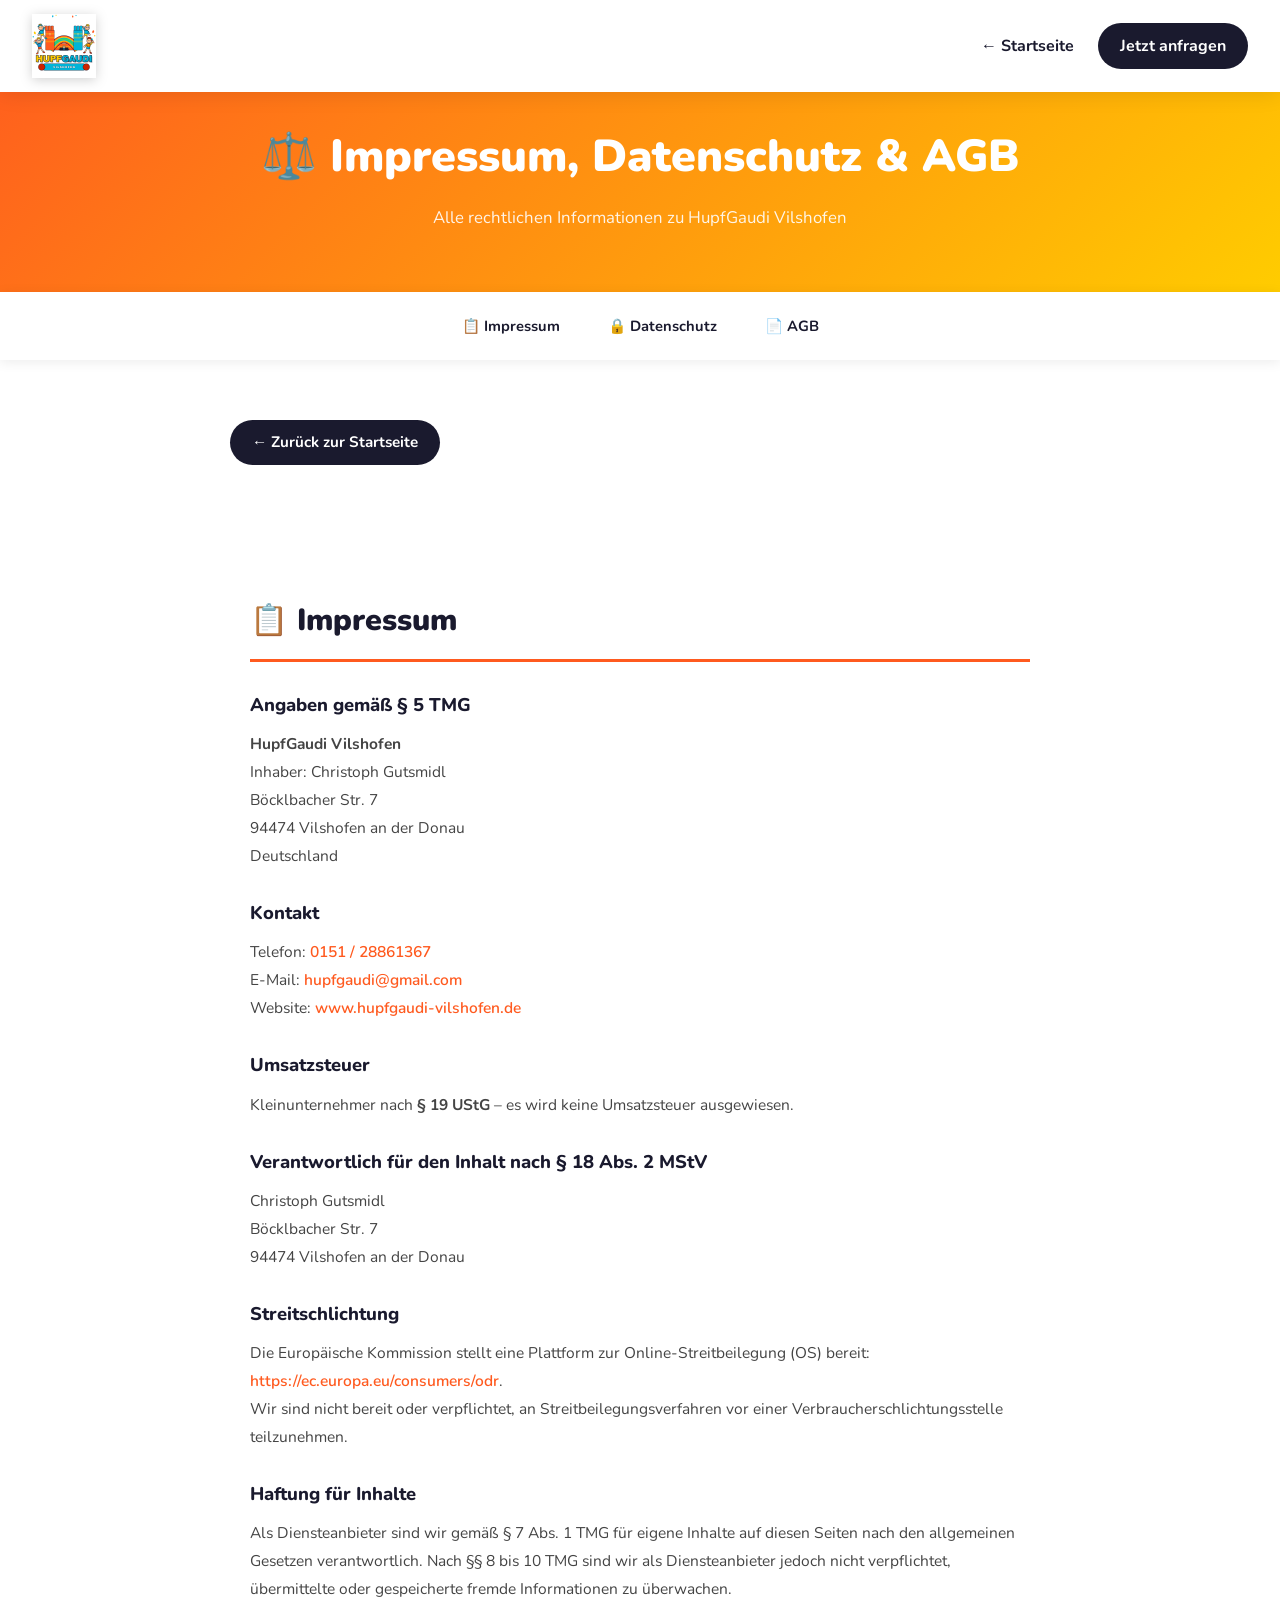
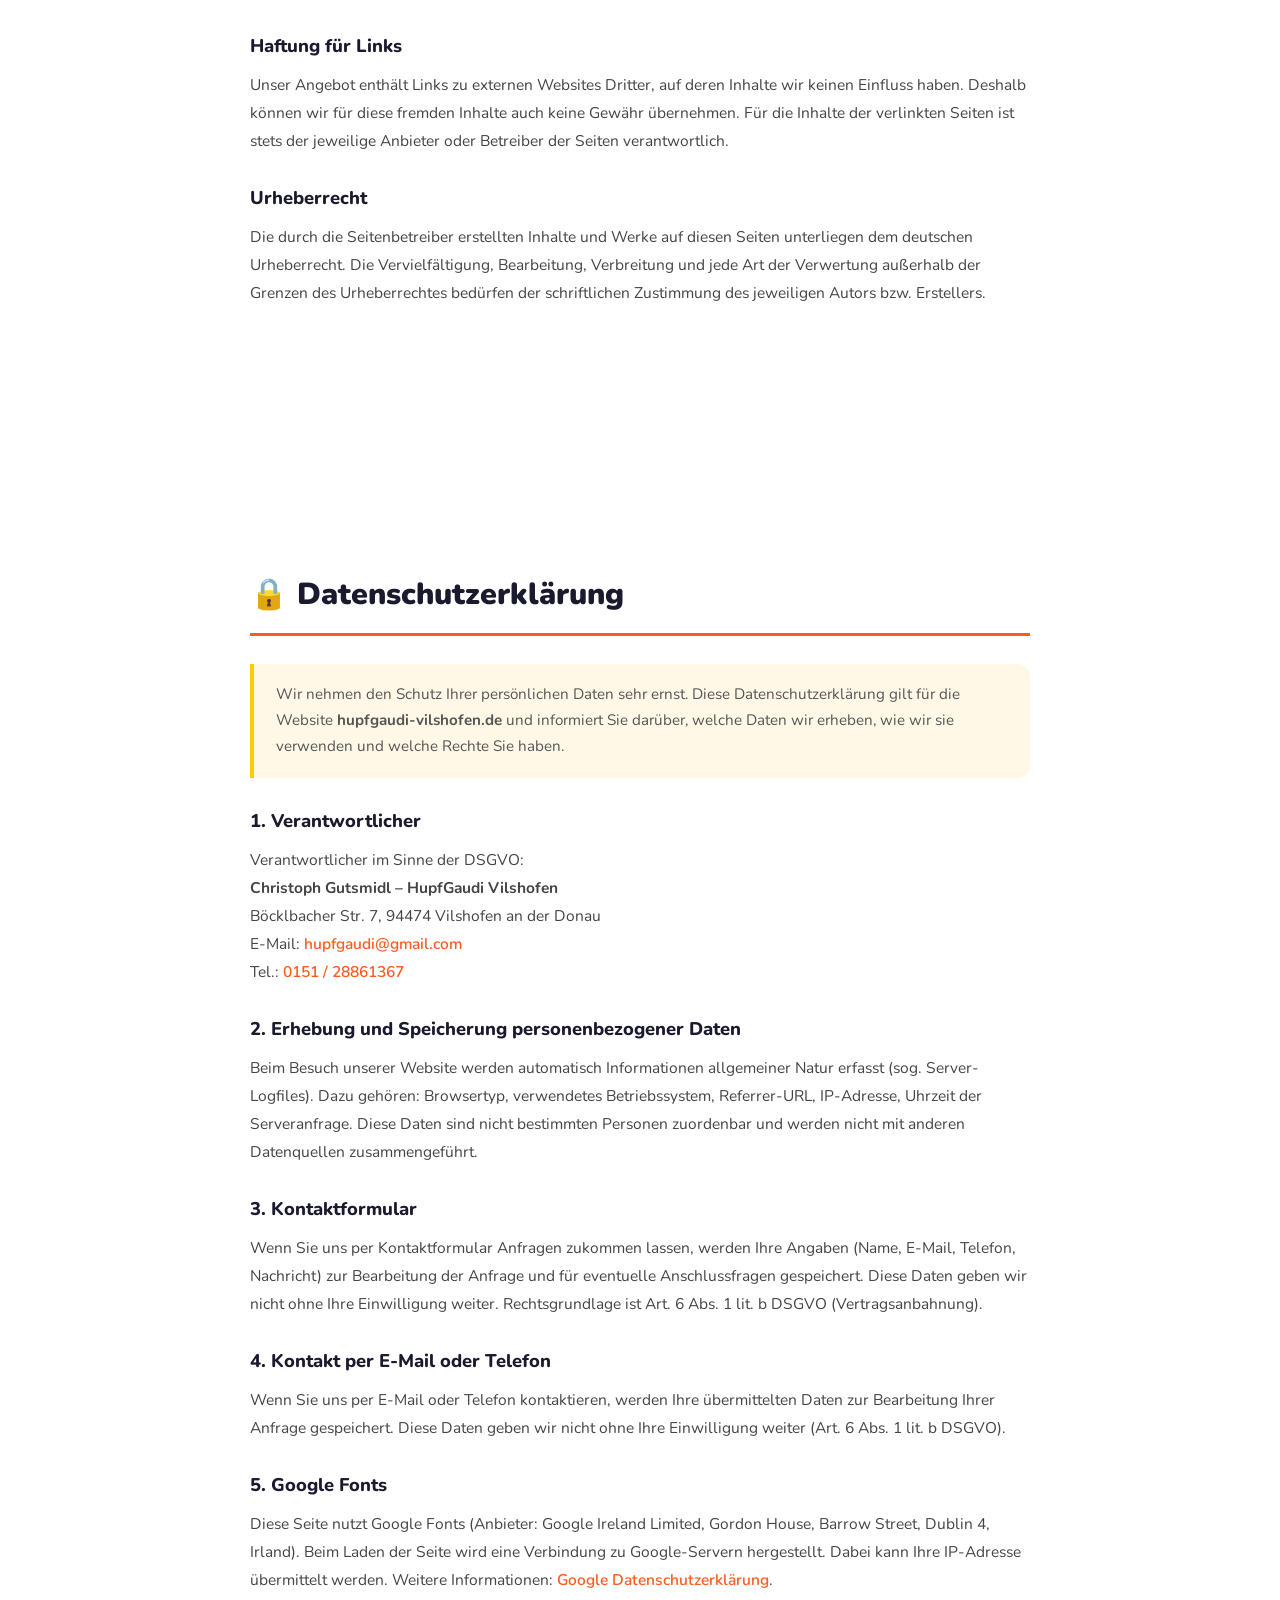
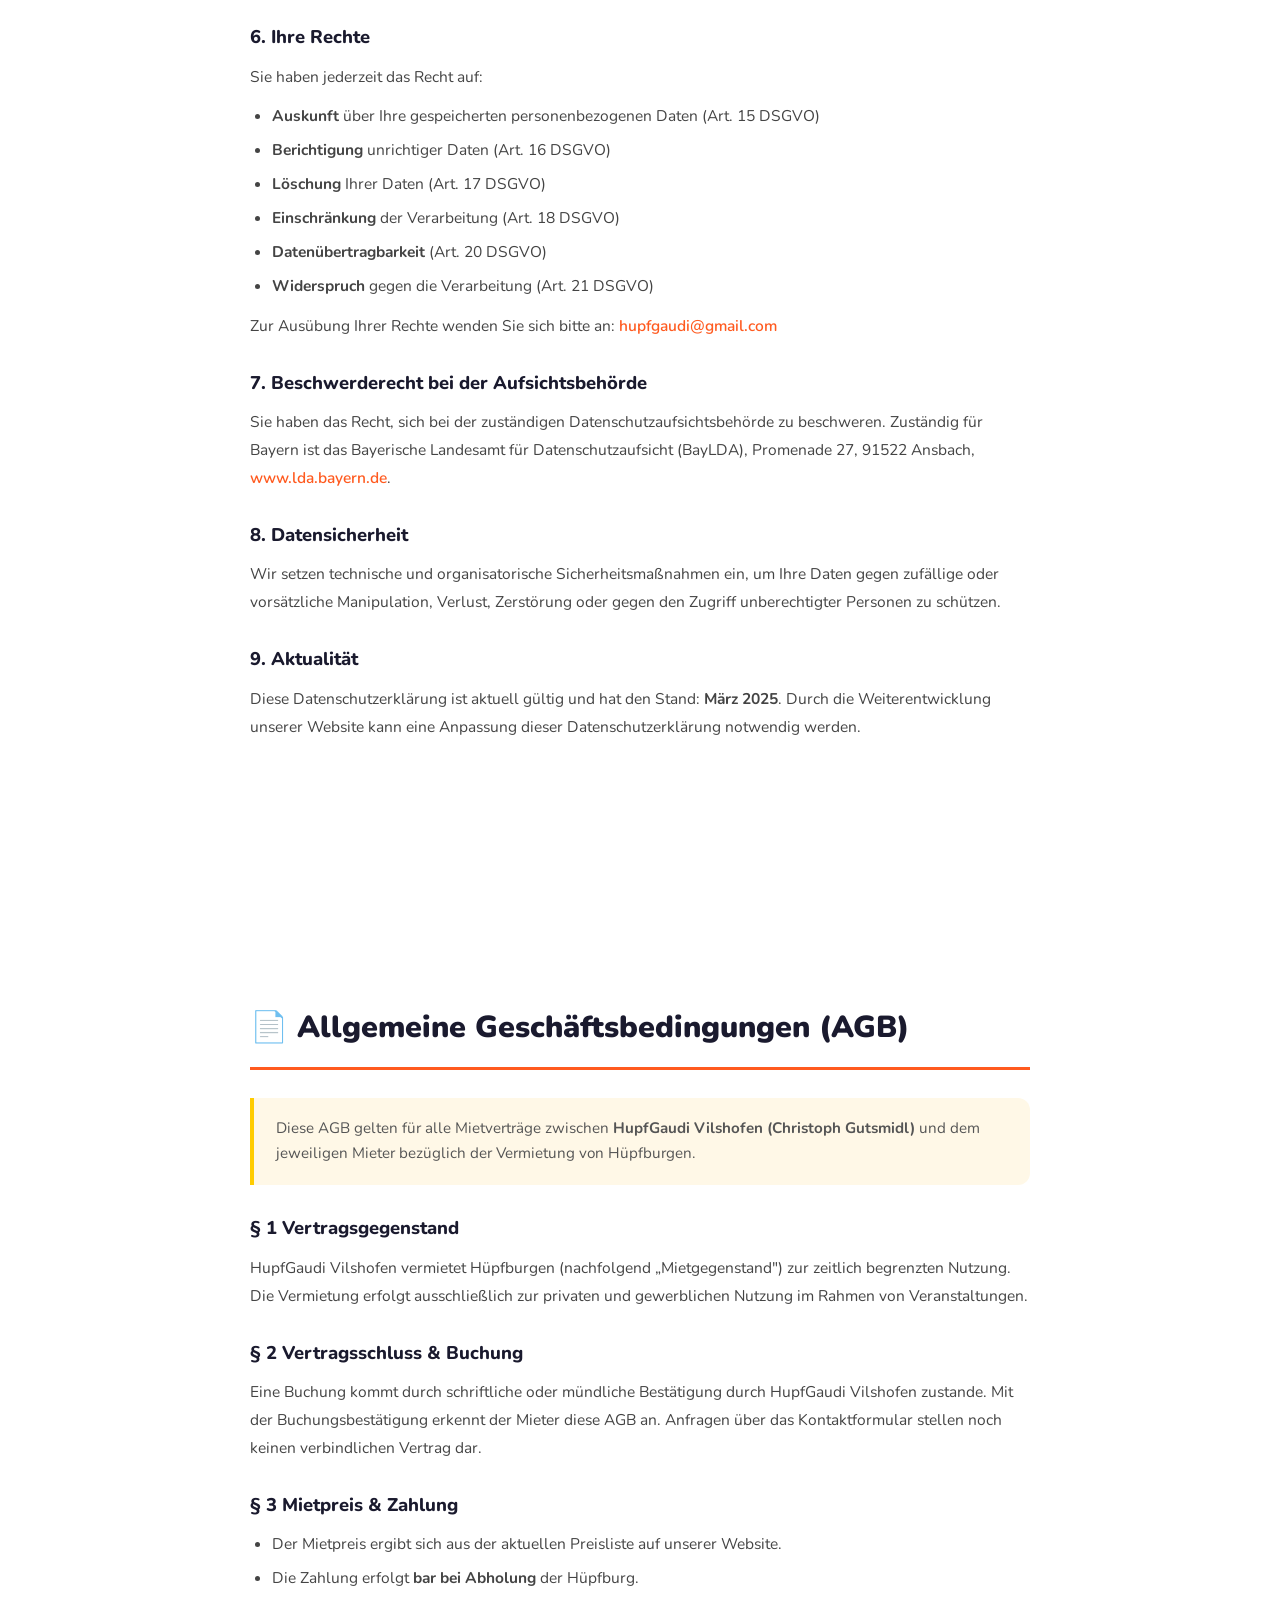
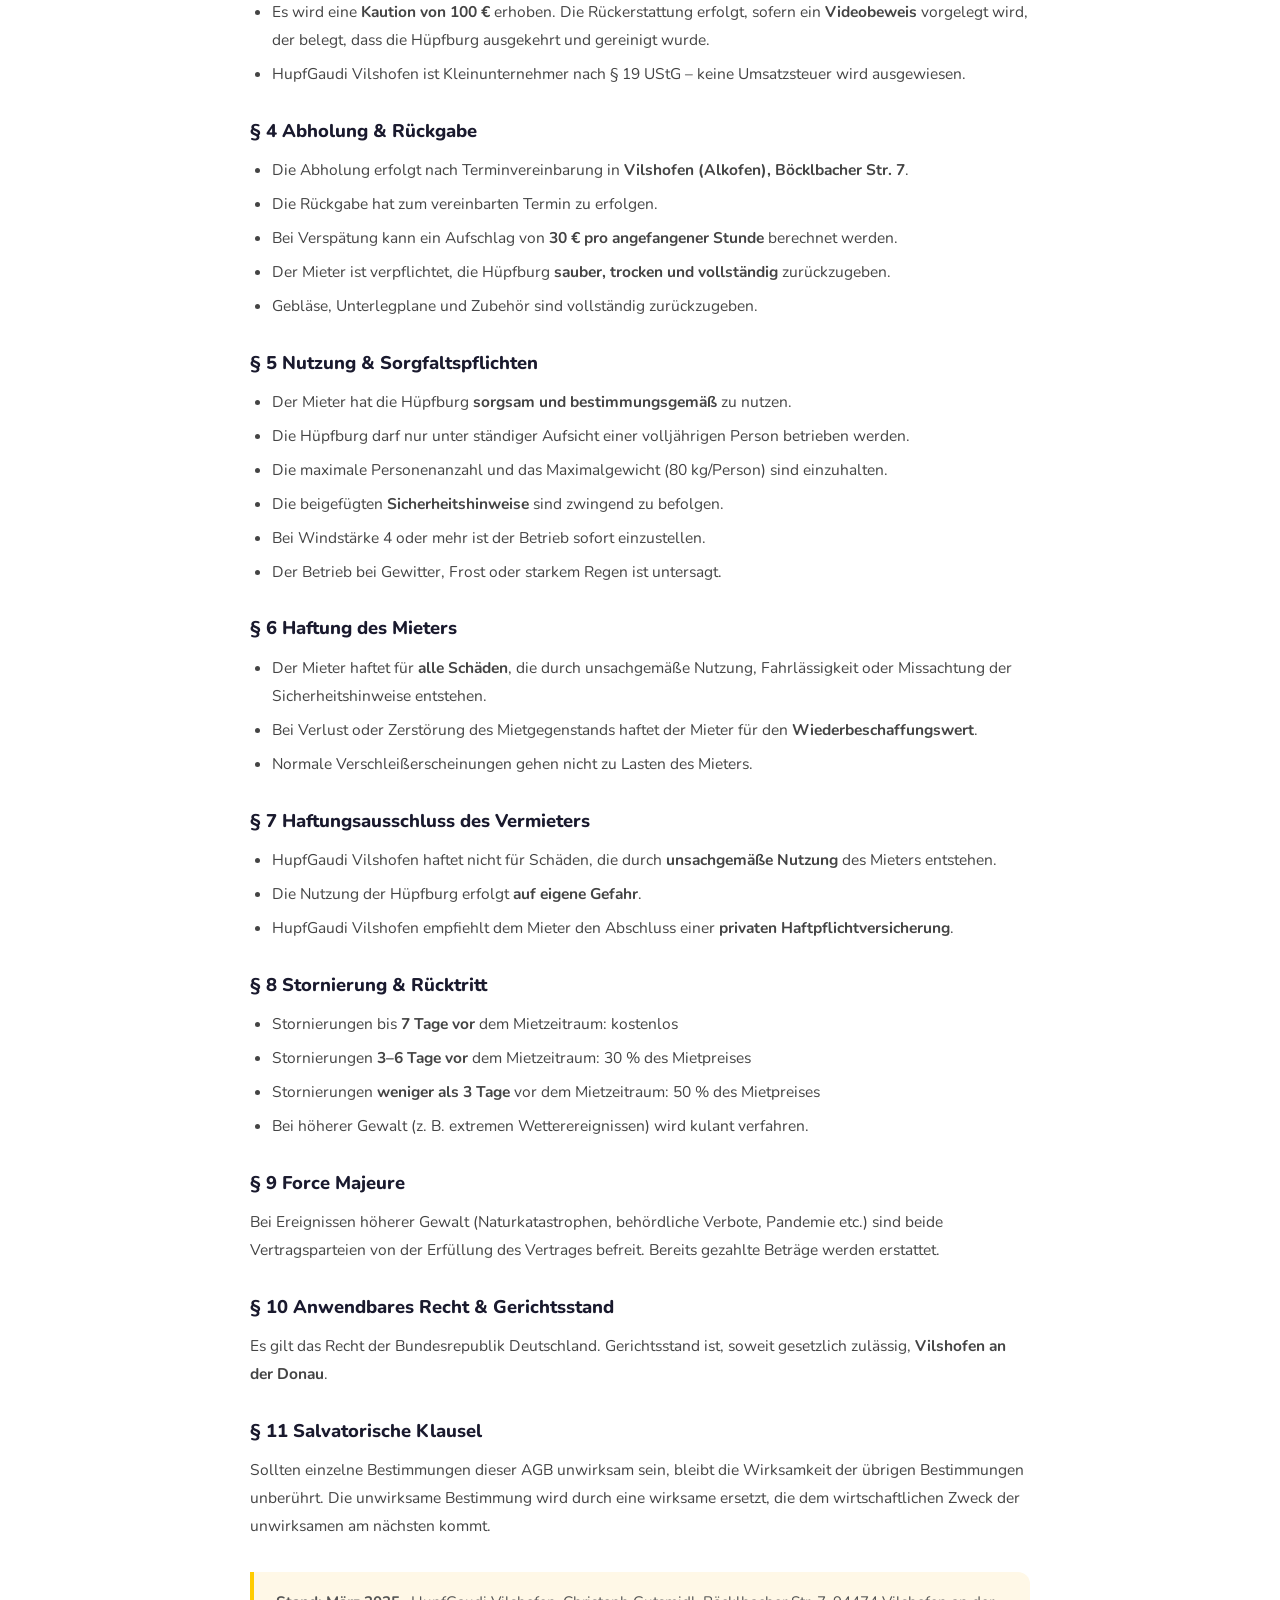
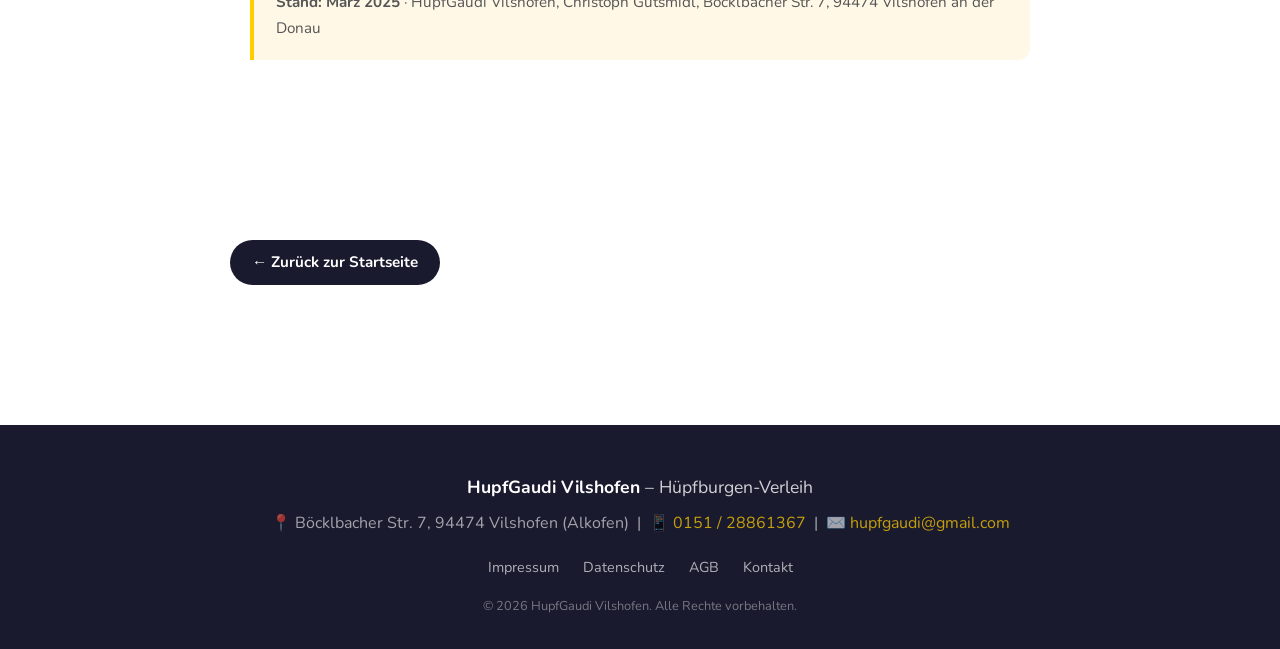
==== impressum.html @ c047b120 "HupfGaudi Vilshofen Homepage - komplette Website - Startseite mit Hero, 8 Hüpfburgen, Preiskarten, A" ====
<!DOCTYPE html>
<html lang="de">
<head>
  <meta charset="UTF-8" />
  <meta name="viewport" content="width=device-width, initial-scale=1.0" />
  <title>Impressum, Datenschutz & AGB | HupfGaudi Vilshofen</title>
  <meta name="robots" content="noindex, nofollow" />
  <link rel="preconnect" href="https://fonts.googleapis.com" />
  <link rel="preconnect" href="https://fonts.gstatic.com" crossorigin />
  <link rel="stylesheet" href="https://fonts.googleapis.com/css2?family=Nunito:wght@400;600;700;800;900&display=swap" />
  <link rel="stylesheet" href="style.css" />
  <style>
    .legal-hero {
      background: linear-gradient(135deg, #ff5a1f, #ffcc00);
      padding: 120px 20px 60px;
      text-align: center;
      color: white;
    }
    .legal-hero h1 { font-size: clamp(1.8rem, 4vw, 2.8rem); font-weight: 900; margin-bottom: 10px; }
    .legal-hero p  { opacity: .9; font-size: 1.05rem; }

    .legal-nav {
      background: var(--weiss);
      box-shadow: 0 2px 12px rgba(0,0,0,.08);
      position: sticky; top: 0; z-index: 50;
      display: flex; justify-content: center; gap: 8px;
      flex-wrap: wrap; padding: 14px 20px;
    }
    .legal-nav a {
      padding: 8px 20px; border-radius: 50px;
      font-weight: 700; font-size: .92rem;
      color: var(--dark); transition: background .2s, color .2s;
    }
    .legal-nav a:hover, .legal-nav a.active {
      background: var(--primary); color: var(--weiss);
    }

    .legal-wrap { max-width: 860px; margin: 0 auto; padding: 60px 20px 100px; }

    .legal-section {
      margin-bottom: 70px;
      scroll-margin-top: 80px;
    }
    .legal-section h2 {
      font-size: 1.9rem; font-weight: 900; color: var(--dark);
      margin-bottom: 28px; padding-bottom: 14px;
      border-bottom: 3px solid var(--primary);
      display: flex; align-items: center; gap: 12px;
    }
    .legal-section h3 {
      font-size: 1.15rem; font-weight: 800; color: var(--dark);
      margin: 28px 0 10px;
    }
    .legal-section p {
      color: #444; line-height: 1.8; margin-bottom: 12px; font-size: .97rem;
    }
    .legal-section ul, .legal-section ol {
      padding-left: 22px; color: #444; line-height: 1.8;
      margin-bottom: 12px; font-size: .97rem;
    }
    .legal-section li { margin-bottom: 6px; }
    .legal-section a { color: var(--primary); font-weight: 600; }
    .legal-section a:hover { text-decoration: underline; }

    .legal-box {
      background: var(--hell); border-left: 4px solid var(--secondary);
      border-radius: 0 12px 12px 0; padding: 18px 22px;
      margin: 20px 0; color: #555; font-size: .95rem; line-height: 1.7;
    }

    .back-btn {
      display: inline-flex; align-items: center; gap: 8px;
      margin-bottom: 40px; padding: 10px 22px;
      background: var(--dark); color: var(--weiss);
      border-radius: 50px; font-weight: 700; font-size: .95rem;
      transition: background .2s;
    }
    .back-btn:hover { background: #2d2d4e; color: var(--weiss); }
  </style>
</head>
<body>

  <!-- Header -->
  <header id="header" role="banner" class="scrolled">
    <a href="index.html" class="logo-wrap" aria-label="HupfGaudi Vilshofen – Startseite">
      <img src="img/logo.png" alt="HupfGaudi Logo" class="header-logo" />
    </a>
    <nav role="navigation" aria-label="Hauptnavigation" style="display:flex;gap:8px;align-items:center">
      <a href="index.html" style="padding:8px 16px;border-radius:50px;font-weight:700;color:var(--dark)">← Startseite</a>
      <a href="index.html#kontakt" class="btn btn-primary" style="padding:10px 22px">Jetzt anfragen</a>
    </nav>
  </header>

  <!-- Hero -->
  <div class="legal-hero">
    <h1>⚖️ Impressum, Datenschutz & AGB</h1>
    <p>Alle rechtlichen Informationen zu HupfGaudi Vilshofen</p>
  </div>

  <!-- Sticky Tab-Navigation -->
  <nav class="legal-nav" aria-label="Seitennavigation">
    <a href="#impressum">📋 Impressum</a>
    <a href="#datenschutz">🔒 Datenschutz</a>
    <a href="#agb">📄 AGB</a>
  </nav>

  <div class="legal-wrap">
    <a href="index.html" class="back-btn">← Zurück zur Startseite</a>

    <!-- ══════════ IMPRESSUM ══════════ -->
    <section class="legal-section" id="impressum">
      <h2>📋 Impressum</h2>

      <h3>Angaben gemäß § 5 TMG</h3>
      <p>
        <strong>HupfGaudi Vilshofen</strong><br />
        Inhaber: Christoph Gutsmidl<br />
        Böcklbacher Str. 7<br />
        94474 Vilshofen an der Donau<br />
        Deutschland
      </p>

      <h3>Kontakt</h3>
      <p>
        Telefon: <a href="tel:+4915128861367">0151 / 28861367</a><br />
        E-Mail: <a href="mailto:hupfgaudi@gmail.com">hupfgaudi@gmail.com</a><br />
        Website: <a href="https://www.hupfgaudi-vilshofen.de" target="_blank" rel="noopener">www.hupfgaudi-vilshofen.de</a>
      </p>

      <h3>Umsatzsteuer</h3>
      <p>
        Kleinunternehmer nach <strong>§ 19 UStG</strong> – es wird keine Umsatzsteuer ausgewiesen.
      </p>

      <h3>Verantwortlich für den Inhalt nach § 18 Abs. 2 MStV</h3>
      <p>
        Christoph Gutsmidl<br />
        Böcklbacher Str. 7<br />
        94474 Vilshofen an der Donau
      </p>

      <h3>Streitschlichtung</h3>
      <p>
        Die Europäische Kommission stellt eine Plattform zur Online-Streitbeilegung (OS) bereit:
        <a href="https://ec.europa.eu/consumers/odr" target="_blank" rel="noopener noreferrer">https://ec.europa.eu/consumers/odr</a>.<br />
        Wir sind nicht bereit oder verpflichtet, an Streitbeilegungsverfahren vor einer Verbraucherschlichtungsstelle teilzunehmen.
      </p>

      <h3>Haftung für Inhalte</h3>
      <p>
        Als Diensteanbieter sind wir gemäß § 7 Abs. 1 TMG für eigene Inhalte auf diesen Seiten nach den allgemeinen Gesetzen verantwortlich. Nach §§ 8 bis 10 TMG sind wir als Diensteanbieter jedoch nicht verpflichtet, übermittelte oder gespeicherte fremde Informationen zu überwachen.
      </p>

      <h3>Haftung für Links</h3>
      <p>
        Unser Angebot enthält Links zu externen Websites Dritter, auf deren Inhalte wir keinen Einfluss haben. Deshalb können wir für diese fremden Inhalte auch keine Gewähr übernehmen. Für die Inhalte der verlinkten Seiten ist stets der jeweilige Anbieter oder Betreiber der Seiten verantwortlich.
      </p>

      <h3>Urheberrecht</h3>
      <p>
        Die durch die Seitenbetreiber erstellten Inhalte und Werke auf diesen Seiten unterliegen dem deutschen Urheberrecht. Die Vervielfältigung, Bearbeitung, Verbreitung und jede Art der Verwertung außerhalb der Grenzen des Urheberrechtes bedürfen der schriftlichen Zustimmung des jeweiligen Autors bzw. Erstellers.
      </p>
    </section>

    <!-- ══════════ DATENSCHUTZ ══════════ -->
    <section class="legal-section" id="datenschutz">
      <h2>🔒 Datenschutzerklärung</h2>

      <div class="legal-box">
        Wir nehmen den Schutz Ihrer persönlichen Daten sehr ernst. Diese Datenschutzerklärung gilt für die Website <strong>hupfgaudi-vilshofen.de</strong> und informiert Sie darüber, welche Daten wir erheben, wie wir sie verwenden und welche Rechte Sie haben.
      </div>

      <h3>1. Verantwortlicher</h3>
      <p>
        Verantwortlicher im Sinne der DSGVO:<br />
        <strong>Christoph Gutsmidl – HupfGaudi Vilshofen</strong><br />
        Böcklbacher Str. 7, 94474 Vilshofen an der Donau<br />
        E-Mail: <a href="mailto:hupfgaudi@gmail.com">hupfgaudi@gmail.com</a><br />
        Tel.: <a href="tel:+4915128861367">0151 / 28861367</a>
      </p>

      <h3>2. Erhebung und Speicherung personenbezogener Daten</h3>
      <p>
        Beim Besuch unserer Website werden automatisch Informationen allgemeiner Natur erfasst (sog. Server-Logfiles). Dazu gehören: Browsertyp, verwendetes Betriebssystem, Referrer-URL, IP-Adresse, Uhrzeit der Serveranfrage. Diese Daten sind nicht bestimmten Personen zuordenbar und werden nicht mit anderen Datenquellen zusammengeführt.
      </p>

      <h3>3. Kontaktformular</h3>
      <p>
        Wenn Sie uns per Kontaktformular Anfragen zukommen lassen, werden Ihre Angaben (Name, E-Mail, Telefon, Nachricht) zur Bearbeitung der Anfrage und für eventuelle Anschlussfragen gespeichert. Diese Daten geben wir nicht ohne Ihre Einwilligung weiter. Rechtsgrundlage ist Art. 6 Abs. 1 lit. b DSGVO (Vertragsanbahnung).
      </p>

      <h3>4. Kontakt per E-Mail oder Telefon</h3>
      <p>
        Wenn Sie uns per E-Mail oder Telefon kontaktieren, werden Ihre übermittelten Daten zur Bearbeitung Ihrer Anfrage gespeichert. Diese Daten geben wir nicht ohne Ihre Einwilligung weiter (Art. 6 Abs. 1 lit. b DSGVO).
      </p>

      <h3>5. Google Fonts</h3>
      <p>
        Diese Seite nutzt Google Fonts (Anbieter: Google Ireland Limited, Gordon House, Barrow Street, Dublin 4, Irland). Beim Laden der Seite wird eine Verbindung zu Google-Servern hergestellt. Dabei kann Ihre IP-Adresse übermittelt werden. Weitere Informationen: <a href="https://policies.google.com/privacy" target="_blank" rel="noopener">Google Datenschutzerklärung</a>.
      </p>

      <h3>6. Ihre Rechte</h3>
      <p>Sie haben jederzeit das Recht auf:</p>
      <ul>
        <li><strong>Auskunft</strong> über Ihre gespeicherten personenbezogenen Daten (Art. 15 DSGVO)</li>
        <li><strong>Berichtigung</strong> unrichtiger Daten (Art. 16 DSGVO)</li>
        <li><strong>Löschung</strong> Ihrer Daten (Art. 17 DSGVO)</li>
        <li><strong>Einschränkung</strong> der Verarbeitung (Art. 18 DSGVO)</li>
        <li><strong>Datenübertragbarkeit</strong> (Art. 20 DSGVO)</li>
        <li><strong>Widerspruch</strong> gegen die Verarbeitung (Art. 21 DSGVO)</li>
      </ul>
      <p>
        Zur Ausübung Ihrer Rechte wenden Sie sich bitte an: <a href="mailto:hupfgaudi@gmail.com">hupfgaudi@gmail.com</a>
      </p>

      <h3>7. Beschwerderecht bei der Aufsichtsbehörde</h3>
      <p>
        Sie haben das Recht, sich bei der zuständigen Datenschutzaufsichtsbehörde zu beschweren. Zuständig für Bayern ist das Bayerische Landesamt für Datenschutzaufsicht (BayLDA), Promenade 27, 91522 Ansbach, <a href="https://www.lda.bayern.de" target="_blank" rel="noopener">www.lda.bayern.de</a>.
      </p>

      <h3>8. Datensicherheit</h3>
      <p>
        Wir setzen technische und organisatorische Sicherheitsmaßnahmen ein, um Ihre Daten gegen zufällige oder vorsätzliche Manipulation, Verlust, Zerstörung oder gegen den Zugriff unberechtigter Personen zu schützen.
      </p>

      <h3>9. Aktualität</h3>
      <p>
        Diese Datenschutzerklärung ist aktuell gültig und hat den Stand: <strong>März 2025</strong>. Durch die Weiterentwicklung unserer Website kann eine Anpassung dieser Datenschutzerklärung notwendig werden.
      </p>
    </section>

    <!-- ══════════ AGB ══════════ -->
    <section class="legal-section" id="agb">
      <h2>📄 Allgemeine Geschäftsbedingungen (AGB)</h2>

      <div class="legal-box">
        Diese AGB gelten für alle Mietverträge zwischen <strong>HupfGaudi Vilshofen (Christoph Gutsmidl)</strong> und dem jeweiligen Mieter bezüglich der Vermietung von Hüpfburgen.
      </div>

      <h3>§ 1 Vertragsgegenstand</h3>
      <p>
        HupfGaudi Vilshofen vermietet Hüpfburgen (nachfolgend „Mietgegenstand") zur zeitlich begrenzten Nutzung. Die Vermietung erfolgt ausschließlich zur privaten und gewerblichen Nutzung im Rahmen von Veranstaltungen.
      </p>

      <h3>§ 2 Vertragsschluss & Buchung</h3>
      <p>
        Eine Buchung kommt durch schriftliche oder mündliche Bestätigung durch HupfGaudi Vilshofen zustande. Mit der Buchungsbestätigung erkennt der Mieter diese AGB an. Anfragen über das Kontaktformular stellen noch keinen verbindlichen Vertrag dar.
      </p>

      <h3>§ 3 Mietpreis & Zahlung</h3>
      <ul>
        <li>Der Mietpreis ergibt sich aus der aktuellen Preisliste auf unserer Website.</li>
        <li>Die Zahlung erfolgt <strong>bar bei Abholung</strong> der Hüpfburg.</li>
        <li>Es wird eine <strong>Kaution von 100 €</strong> erhoben. Die Rückerstattung erfolgt, sofern ein <strong>Videobeweis</strong> vorgelegt wird, der belegt, dass die Hüpfburg ausgekehrt und gereinigt wurde.</li>
        <li>HupfGaudi Vilshofen ist Kleinunternehmer nach § 19 UStG – keine Umsatzsteuer wird ausgewiesen.</li>
      </ul>

      <h3>§ 4 Abholung & Rückgabe</h3>
      <ul>
        <li>Die Abholung erfolgt nach Terminvereinbarung in <strong>Vilshofen (Alkofen), Böcklbacher Str. 7</strong>.</li>
        <li>Die Rückgabe hat zum vereinbarten Termin zu erfolgen.</li>
        <li>Bei Verspätung kann ein Aufschlag von <strong>30 € pro angefangener Stunde</strong> berechnet werden.</li>
        <li>Der Mieter ist verpflichtet, die Hüpfburg <strong>sauber, trocken und vollständig</strong> zurückzugeben.</li>
        <li>Gebläse, Unterlegplane und Zubehör sind vollständig zurückzugeben.</li>
      </ul>

      <h3>§ 5 Nutzung & Sorgfaltspflichten</h3>
      <ul>
        <li>Der Mieter hat die Hüpfburg <strong>sorgsam und bestimmungsgemäß</strong> zu nutzen.</li>
        <li>Die Hüpfburg darf nur unter ständiger Aufsicht einer volljährigen Person betrieben werden.</li>
        <li>Die maximale Personenanzahl und das Maximalgewicht (80 kg/Person) sind einzuhalten.</li>
        <li>Die beigefügten <strong>Sicherheitshinweise</strong> sind zwingend zu befolgen.</li>
        <li>Bei Windstärke 4 oder mehr ist der Betrieb sofort einzustellen.</li>
        <li>Der Betrieb bei Gewitter, Frost oder starkem Regen ist untersagt.</li>
      </ul>

      <h3>§ 6 Haftung des Mieters</h3>
      <ul>
        <li>Der Mieter haftet für <strong>alle Schäden</strong>, die durch unsachgemäße Nutzung, Fahrlässigkeit oder Missachtung der Sicherheitshinweise entstehen.</li>
        <li>Bei Verlust oder Zerstörung des Mietgegenstands haftet der Mieter für den <strong>Wiederbeschaffungswert</strong>.</li>
        <li>Normale Verschleißerscheinungen gehen nicht zu Lasten des Mieters.</li>
      </ul>

      <h3>§ 7 Haftungsausschluss des Vermieters</h3>
      <ul>
        <li>HupfGaudi Vilshofen haftet nicht für Schäden, die durch <strong>unsachgemäße Nutzung</strong> des Mieters entstehen.</li>
        <li>Die Nutzung der Hüpfburg erfolgt <strong>auf eigene Gefahr</strong>.</li>
        <li>HupfGaudi Vilshofen empfiehlt dem Mieter den Abschluss einer <strong>privaten Haftpflichtversicherung</strong>.</li>
      </ul>

      <h3>§ 8 Stornierung & Rücktritt</h3>
      <ul>
        <li>Stornierungen bis <strong>7 Tage vor</strong> dem Mietzeitraum: kostenlos</li>
        <li>Stornierungen <strong>3–6 Tage vor</strong> dem Mietzeitraum: 30 % des Mietpreises</li>
        <li>Stornierungen <strong>weniger als 3 Tage</strong> vor dem Mietzeitraum: 50 % des Mietpreises</li>
        <li>Bei höherer Gewalt (z. B. extremen Wetterereignissen) wird kulant verfahren.</li>
      </ul>

      <h3>§ 9 Force Majeure</h3>
      <p>
        Bei Ereignissen höherer Gewalt (Naturkatastrophen, behördliche Verbote, Pandemie etc.) sind beide Vertragsparteien von der Erfüllung des Vertrages befreit. Bereits gezahlte Beträge werden erstattet.
      </p>

      <h3>§ 10 Anwendbares Recht & Gerichtsstand</h3>
      <p>
        Es gilt das Recht der Bundesrepublik Deutschland. Gerichtsstand ist, soweit gesetzlich zulässig, <strong>Vilshofen an der Donau</strong>.
      </p>

      <h3>§ 11 Salvatorische Klausel</h3>
      <p>
        Sollten einzelne Bestimmungen dieser AGB unwirksam sein, bleibt die Wirksamkeit der übrigen Bestimmungen unberührt. Die unwirksame Bestimmung wird durch eine wirksame ersetzt, die dem wirtschaftlichen Zweck der unwirksamen am nächsten kommt.
      </p>

      <div class="legal-box" style="margin-top:32px">
        <strong>Stand: März 2025</strong> · HupfGaudi Vilshofen, Christoph Gutsmidl, Böcklbacher Str. 7, 94474 Vilshofen an der Donau
      </div>
    </section>

    <a href="index.html" class="back-btn">← Zurück zur Startseite</a>
  </div>

  <!-- Footer -->
  <footer role="contentinfo">
    <p style="font-size:1.1rem"><strong>HupfGaudi Vilshofen</strong> – Hüpfburgen-Verleih</p>
    <p style="margin-top:8px;opacity:.75">
      📍 Böcklbacher Str. 7, 94474 Vilshofen (Alkofen) &nbsp;|&nbsp;
      📱 <a href="tel:+4915128861367" style="color:var(--secondary)">0151 / 28861367</a> &nbsp;|&nbsp;
      ✉️ <a href="mailto:hupfgaudi@gmail.com" style="color:var(--secondary)">hupfgaudi@gmail.com</a>
    </p>
    <div class="footer-links">
      <a href="#impressum">Impressum</a>
      <a href="#datenschutz">Datenschutz</a>
      <a href="#agb">AGB</a>
      <a href="index.html#kontakt">Kontakt</a>
    </div>
    <p style="margin-top:16px;font-size:0.8rem;opacity:.5">© <span id="year"></span> HupfGaudi Vilshofen. Alle Rechte vorbehalten.</p>
  </footer>

  <script>
    document.getElementById('year').textContent = new Date().getFullYear();

    // Aktiven Tab in der Nav highlighten beim Scrollen
    const sections = ['impressum', 'datenschutz', 'agb'];
    const navLinks = document.querySelectorAll('.legal-nav a');
    window.addEventListener('scroll', () => {
      let current = '';
      sections.forEach(id => {
        const el = document.getElementById(id);
        if (el && window.scrollY >= el.offsetTop - 120) current = id;
      });
      navLinks.forEach(a => {
        a.classList.toggle('active', a.getAttribute('href') === '#' + current);
      });
    }, { passive: true });
  </script>
</body>
</html>
---- style.css ----
/* ═══════════════════════════════════════════
   HUPFGAUDI VILSHOFEN – Stylesheet (optimiert)
   ═══════════════════════════════════════════ */

:root {
  --primary:   #ff5a1f;
  --secondary: #ffcc00;
  --accent:    #00b4d8;
  --dark:      #1a1a2e;
  --hell:      #fff8e7;
  --weiss:     #ffffff;
  --grau:      #f4f4f4;
  --text:      #333333;
  --radius:    16px;
  --shadow:    0 8px 32px rgba(0,0,0,.10);
}

*, *::before, *::after { box-sizing: border-box; margin: 0; padding: 0; }

html { scroll-behavior: smooth; }

body {
  font-family: 'Nunito', 'Segoe UI', Arial, sans-serif;
  color: var(--text);
  background: var(--weiss);
  line-height: 1.65;
  overflow-x: hidden;
}

a { color: inherit; text-decoration: none; }

/* ── Accessibility: Skip Link ── */
.skip-link {
  position: absolute; top: -100%; left: 16px;
  background: var(--primary); color: var(--weiss);
  padding: 8px 16px; border-radius: 0 0 8px 8px;
  font-weight: 700; z-index: 9999;
  transition: top .2s;
}
.skip-link:focus { top: 0; }

/* ── Fokus-Stile für Tastatur-Navigation ── */
:focus-visible {
  outline: 3px solid var(--primary);
  outline-offset: 3px;
}

/* ════════════ HEADER ════════════ */
#header {
  position: fixed; top: 0; left: 0; right: 0; z-index: 100;
  display: flex; align-items: center; justify-content: space-between;
  padding: 14px 32px;
  background: transparent;
  transition: background .3s, box-shadow .3s;
}
#header.scrolled {
  background: var(--weiss);
  box-shadow: 0 2px 20px rgba(0,0,0,.10);
}

.logo-wrap { display: flex; align-items: center; }
.header-logo {
  height: 64px;
  width: auto;
  filter: drop-shadow(0 2px 6px rgba(0,0,0,.18));
  transition: transform .2s;
}
.header-logo:hover { transform: scale(1.05); }

#nav { display: flex; align-items: center; gap: 8px; }
#nav a {
  padding: 8px 16px; border-radius: 50px;
  font-weight: 700; font-size: .95rem;
  color: var(--dark); transition: background .2s, color .2s;
}
#nav a:hover { background: var(--hell); color: var(--primary); }
#nav .nav-cta { background: var(--primary); color: var(--weiss); padding: 10px 22px; }
#nav .nav-cta:hover { background: #e04a0f; color: var(--weiss); }

.nav-divider {
  display: inline-block; width: 1px; height: 22px;
  background: rgba(0,0,0,.15); margin: 0 4px;
  vertical-align: middle;
}
#header.scrolled .nav-divider { background: rgba(0,0,0,.2); }

.nav-legal {
  font-size: .85rem !important;
  color: #666 !important;
  padding: 6px 12px !important;
  border: 1.5px solid #ddd;
  border-radius: 50px !important;
}
.nav-legal:hover {
  background: var(--grau) !important;
  color: var(--dark) !important;
  border-color: #bbb;
}

/* Burger */
.burger {
  display: none; flex-direction: column; gap: 5px;
  background: none; border: none; cursor: pointer;
  padding: 6px; min-width: 44px; min-height: 44px;
  justify-content: center; align-items: center;
}
.burger span {
  display: block; width: 26px; height: 3px;
  background: var(--dark); border-radius: 3px; transition: .3s;
}

/* ════════════ HERO ════════════ */
.hero {
  min-height: 100vh;
  background: linear-gradient(135deg, #ff5a1f 0%, #ffcc00 50%, #00b4d8 100%);
  display: flex; align-items: center; justify-content: center;
  text-align: center; position: relative; overflow: hidden;
  padding: 120px 20px 60px;
}

.hero-bubbles { position: absolute; inset: 0; pointer-events: none; }
.bubble {
  position: absolute; border-radius: 50%;
  background: rgba(255,255,255,.15);
  animation: float 6s ease-in-out infinite;
}
.bubble:nth-child(1) { width:180px;height:180px; top:10%; left:5%;  animation-delay:0s; }
.bubble:nth-child(2) { width:120px;height:120px; top:60%; left:80%; animation-delay:1.5s; }
.bubble:nth-child(3) { width:220px;height:220px; top:30%; left:60%; animation-delay:3s; }
.bubble:nth-child(4) { width: 80px;height: 80px; top:75%; left:20%; animation-delay:2s; }
.bubble:nth-child(5) { width:150px;height:150px; top:5%;  left:45%; animation-delay:4s; }

@keyframes float {
  0%,100% { transform: translateY(0) scale(1); }
  50%      { transform: translateY(-20px) scale(1.04); }
}

.hero-content { position: relative; z-index: 1; max-width: 780px; }

.hero-logo {
  width: clamp(200px, 40vw, 360px);
  height: auto;
  margin-bottom: 24px;
  filter: drop-shadow(0 8px 24px rgba(0,0,0,.3));
  animation: logoBounce 3s ease-in-out infinite;
}

@keyframes logoBounce {
  0%,100% { transform: translateY(0); }
  50%      { transform: translateY(-10px); }
}

.hero h1 {
  font-size: clamp(2.2rem, 5vw, 3.8rem);
  font-weight: 900; color: var(--weiss);
  line-height: 1.15; margin-bottom: 20px;
  text-shadow: 0 3px 12px rgba(0,0,0,.2);
}
.hero-highlight { color: var(--dark); text-decoration: underline wavy var(--secondary); }

.hero p {
  font-size: 1.2rem; color: rgba(255,255,255,.95);
  margin-bottom: 36px; max-width: 580px; margin-left: auto; margin-right: auto;
}

.hero-btns { display: flex; gap: 16px; justify-content: center; flex-wrap: wrap; }

.hero-badges {
  display: flex; gap: 10px; justify-content: center; flex-wrap: wrap;
  margin-top: 28px;
}
.badge {
  background: rgba(255,255,255,.22); color: var(--weiss);
  font-weight: 700; font-size: .88rem;
  padding: 6px 16px; border-radius: 50px;
  border: 1.5px solid rgba(255,255,255,.4);
  backdrop-filter: blur(6px);
}

/* ════════════ BUTTONS ════════════ */
.btn {
  display: inline-block; padding: 14px 32px;
  border-radius: 50px; font-weight: 700; font-size: 1rem;
  cursor: pointer; border: none; transition: transform .2s, box-shadow .2s, background .2s;
  font-family: inherit;
}
.btn:hover { transform: translateY(-2px); box-shadow: 0 8px 24px rgba(0,0,0,.2); }

.btn-primary  { background: var(--dark); color: var(--weiss); }
.btn-primary:hover { background: #2d2d4e; }

.btn-secondary {
  background: rgba(255,255,255,.25); color: var(--weiss);
  border: 2px solid rgba(255,255,255,.7);
  backdrop-filter: blur(6px);
}
.btn-secondary:hover { background: rgba(255,255,255,.4); }

/* ════════════ WELLEN-TRENNER ════════════ */
.wave-divider { line-height: 0; overflow: hidden; }
.wave-divider svg { display: block; }

/* ════════════ SECTIONS ════════════ */
section { padding: 90px 20px; }
.container { max-width: 1100px; margin: 0 auto; }

.section-title {
  font-size: clamp(1.8rem, 3.5vw, 2.6rem);
  font-weight: 900; text-align: center; margin-bottom: 12px; color: var(--dark);
}
.section-subtitle {
  text-align: center; color: #666; font-size: 1.1rem; margin-bottom: 56px;
}

/* ════════════ HÜPFBURGEN-CARDS ════════════ */
.cards-grid {
  display: grid;
  grid-template-columns: repeat(auto-fit, minmax(250px, 1fr));
  gap: 28px;
}

.card {
  background: var(--grau); border-radius: var(--radius);
  padding: 36px 28px; text-align: center;
  box-shadow: var(--shadow); position: relative; overflow: hidden;
  transition: transform .3s, box-shadow .3s;
}
.card::before {
  content: ''; position: absolute; top: 0; left: 0; right: 0; height: 5px;
  background: linear-gradient(90deg, var(--primary), var(--secondary));
}
.card:hover { transform: translateY(-6px); box-shadow: 0 16px 48px rgba(0,0,0,.15); }

.card-img {
  width: 100%; height: 200px;
  object-fit: contain;
  border-radius: 10px;
  margin-bottom: 16px;
  background: #f9f9f9;
  cursor: zoom-in;
  transition: transform .3s, box-shadow .3s;
}
.card-img:hover {
  transform: scale(1.04);
  box-shadow: 0 8px 24px rgba(0,0,0,.15);
}

/* ════════════ LIGHTBOX ════════════ */
.lightbox {
  display: none;
  position: fixed; inset: 0; z-index: 2000;
  background: rgba(0,0,0,.92);
  align-items: center; justify-content: center; flex-direction: column;
  padding: 20px;
  animation: fadeIn .2s ease;
}
.lightbox.active { display: flex; }

@keyframes fadeIn {
  from { opacity: 0; }
  to   { opacity: 1; }
}

.lightbox img {
  max-width: 90vw; max-height: 80vh;
  object-fit: contain;
  border-radius: 12px;
  box-shadow: 0 16px 64px rgba(0,0,0,.6);
  animation: zoomIn .25s ease;
}

@keyframes zoomIn {
  from { transform: scale(.85); opacity: 0; }
  to   { transform: scale(1);   opacity: 1; }
}

.lightbox-close {
  position: absolute; top: 20px; right: 24px;
  background: rgba(255,255,255,.15); border: none;
  color: #fff; font-size: 1.5rem; width: 44px; height: 44px;
  border-radius: 50%; cursor: pointer;
  display: flex; align-items: center; justify-content: center;
  transition: background .2s;
}
.lightbox-close:hover { background: rgba(255,255,255,.3); }

.lightbox-cap {
  color: rgba(255,255,255,.8); margin-top: 16px;
  font-size: 1rem; font-weight: 600; text-align: center;
}
.card h3 { font-size: 1.25rem; font-weight: 800; margin-bottom: 12px; color: var(--dark); }
.card p  { font-size: .95rem; color: #555; margin-bottom: 16px; }

.card-meta {
  list-style: none; margin-bottom: 20px;
  text-align: left; display: inline-block;
}
.card-meta li {
  font-size: .85rem; color: #666; padding: 3px 0;
  font-weight: 600;
}

.card-badge {
  display: inline-block;
  background: linear-gradient(135deg, var(--primary), #ff8c42);
  color: var(--weiss); font-weight: 800; font-size: .9rem;
  padding: 6px 18px; border-radius: 50px;
}

/* ════════════ PREISKARTEN ════════════ */
.price-includes {
  display: flex; flex-wrap: wrap; justify-content: center; gap: 12px;
  margin-bottom: 48px;
}
.price-includes span {
  background: var(--weiss); border: 2px solid #e8e0d0;
  border-radius: 50px; padding: 7px 18px;
  font-size: .88rem; font-weight: 700; color: var(--dark);
}

.price-cards-grid {
  display: grid;
  grid-template-columns: repeat(auto-fit, minmax(260px, 1fr));
  gap: 24px;
}

.price-card {
  background: var(--weiss); border-radius: var(--radius);
  box-shadow: var(--shadow); overflow: hidden;
  display: flex; flex-direction: column;
  transition: transform .3s, box-shadow .3s;
  position: relative;
}
.price-card:hover {
  transform: translateY(-5px);
  box-shadow: 0 16px 48px rgba(0,0,0,.14);
}

.price-card--featured {
  border: 2px solid var(--primary);
}
.price-card-badge-top {
  background: linear-gradient(90deg, var(--primary), #ff8c42);
  color: var(--weiss); text-align: center;
  font-size: .82rem; font-weight: 800; padding: 6px;
  letter-spacing: .5px;
}

.price-card-header {
  padding: 24px 22px 16px;
  border-bottom: 1.5px solid #f0f0f0;
  text-align: center;
}
.price-card-icon { font-size: 2.4rem; display: block; margin-bottom: 8px; }
.price-card-header h3 {
  font-size: 1.05rem; font-weight: 800; color: var(--dark); margin-bottom: 4px;
}
.price-card-meta { font-size: .82rem; color: #888; font-weight: 600; }

.price-card-body { padding: 20px 22px; flex: 1; }

.price-option {
  display: grid;
  grid-template-columns: 1fr auto;
  grid-template-rows: auto auto;
  align-items: center; gap: 2px 12px;
  padding: 12px 0;
}
.price-option--weekend {
  background: linear-gradient(135deg, #fff8e7, #fff3d0);
  border-radius: 10px; padding: 12px 14px; margin: 0 -14px;
}

.price-label {
  font-size: .88rem; font-weight: 700; color: #555;
  grid-column: 1; grid-row: 1;
}
.price-label small { font-size: .78rem; color: #888; font-weight: 600; }

.price-amount {
  font-size: 1.9rem; font-weight: 900; color: var(--primary);
  grid-column: 2; grid-row: 1 / 3;
  line-height: 1;
}
.price-option--weekend .price-amount { color: #d44000; }

.price-sub {
  font-size: .75rem; color: #999; grid-column: 1; grid-row: 2;
}

.price-save {
  display: inline-block; grid-column: 1 / 3; grid-row: 3;
  margin-top: 6px;
  background: #e6f9e6; color: #1a7a44;
  border-radius: 50px; padding: 3px 12px;
  font-size: .78rem; font-weight: 800;
}

.price-divider {
  border: none; border-top: 1.5px dashed #e0d8cc;
  margin: 4px 0;
}

.price-cta {
  display: block; margin: 0 22px 22px;
  background: linear-gradient(135deg, var(--primary), #ff8c42);
  color: var(--weiss); text-align: center;
  border-radius: 50px; padding: 11px;
  font-weight: 800; font-size: .95rem;
  transition: transform .2s, box-shadow .2s;
}
.price-cta:hover {
  transform: translateY(-2px);
  box-shadow: 0 6px 20px rgba(255,90,31,.35);
  color: var(--weiss);
}

/* ════════════ PREISTABELLE (alt, noch für price-hint) ════════════ */
.price-table-wrap { overflow-x: auto; }
.price-table {
  width: 100%; border-collapse: collapse; background: var(--weiss);
  border-radius: var(--radius); overflow: hidden; box-shadow: var(--shadow);
}
.price-table th {
  background: var(--dark); color: var(--weiss);
  padding: 16px 20px; text-align: left; font-size: .95rem; font-weight: 800;
}
.price-table td { padding: 14px 20px; border-bottom: 1px solid #f0f0f0; }
.price-table tr:last-child td { border-bottom: none; }
.price-table tr:nth-child(even) { background: #fafafa; }
.price-table .price { font-weight: 900; color: var(--primary); font-size: 1.1rem; }
.price-secondary { font-weight: 700; color: #00a060; font-size: 1rem; }
.price-hint { text-align: center; color: #888; font-size: .9rem; margin-top: 16px; }

/* ════════════ ABLAUF ════════════ */
.steps { display: flex; flex-wrap: wrap; justify-content: center; }

.step {
  flex: 1 1 220px; max-width: 260px;
  text-align: center; padding: 32px 20px; position: relative;
}
.step:not(:last-child)::after {
  content: '→'; position: absolute; right: -10px; top: 50%;
  transform: translateY(-50%); font-size: 1.8rem; color: var(--secondary);
}

.step-num {
  width: 60px; height: 60px; border-radius: 50%;
  background: linear-gradient(135deg, var(--primary), var(--secondary));
  color: var(--weiss); font-size: 1.5rem; font-weight: 900;
  display: flex; align-items: center; justify-content: center;
  margin: 0 auto 16px; box-shadow: 0 4px 16px rgba(255,90,31,.35);
}
.step h3 { font-size: 1.05rem; font-weight: 800; margin-bottom: 8px; color: var(--dark); }
.step p  { font-size: .9rem; color: #666; }

/* ════════════ WARUM HUPFGAUDI ════════════ */
.usp-grid {
  display: grid;
  grid-template-columns: repeat(auto-fit, minmax(230px, 1fr));
  gap: 32px;
}

.usp-item {
  text-align: center; padding: 36px 24px;
  background: var(--weiss); border-radius: var(--radius);
  box-shadow: var(--shadow); transition: transform .3s;
}
.usp-item:hover { transform: translateY(-4px); }

.usp-icon { font-size: 2.8rem; display: block; margin-bottom: 16px; }
.usp-item h3 { font-size: 1.15rem; font-weight: 800; margin-bottom: 10px; color: var(--dark); }
.usp-item p  { font-size: .92rem; color: #555; }

/* ════════════ BEWERTUNGEN ════════════ */
.reviews-grid {
  display: grid;
  grid-template-columns: repeat(auto-fit, minmax(280px, 1fr));
  gap: 28px;
}

.review-card {
  background: var(--weiss); border-radius: var(--radius);
  padding: 32px; box-shadow: var(--shadow);
  border-left: 5px solid var(--secondary);
  transition: transform .3s;
}
.review-card:hover { transform: translateY(-4px); }

.review-stars { color: #f59e0b; font-size: 1.3rem; margin-bottom: 14px; }
.review-card blockquote {
  color: #444; font-style: italic; margin-bottom: 18px;
  line-height: 1.7; font-size: .97rem;
}
.review-card footer strong { color: var(--dark); font-weight: 800; }
.review-card footer span  { color: #888; font-size: .9rem; }

/* ════════════ FAQ ════════════ */
.faq-container { max-width: 780px; }
.faq-list { border-top: 1.5px solid #e8e0d0; }
.faq-item { border-bottom: 1.5px solid #e8e0d0; }

.faq-item summary {
  font-weight: 800; font-size: 1.05rem; color: var(--dark);
  cursor: pointer; padding: 18px 0;
  list-style: none; display: flex; justify-content: space-between; align-items: center;
  gap: 16px; transition: color .2s;
}
.faq-item summary:hover { color: var(--primary); }
.faq-item summary::after {
  content: '+'; font-size: 1.4rem; color: var(--primary);
  flex-shrink: 0; font-weight: 400; line-height: 1;
}
.faq-item[open] summary::after { content: '−'; }
.faq-item summary::-webkit-details-marker { display: none; }
.faq-item p { padding: 0 32px 18px 0; color: #555; line-height: 1.75; }

/* ════════════ SICHERHEITSHINWEISE ════════════ */
.sicher-grid {
  display: grid;
  grid-template-columns: repeat(auto-fit, minmax(280px, 1fr));
  gap: 28px;
}

.sicher-card {
  background: var(--weiss); border-radius: var(--radius);
  padding: 28px 24px; box-shadow: var(--shadow);
  border-top: 4px solid var(--primary);
  transition: transform .3s;
}
.sicher-card:hover { transform: translateY(-4px); }
.sicher-card--highlight {
  border-top-color: var(--accent);
  background: linear-gradient(135deg, #f0fbff, #e8f7ff);
}

.sicher-icon {
  font-size: 2.2rem; margin-bottom: 12px; display: block;
}

.sicher-card h3 {
  font-size: 1.1rem; font-weight: 800;
  color: var(--dark); margin-bottom: 14px;
}

.sicher-card ul {
  list-style: none; display: flex; flex-direction: column; gap: 8px;
}

.sicher-card ul li {
  font-size: .92rem; color: #444; line-height: 1.55;
  padding-left: 18px; position: relative;
}
.sicher-card ul li::before {
  content: '›'; position: absolute; left: 0;
  color: var(--primary); font-weight: 900;
}
.sicher-card--highlight ul li::before { color: var(--accent); }
.sicher-card ul li a { color: var(--primary); font-weight: 700; }
.sicher-card ul li a:hover { text-decoration: underline; }

.sicher-hinweis {
  display: flex; align-items: flex-start; gap: 14px;
  margin-top: 40px; padding: 20px 24px;
  background: #fff8e7; border-radius: var(--radius);
  border-left: 4px solid var(--secondary);
}
.sicher-hinweis span { font-size: 1.5rem; flex-shrink: 0; }
.sicher-hinweis p { color: #555; font-size: .97rem; line-height: 1.6; }

/* ════════════ KONTAKT ════════════ */
.kontakt-wrap {
  display: grid;
  grid-template-columns: 1fr 1.4fr;
  gap: 48px; align-items: start;
}

.kontakt-info h3 {
  font-size: 1.5rem; font-weight: 800; margin-bottom: 16px; color: var(--dark);
}
.kontakt-info > p { color: #555; margin-bottom: 28px; }

.kontakt-detail {
  display: flex; align-items: center; gap: 14px;
  margin-bottom: 16px; font-size: 1rem;
}
.kontakt-detail .icon { font-size: 1.4rem; flex-shrink: 0; }
.kontakt-detail a { color: var(--primary); font-weight: 700; }
.kontakt-detail a:hover { text-decoration: underline; }

.whatsapp-inline {
  display: inline-flex; align-items: center; gap: 10px;
  margin: 20px 0 0; padding: 12px 22px;
  background: #25d366; color: var(--weiss);
  border-radius: 50px; font-weight: 700; font-size: .97rem;
  transition: transform .2s, box-shadow .2s;
}
.whatsapp-inline:hover {
  transform: translateY(-2px);
  box-shadow: 0 6px 20px rgba(37,211,102,.4);
  color: var(--weiss);
}

.kontakt-box-highlight {
  margin-top: 28px; padding: 20px;
  background: linear-gradient(135deg, var(--primary), var(--secondary));
  border-radius: var(--radius); color: white; text-align: center;
}
.kontakt-box-highlight strong { font-size: 1.1rem; font-weight: 800; display: block; }
.kontakt-box-highlight p { margin-top: 6px; font-size: .9rem; opacity: .95; }

/* Formular */
form {
  background: var(--weiss); padding: 36px;
  border-radius: var(--radius); box-shadow: var(--shadow);
}

.form-row {
  display: grid; grid-template-columns: 1fr 1fr;
  gap: 20px; margin-bottom: 20px;
}

.form-group { display: flex; flex-direction: column; gap: 6px; }
.form-group:not(.form-row .form-group) { margin-bottom: 20px; }

label { font-size: .9rem; font-weight: 700; color: var(--dark); }

input, select, textarea {
  padding: 12px 16px; border: 2px solid #e0e0e0; border-radius: 10px;
  font-size: 1rem; font-family: inherit;
  transition: border-color .2s, box-shadow .2s; width: 100%;
}
input:focus, select:focus, textarea:focus {
  outline: none; border-color: var(--primary);
  box-shadow: 0 0 0 3px rgba(255,90,31,.12);
}
textarea { resize: vertical; min-height: 120px; }

.form-success {
  display: none; margin-top: 16px; padding: 14px 20px;
  background: #e6f9f0; border: 1.5px solid #2dc87a;
  border-radius: 10px; color: #1a7a44; font-weight: 700; text-align: center;
}

/* ════════════ FOOTER ════════════ */
footer {
  background: var(--dark); color: rgba(255,255,255,.8);
  text-align: center; padding: 48px 20px 32px;
}
footer strong { color: var(--weiss); }
.footer-links {
  margin-top: 20px; display: flex; gap: 24px;
  justify-content: center; flex-wrap: wrap;
}
.footer-links a {
  color: rgba(255,255,255,.65); font-size: .9rem; transition: color .2s;
}
.footer-links a:hover { color: var(--secondary); }

/* ════════════ WHATSAPP FAB ════════════ */
.whatsapp-fab {
  position: fixed; bottom: 88px; right: 24px; z-index: 999;
  width: 60px; height: 60px; border-radius: 50%;
  background: #25d366; color: var(--weiss);
  display: flex; align-items: center; justify-content: center;
  box-shadow: 0 4px 20px rgba(37,211,102,.45);
  transition: transform .2s, box-shadow .2s;
}
.whatsapp-fab:hover {
  transform: scale(1.1);
  box-shadow: 0 8px 28px rgba(37,211,102,.55);
  color: var(--weiss);
}

/* ════════════ BACK TO TOP ════════════ */
.back-to-top {
  position: fixed; bottom: 24px; right: 24px; z-index: 998;
  width: 52px; height: 52px; border-radius: 50%;
  background: var(--dark); color: var(--weiss);
  border: none; font-size: 1.3rem; font-weight: 700;
  cursor: pointer; font-family: inherit;
  box-shadow: var(--shadow); opacity: 0; pointer-events: none;
  transition: opacity .3s, transform .2s;
}
.back-to-top.visible { opacity: 1; pointer-events: auto; }
.back-to-top:hover { transform: translateY(-3px); }

/* ════════════ RESPONSIVE ════════════ */
@media (max-width: 768px) {
  #header { padding: 12px 20px; }

  #nav {
    display: none; flex-direction: column;
    position: absolute; top: 72px; left: 0; right: 0;
    background: var(--weiss); padding: 16px;
    box-shadow: 0 8px 24px rgba(0,0,0,.1); gap: 4px;
  }
  #nav.open { display: flex; }
  #nav a { border-radius: 10px; }
  .burger { display: flex; }
  .burger span { background: var(--weiss); }
  #header.scrolled .burger span { background: var(--dark); }

  .kontakt-wrap { grid-template-columns: 1fr; }
  .form-row { grid-template-columns: 1fr; }
  .step::after { display: none; }
  form { padding: 24px 20px; }
  .price-table th, .price-table td { padding: 8px 10px; font-size: .82rem; }
  .whatsapp-fab { bottom: 84px; }
}

/* ════════════ REDUCED MOTION ════════════ */
@media (prefers-reduced-motion: reduce) {
  *, *::before, *::after {
    animation-duration: 0.01ms !important;
    animation-iteration-count: 1 !important;
    transition-duration: 0.01ms !important;
  }
  html { scroll-behavior: auto; }
}
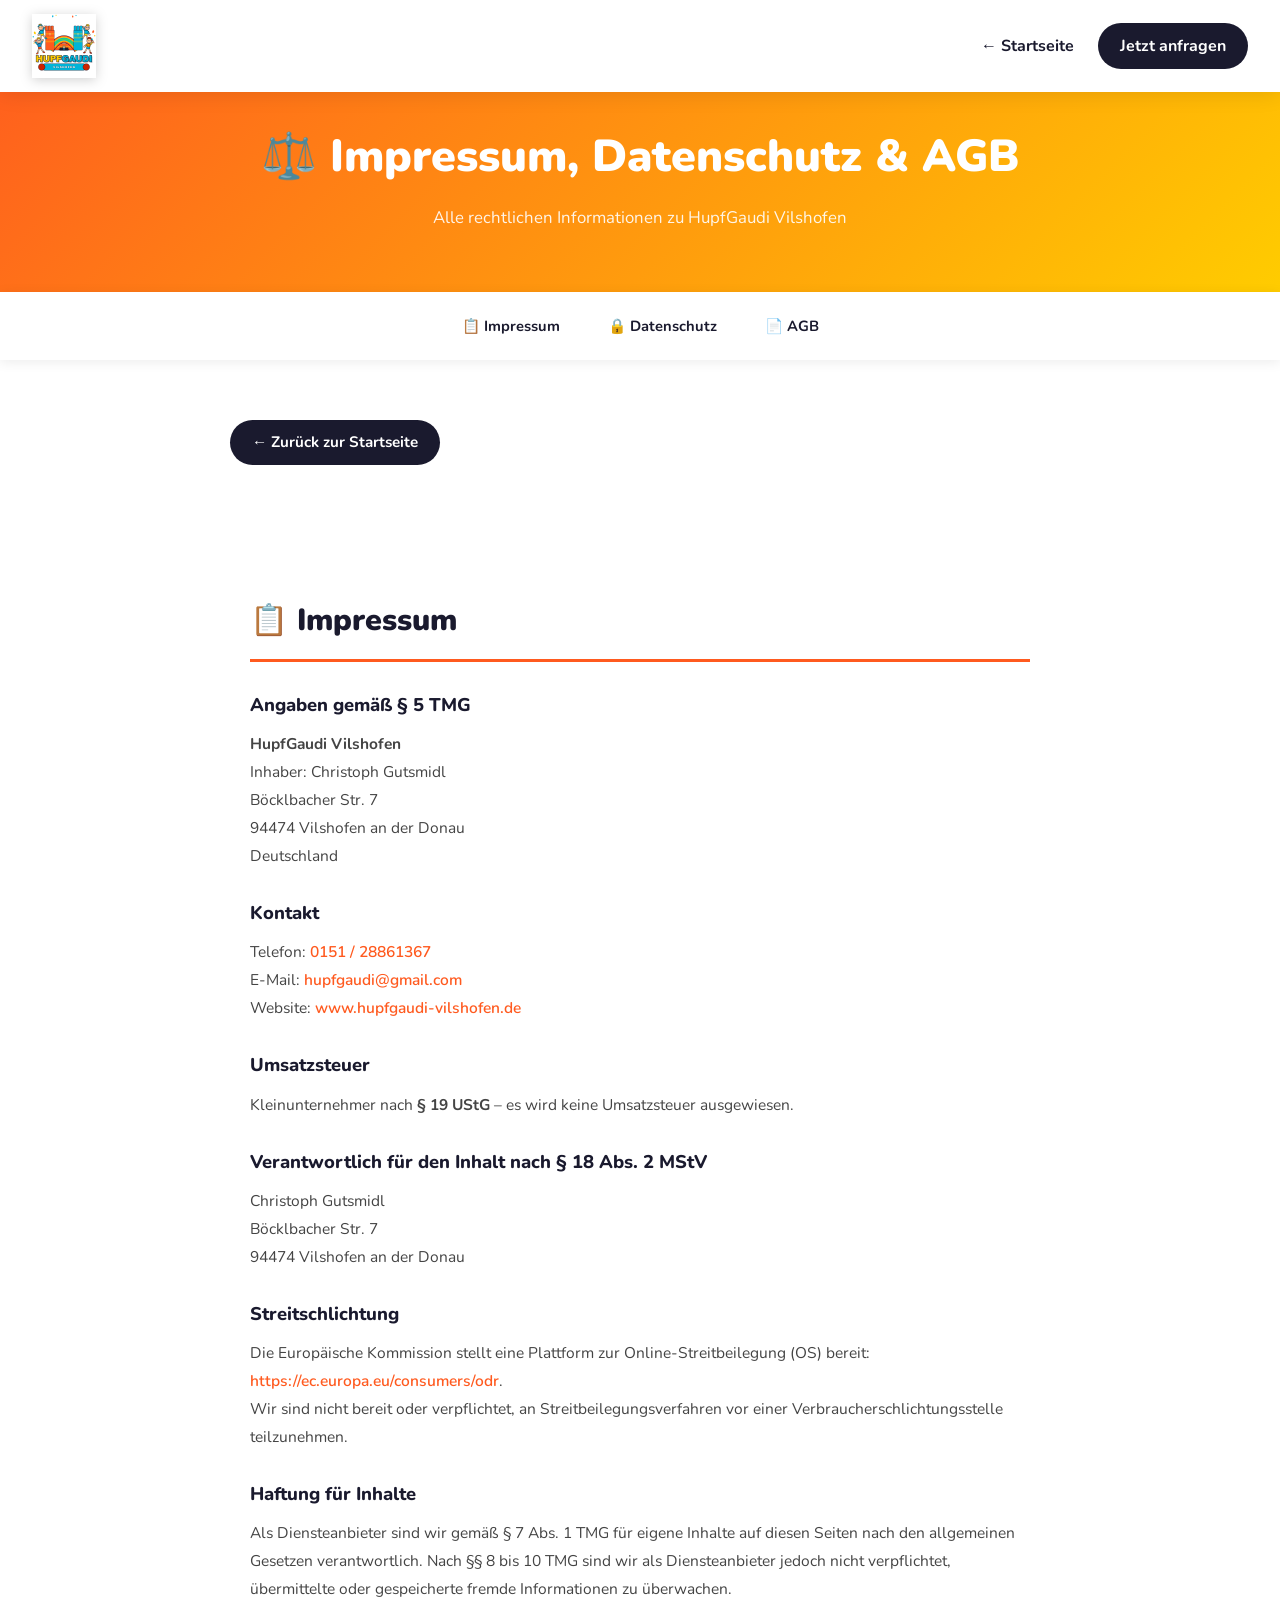
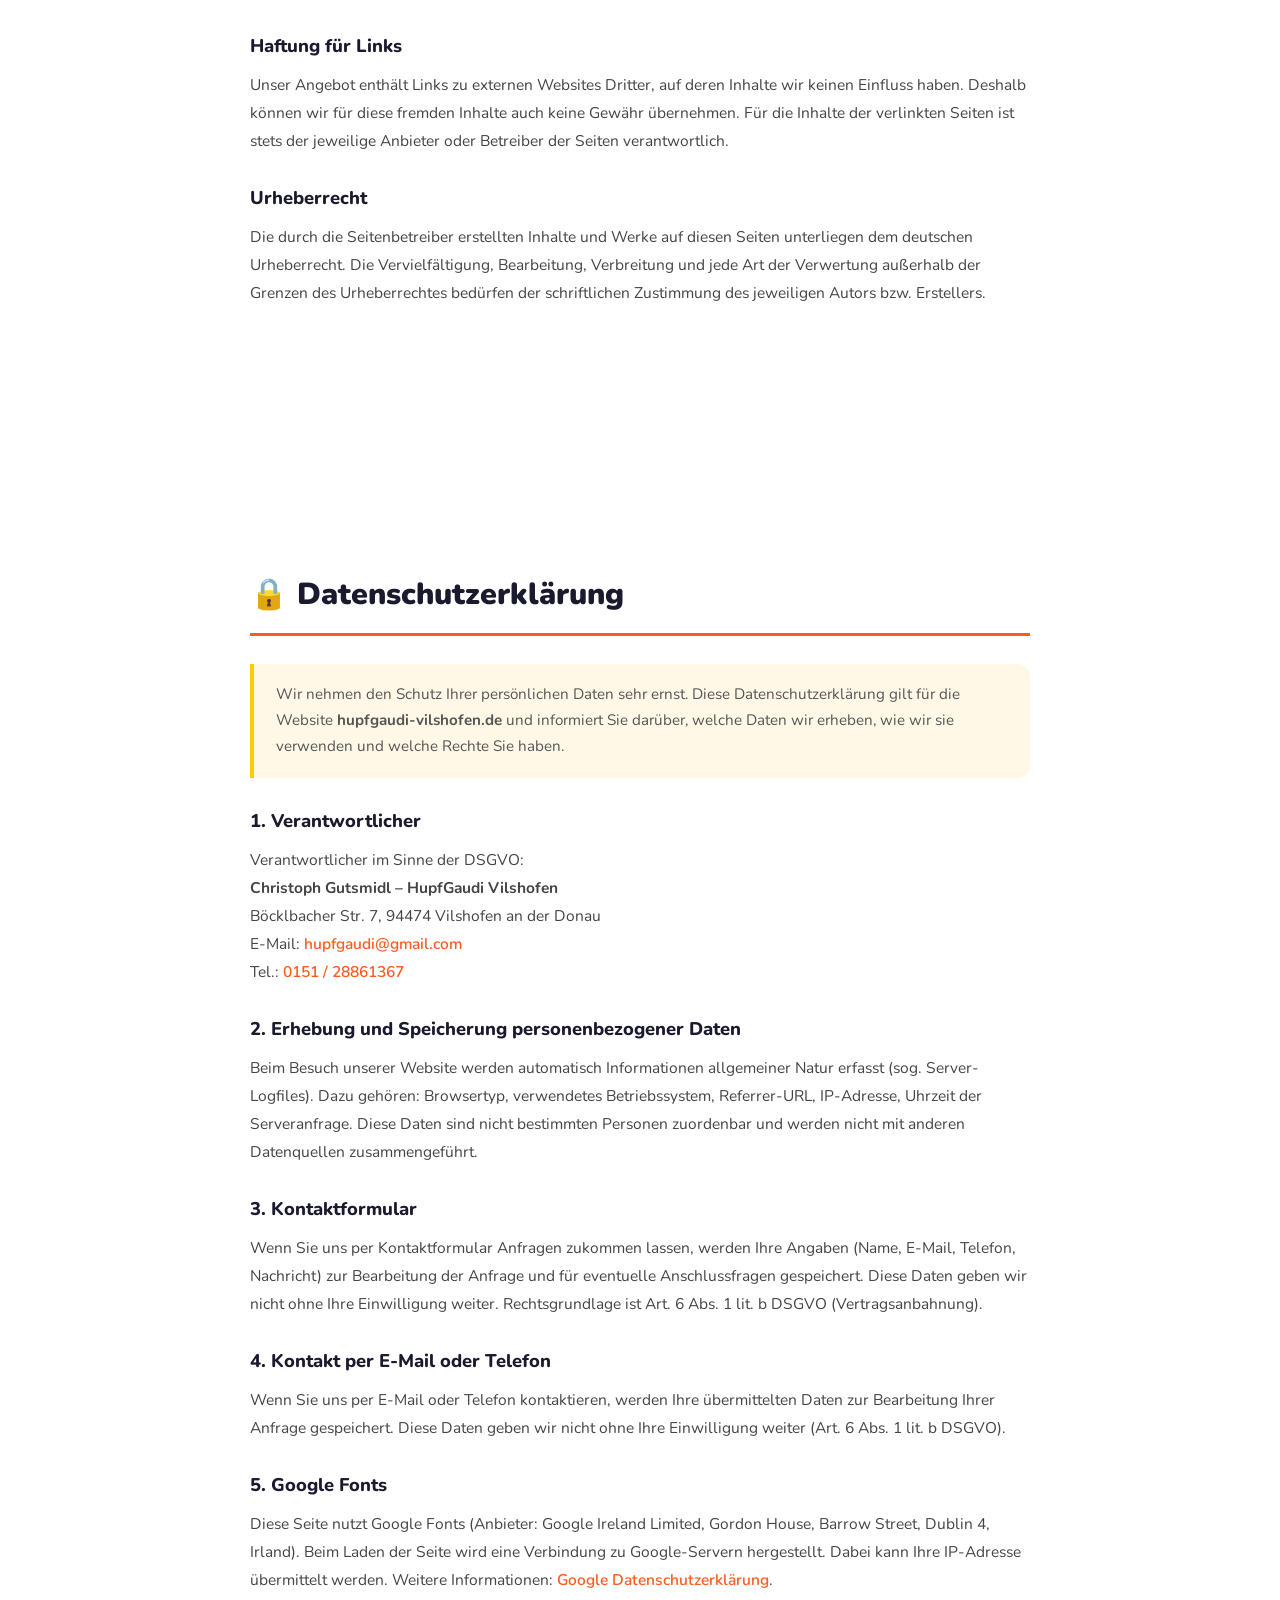
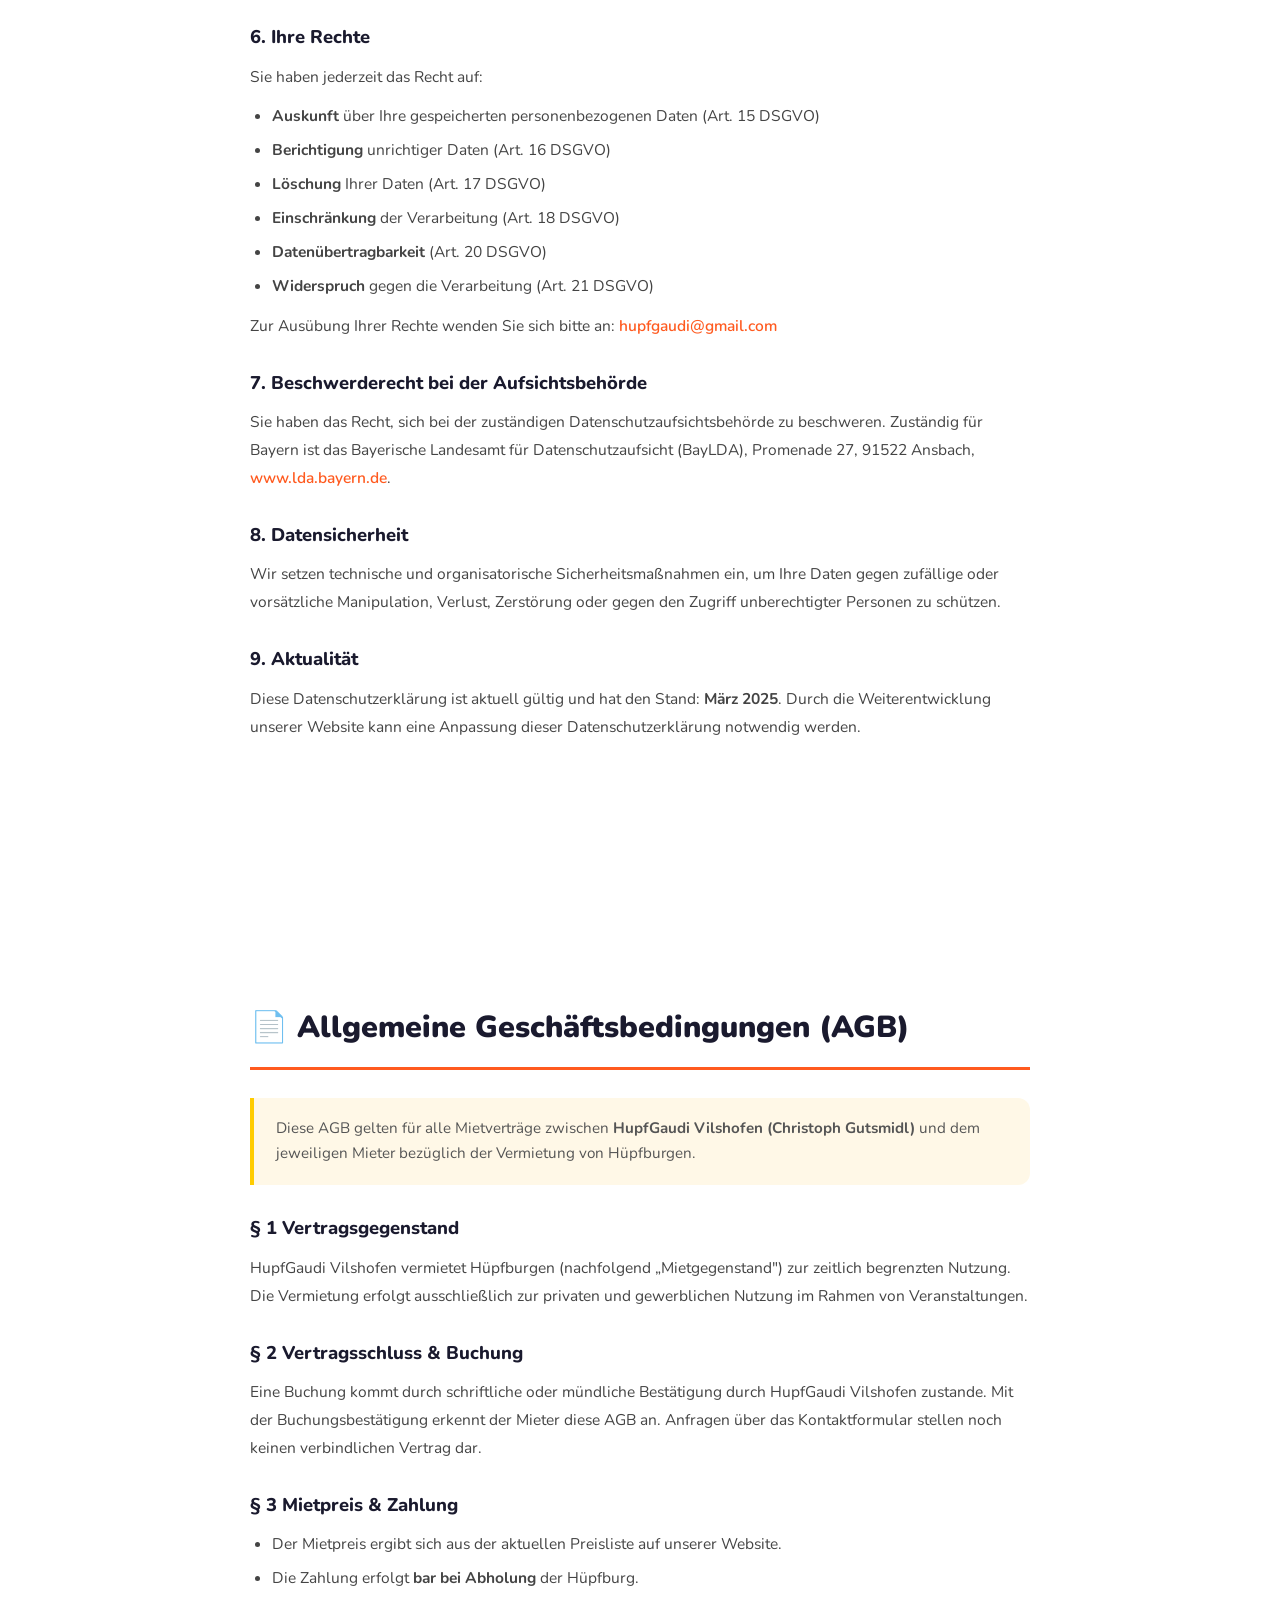
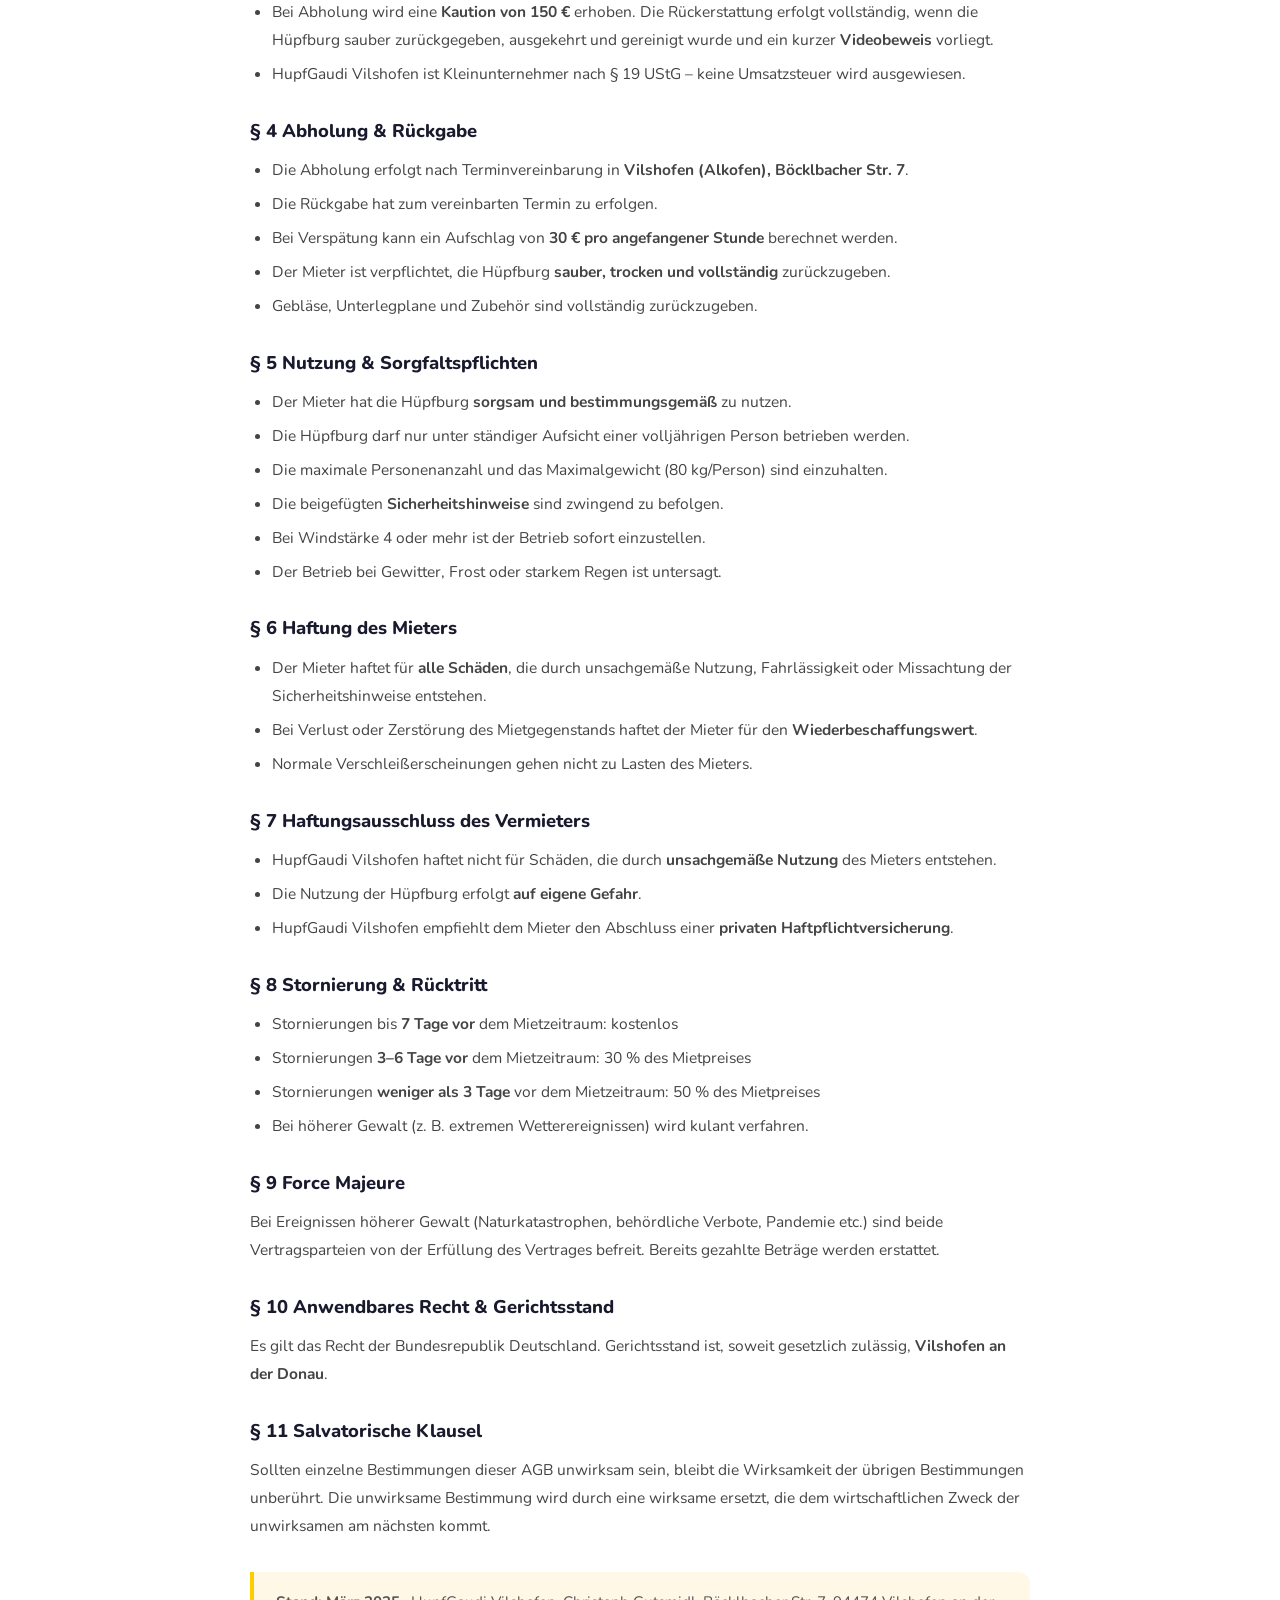
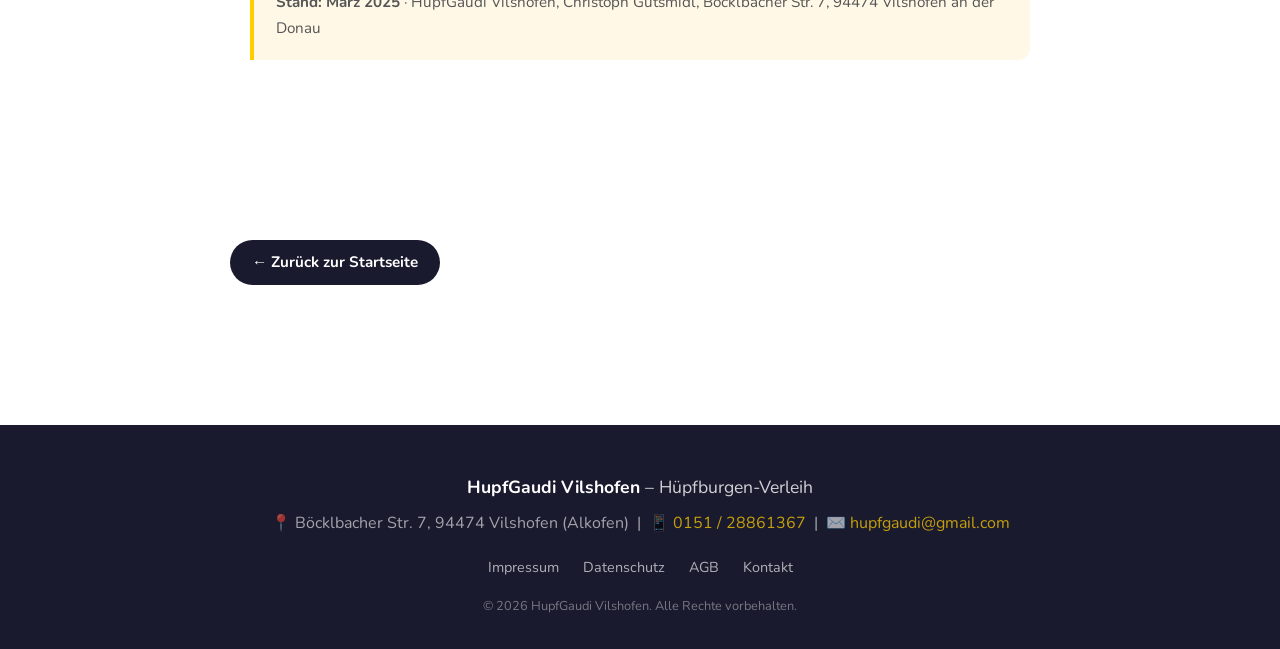
==== commit 16ebb149: "Alle Optimierungen: Preise +10€, Lieferservice, Kaution 150€, Konfetti, Lightbox - Tagespreise um 10" ====
--- a/impressum.html
+++ b/impressum.html
@@ -251,7 +251,7 @@
       <ul>
         <li>Der Mietpreis ergibt sich aus der aktuellen Preisliste auf unserer Website.</li>
         <li>Die Zahlung erfolgt <strong>bar bei Abholung</strong> der Hüpfburg.</li>
-        <li>Es wird eine <strong>Kaution von 100 €</strong> erhoben. Die Rückerstattung erfolgt, sofern ein <strong>Videobeweis</strong> vorgelegt wird, der belegt, dass die Hüpfburg ausgekehrt und gereinigt wurde.</li>
+        <li>Bei Abholung wird eine <strong>Kaution von 150 €</strong> erhoben. Die Rückerstattung erfolgt vollständig, wenn die Hüpfburg sauber zurückgegeben, ausgekehrt und gereinigt wurde und ein kurzer <strong>Videobeweis</strong> vorliegt.</li>
         <li>HupfGaudi Vilshofen ist Kleinunternehmer nach § 19 UStG – keine Umsatzsteuer wird ausgewiesen.</li>
       </ul>
 
--- a/style.css
+++ b/style.css
@@ -29,6 +29,13 @@
 
 a { color: inherit; text-decoration: none; }
 
+/* ── Konfetti-Canvas ── */
+#confetti {
+  position: fixed; inset: 0;
+  width: 100%; height: 100%;
+  z-index: 9000; pointer-events: none;
+}
+
 /* ── Accessibility: Skip Link ── */
 .skip-link {
   position: absolute; top: -100%; left: 16px;
@@ -156,7 +163,7 @@
   line-height: 1.15; margin-bottom: 20px;
   text-shadow: 0 3px 12px rgba(0,0,0,.2);
 }
-.hero-highlight { color: var(--dark); text-decoration: underline wavy var(--secondary); }
+.hero-highlight { color: var(--dark); }
 
 .hero p {
   font-size: 1.2rem; color: rgba(255,255,255,.95);
@@ -415,6 +422,61 @@
   color: var(--weiss);
 }
 
+/* ════════════ LIEFERUNG & KAUTION BOXEN ════════════ */
+.extra-info-grid {
+  display: grid;
+  grid-template-columns: repeat(auto-fit, minmax(300px, 1fr));
+  gap: 24px; margin-top: 40px;
+}
+
+.extra-info-box {
+  background: var(--weiss); border-radius: var(--radius);
+  padding: 28px; box-shadow: var(--shadow);
+  border-top: 4px solid var(--primary);
+}
+.extra-info-box--delivery { border-top-color: var(--accent); }
+.extra-info-box--kaution  { border-top-color: var(--secondary); }
+
+.extra-info-icon { font-size: 2.2rem; margin-bottom: 8px; }
+.extra-info-box h3 {
+  font-size: 1.15rem; font-weight: 900; color: var(--dark); margin-bottom: 16px;
+}
+
+.extra-info-row {
+  display: flex; justify-content: space-between; align-items: center;
+  padding: 10px 14px; border-radius: 8px; margin-bottom: 6px;
+  background: #f8f8f8; font-size: .95rem;
+}
+.extra-info-row strong { color: var(--primary); font-weight: 900; font-size: 1.05rem; }
+
+.extra-info-desc {
+  font-size: .88rem; color: #555; line-height: 1.6;
+  margin-top: 14px;
+}
+
+.extra-info-warning {
+  margin-top: 14px; padding: 12px 16px;
+  background: #fff3e0; border-left: 3px solid #ff9800;
+  border-radius: 0 8px 8px 0;
+  font-size: .88rem; color: #7a4a00; line-height: 1.5;
+}
+
+.extra-info-amount {
+  font-size: 2.4rem; font-weight: 900; color: var(--primary);
+  margin-bottom: 10px;
+}
+
+.extra-info-list {
+  list-style: none; margin-top: 8px;
+}
+.extra-info-list li {
+  font-size: .92rem; color: #444; padding: 5px 0 5px 22px;
+  position: relative; line-height: 1.5;
+}
+.extra-info-list li::before {
+  content: '✅'; position: absolute; left: 0; font-size: .8rem;
+}
+
 /* ════════════ PREISTABELLE (alt, noch für price-hint) ════════════ */
 .price-table-wrap { overflow-x: auto; }
 .price-table {
@@ -472,6 +534,45 @@
 .usp-item h3 { font-size: 1.15rem; font-weight: 800; margin-bottom: 10px; color: var(--dark); }
 .usp-item p  { font-size: .92rem; color: #555; }
 
+/* ════════════ FOTOGALERIE ════════════ */
+.photo-strip {
+  background: var(--dark);
+  padding: 60px 0 48px;
+  overflow: hidden;
+  text-align: center;
+}
+
+.photo-strip-inner {
+  display: flex;
+  gap: 16px;
+  padding: 0 20px;
+  overflow-x: auto;
+  scroll-snap-type: x mandatory;
+  -webkit-overflow-scrolling: touch;
+  scrollbar-width: none;
+}
+.photo-strip-inner::-webkit-scrollbar { display: none; }
+
+.photo-strip-inner img {
+  flex: 0 0 auto;
+  width: 280px; height: 200px;
+  object-fit: cover;
+  border-radius: 14px;
+  scroll-snap-align: center;
+  transition: transform .3s, box-shadow .3s;
+  box-shadow: 0 4px 20px rgba(0,0,0,.4);
+}
+.photo-strip-inner img:hover {
+  transform: scale(1.05);
+  box-shadow: 0 8px 32px rgba(0,0,0,.6);
+}
+
+.photo-strip-caption {
+  color: rgba(255,255,255,.7);
+  font-size: .95rem; font-weight: 600;
+  margin-top: 24px;
+}
+
 /* ════════════ BEWERTUNGEN ════════════ */
 .reviews-grid {
   display: grid;
@@ -492,8 +593,19 @@
   color: #444; font-style: italic; margin-bottom: 18px;
   line-height: 1.7; font-size: .97rem;
 }
-.review-card footer strong { color: var(--dark); font-weight: 800; }
-.review-card footer span  { color: #888; font-size: .9rem; }
+.review-card footer {
+  display: flex; align-items: center; gap: 4px;
+  background: transparent;
+  padding: 14px 0 0;
+  border-top: 1.5px solid #f0f0f0;
+  text-align: left;
+}
+.review-card footer strong {
+  color: var(--dark); font-weight: 900; font-size: 1.05rem;
+}
+.review-card footer span {
+  color: #666; font-size: .95rem; font-weight: 600;
+}
 
 /* ════════════ FAQ ════════════ */
 .faq-container { max-width: 780px; }
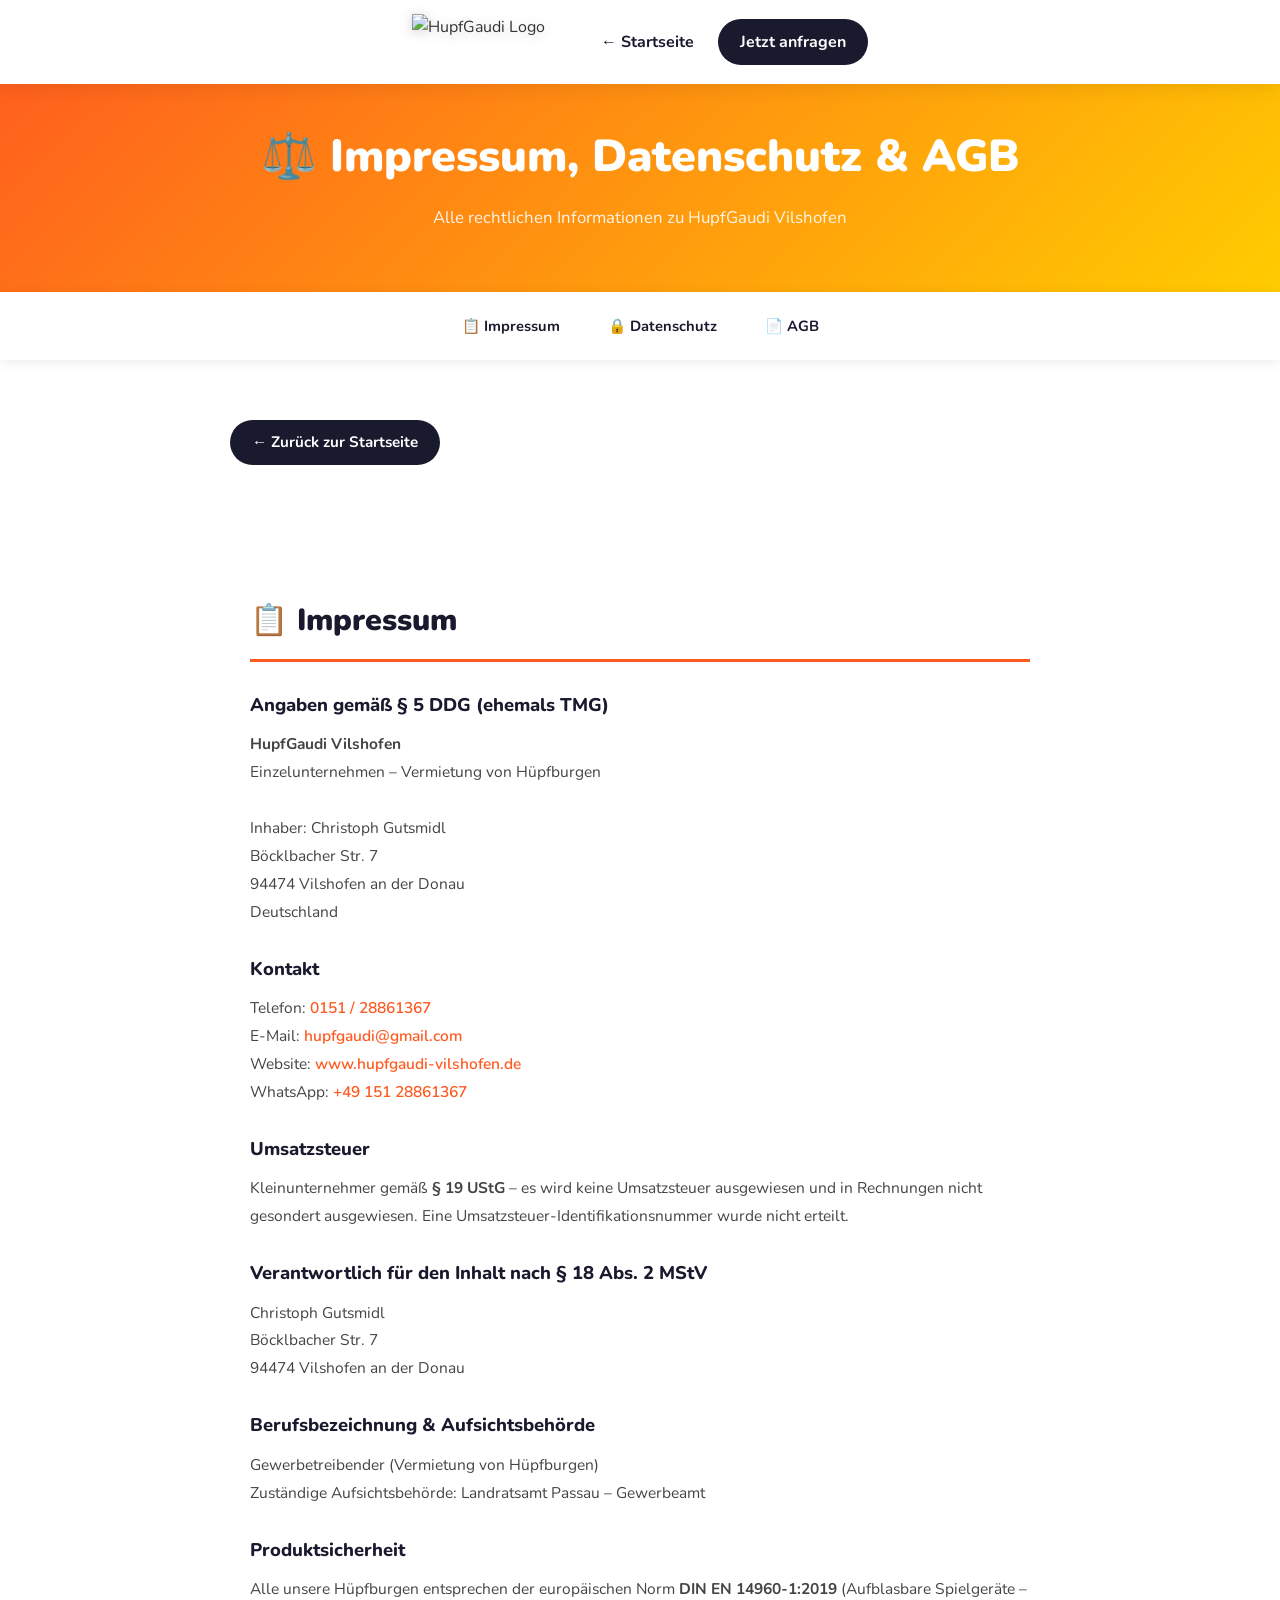
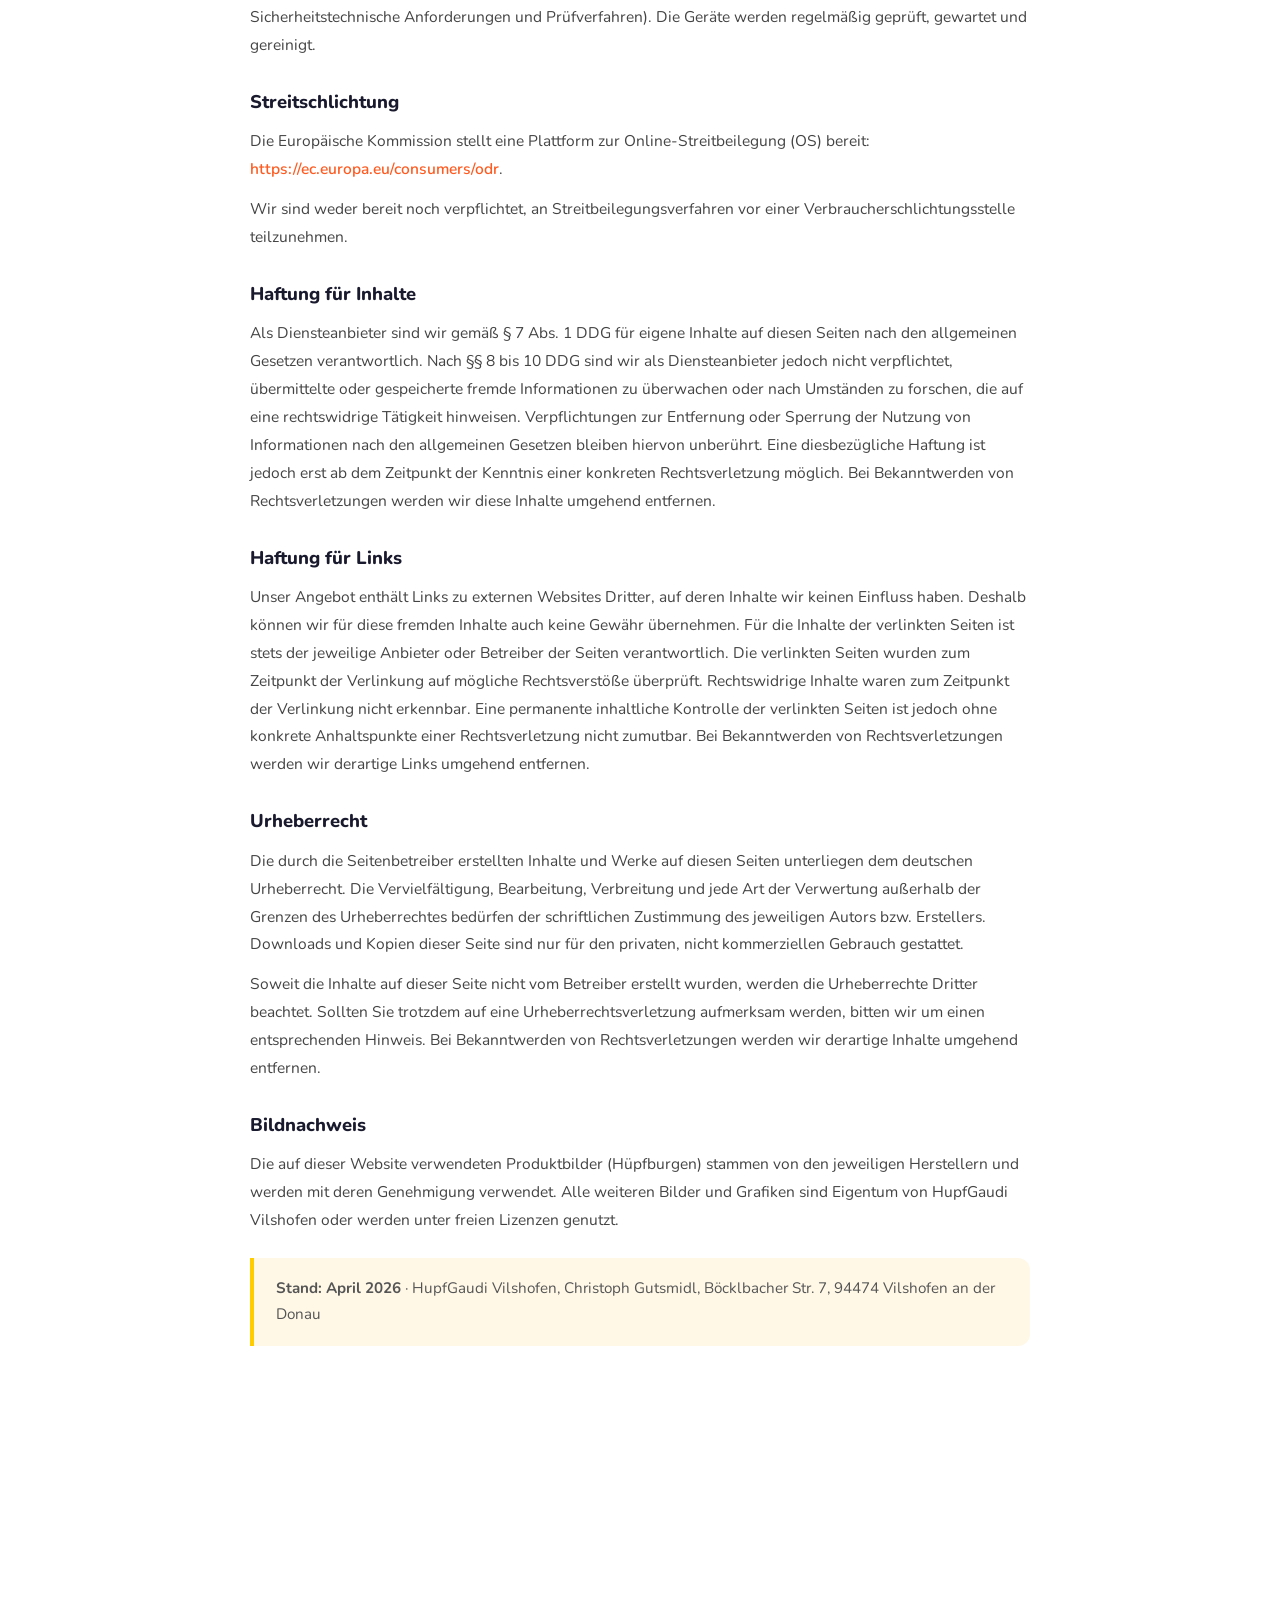
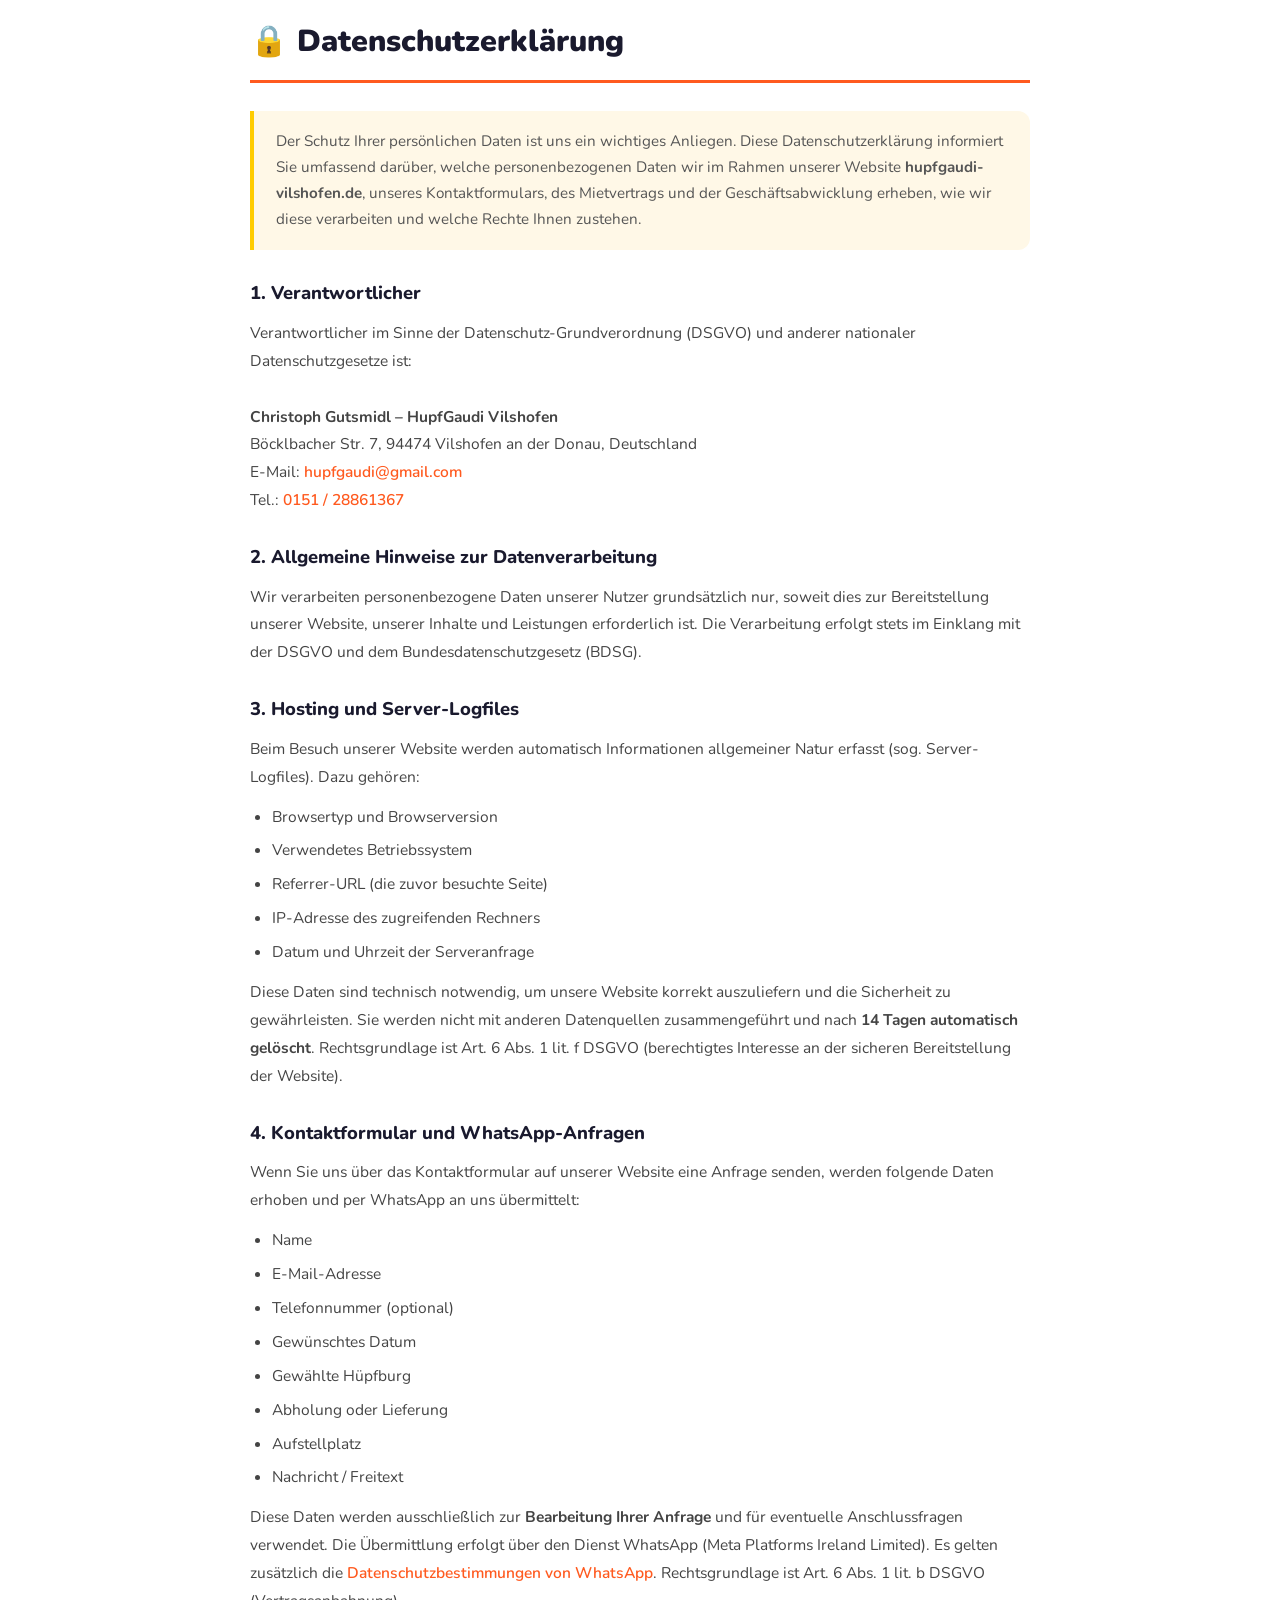
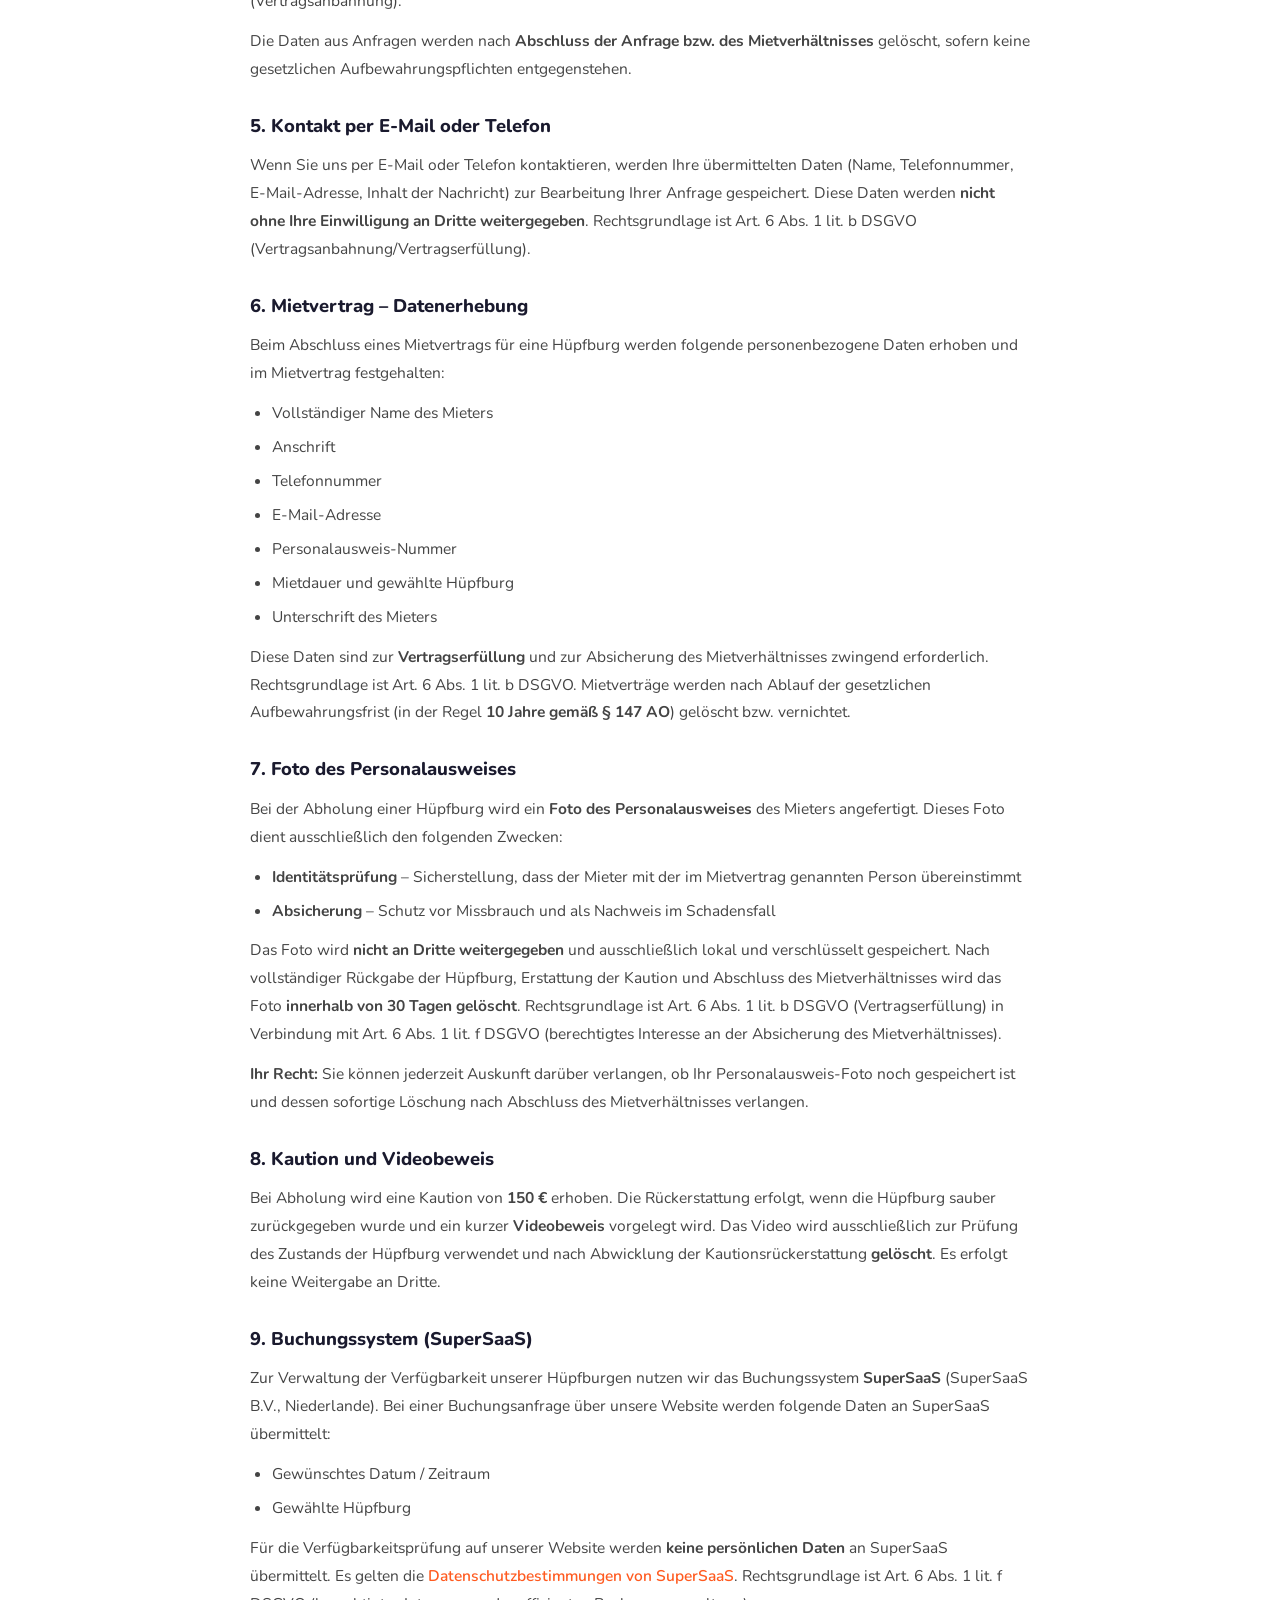
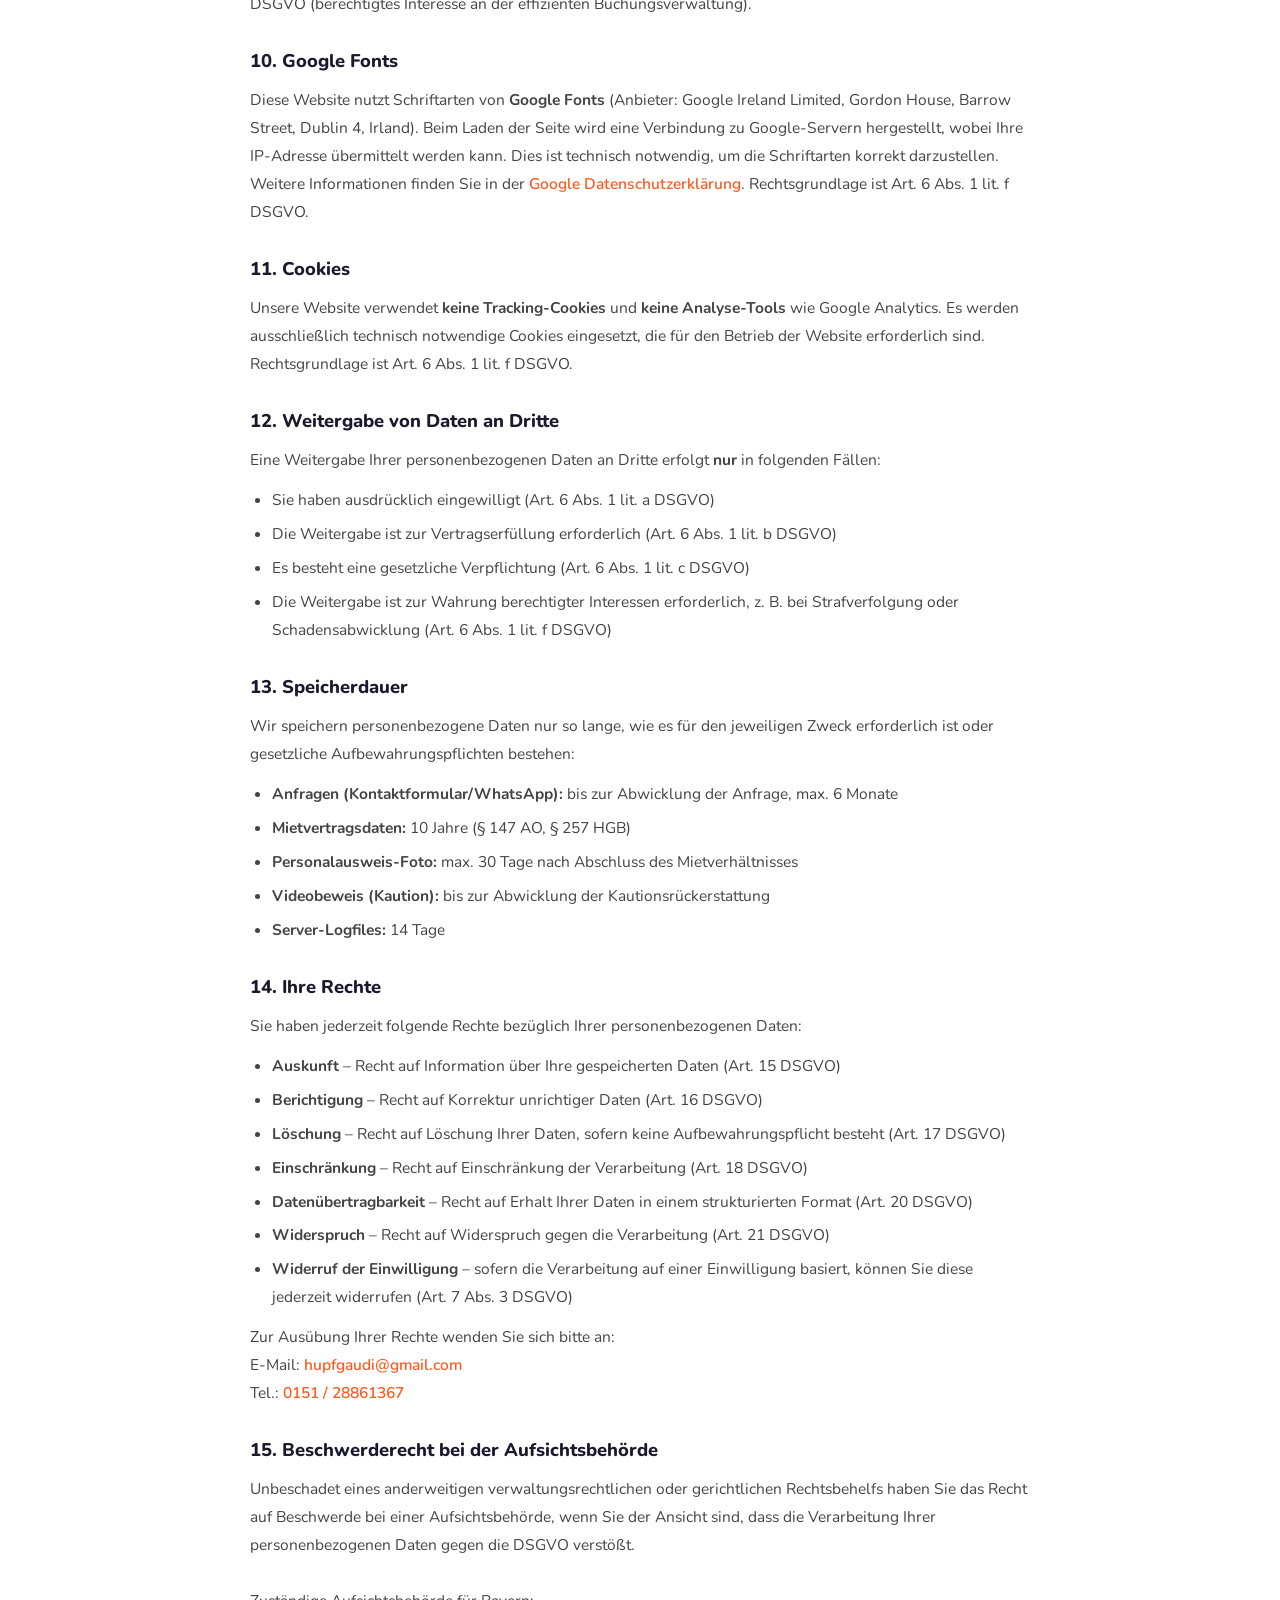
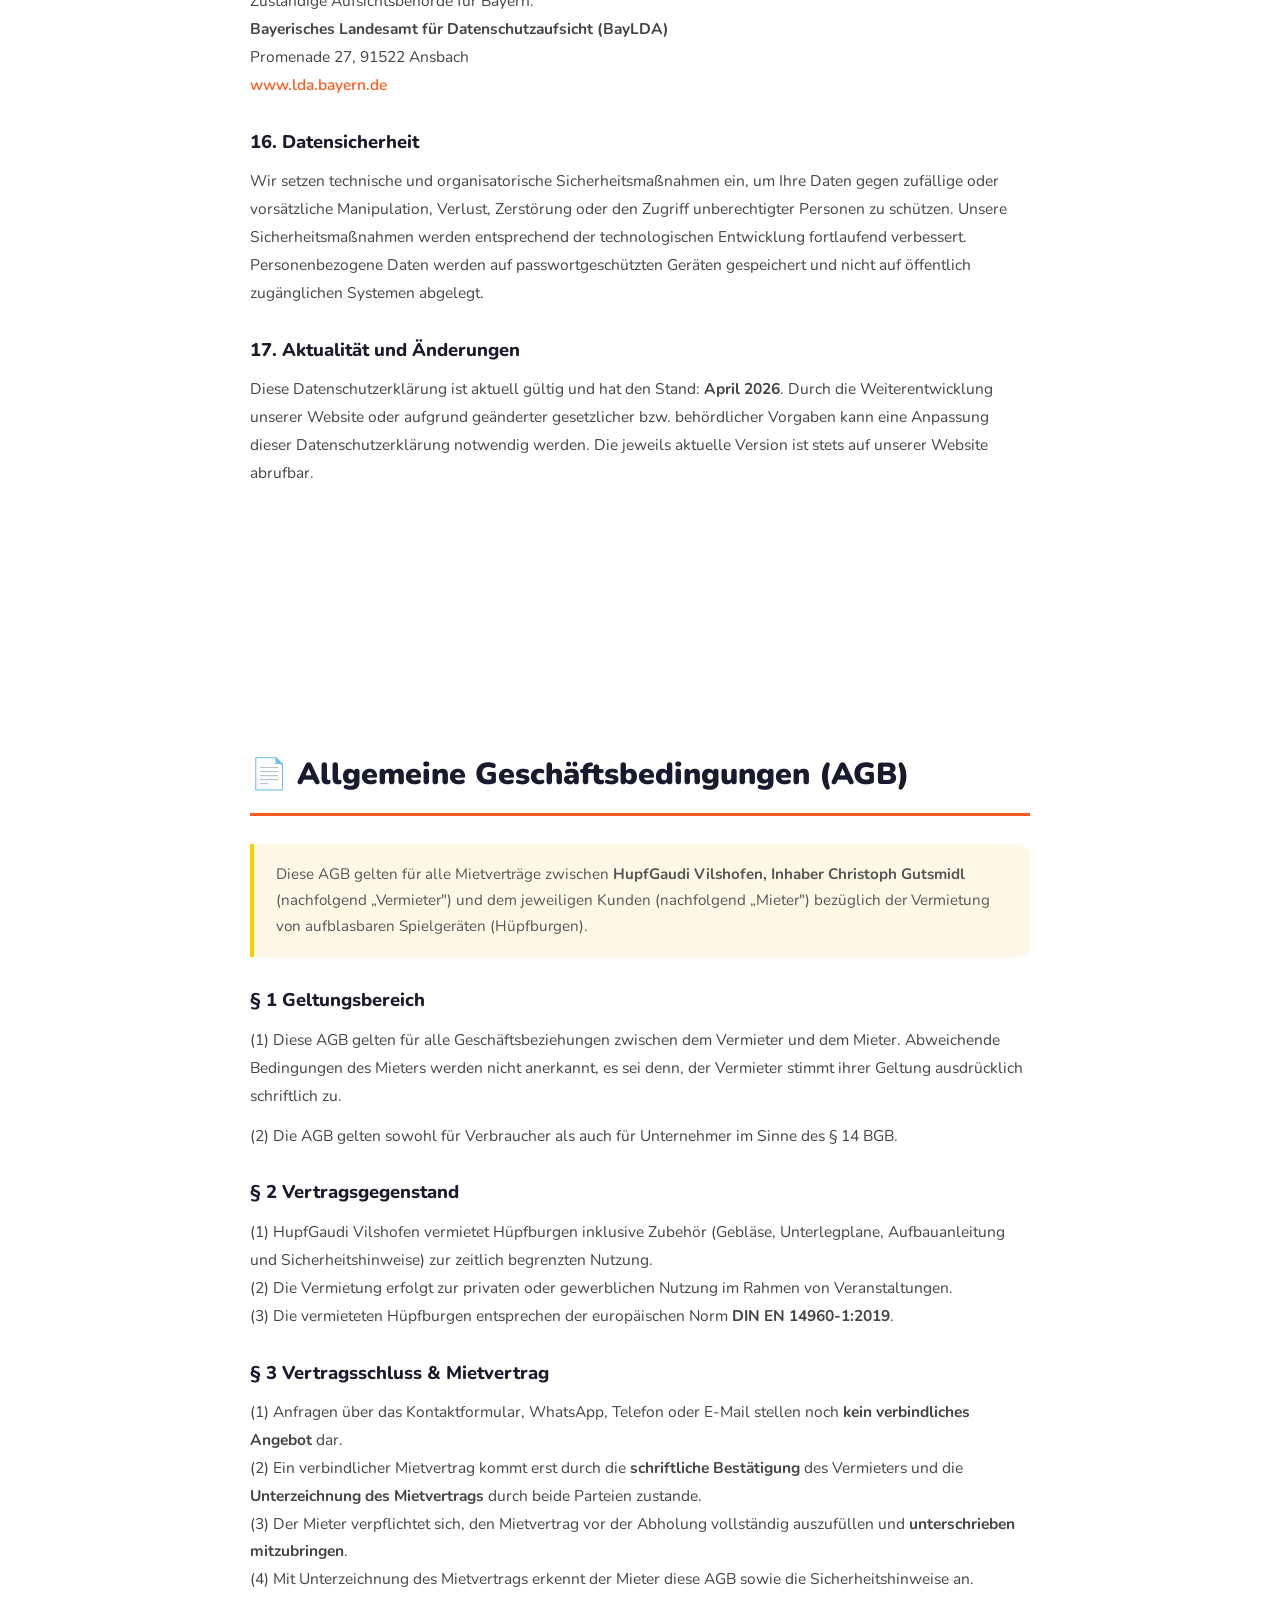
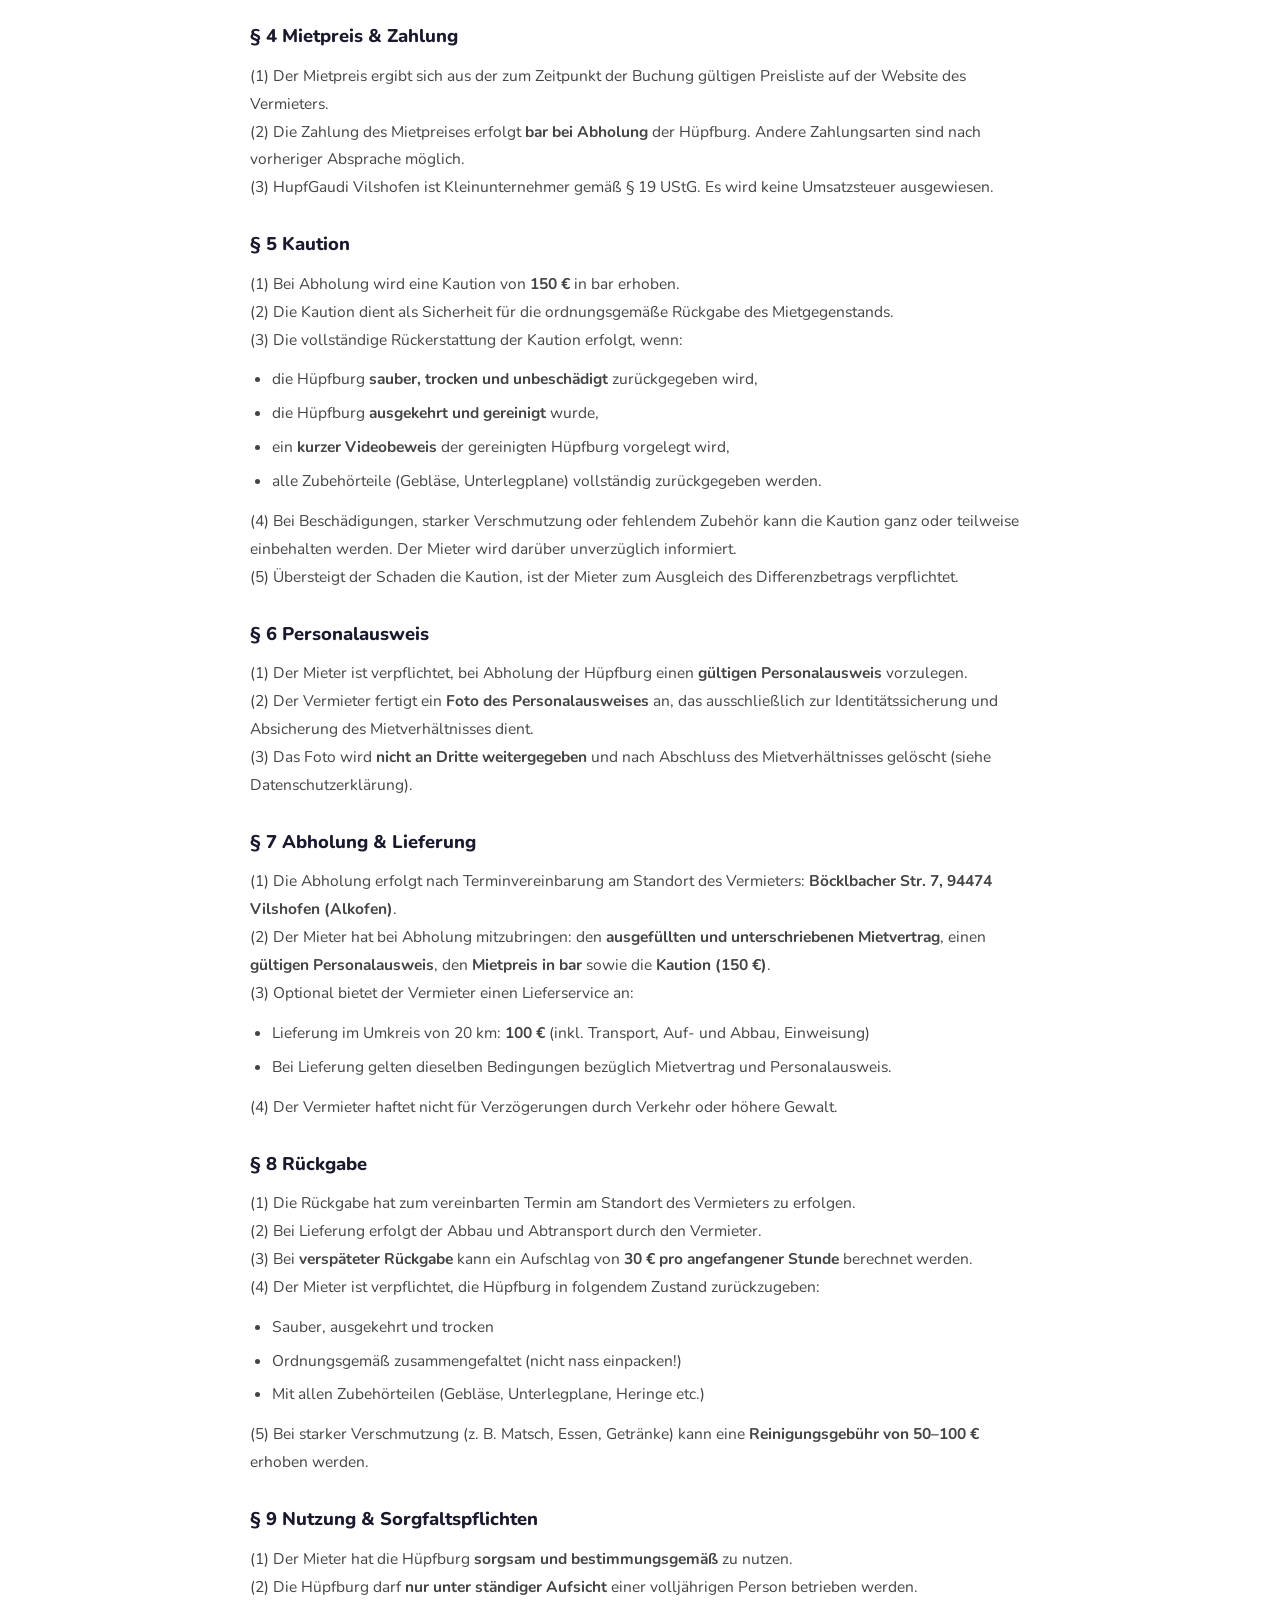
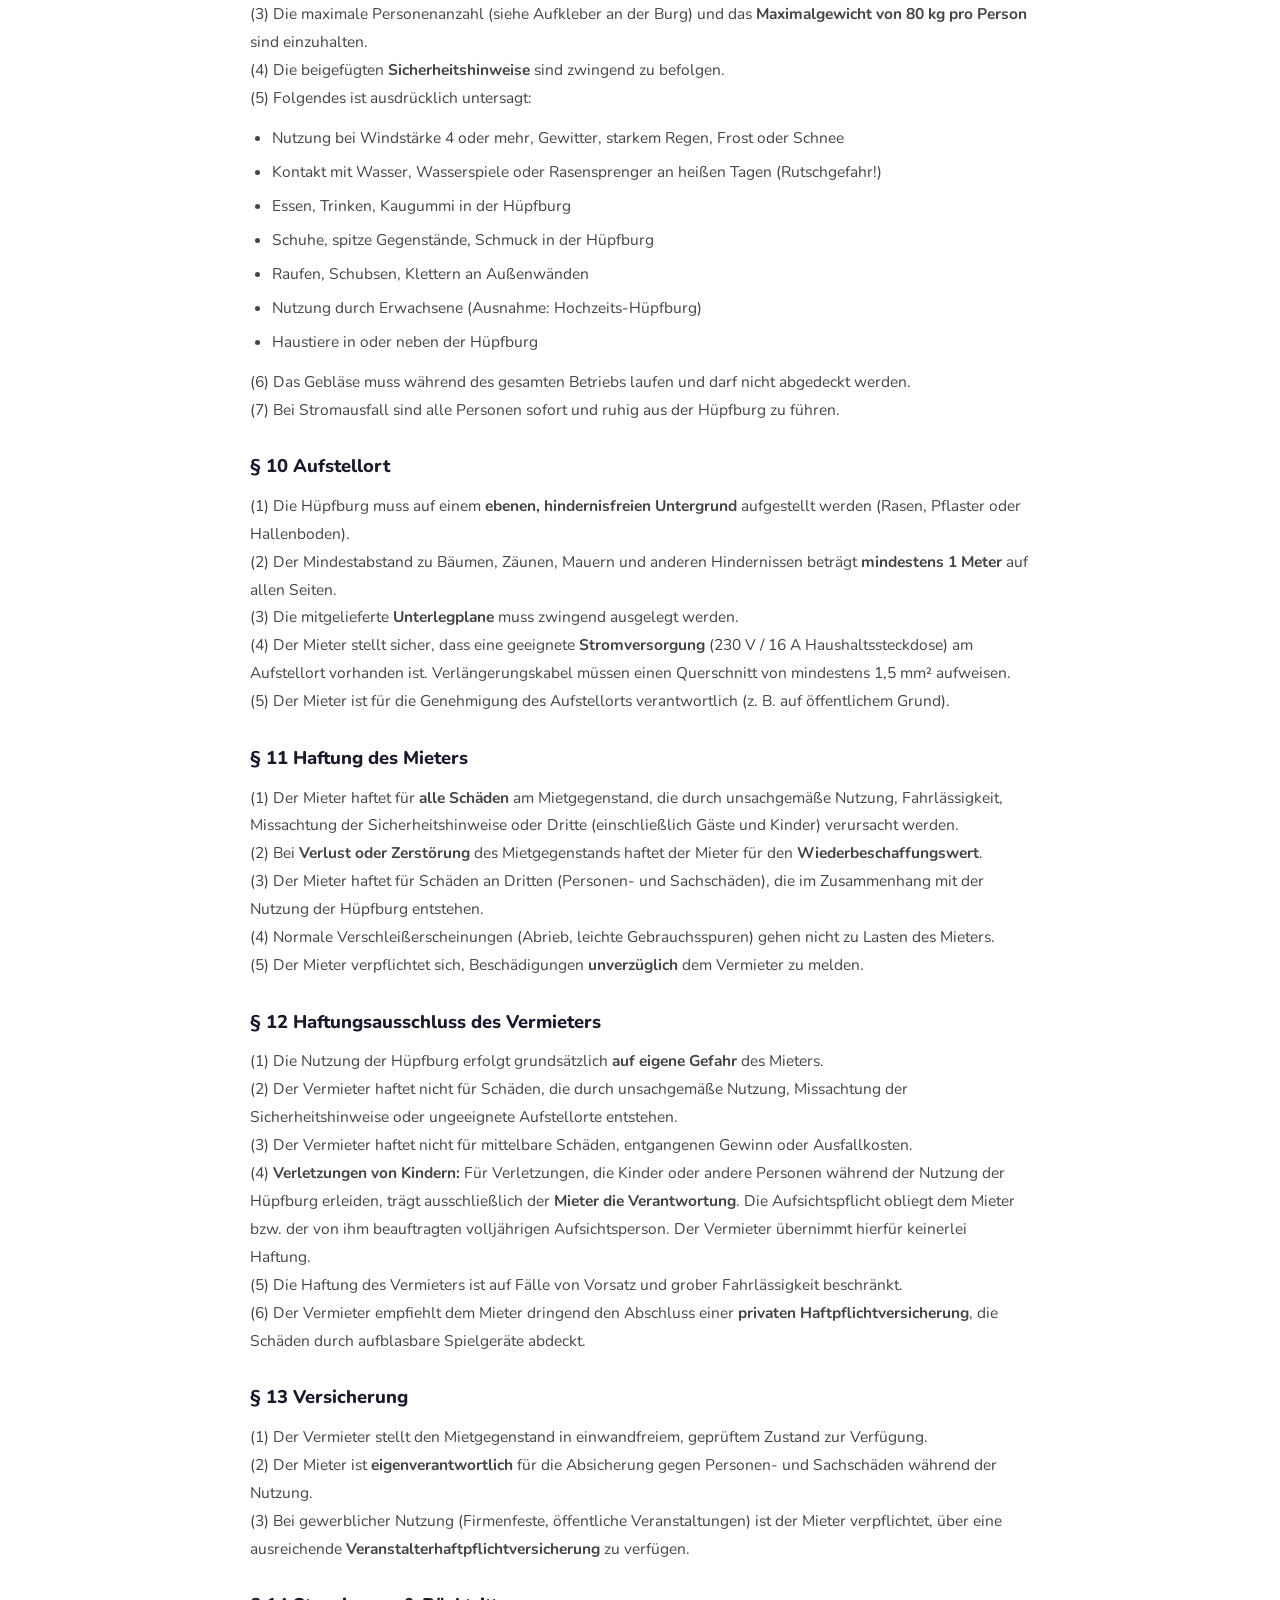
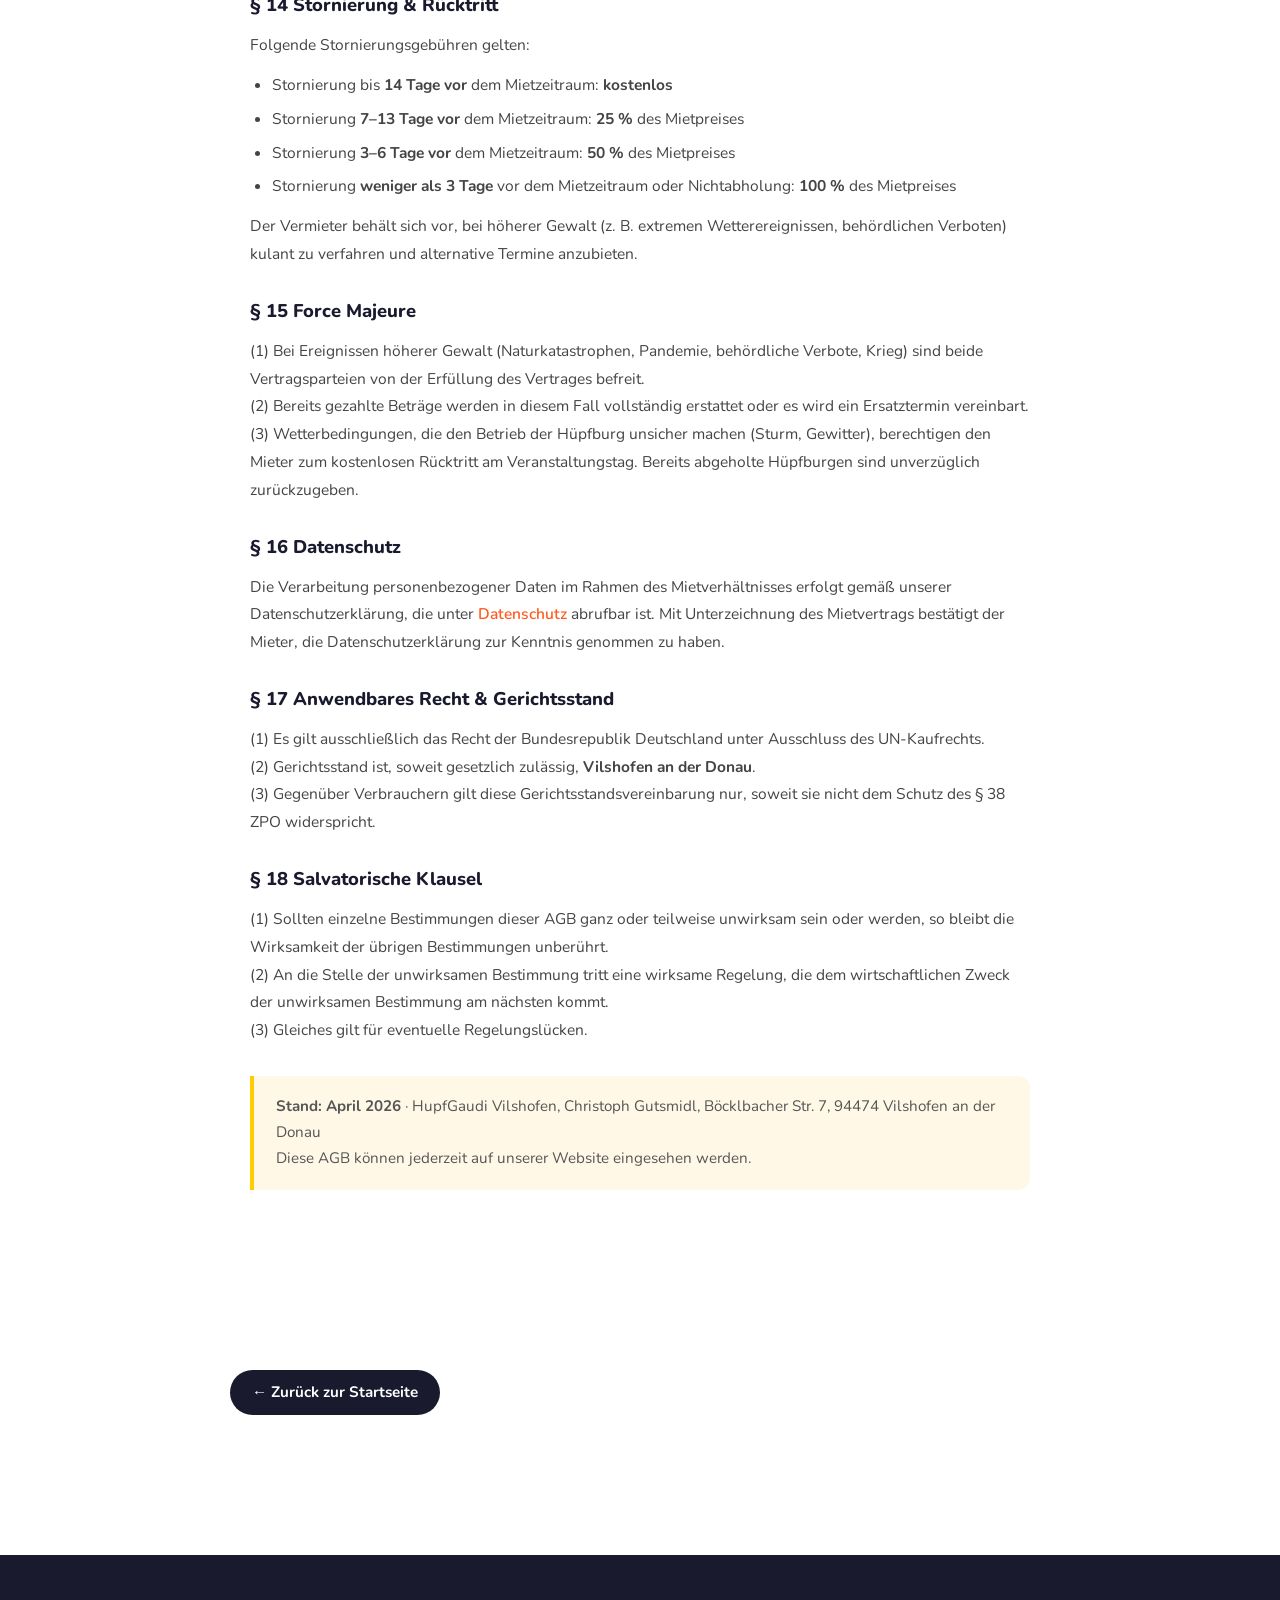
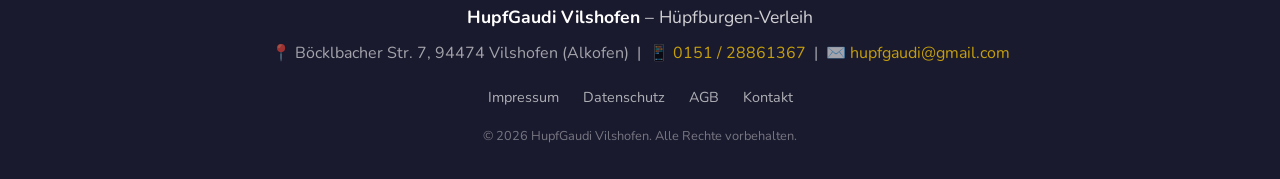
==== commit 74b5d715: "Komplett überarbeitetes Impressum, Datenschutz & AGB - Impressum: DDG statt TMG, Produktsicherheit D" ====
--- a/impressum.html
+++ b/impressum.html
@@ -111,9 +111,10 @@
     <section class="legal-section" id="impressum">
       <h2>📋 Impressum</h2>
 
-      <h3>Angaben gemäß § 5 TMG</h3>
+      <h3>Angaben gemäß § 5 DDG (ehemals TMG)</h3>
       <p>
         <strong>HupfGaudi Vilshofen</strong><br />
+        Einzelunternehmen – Vermietung von Hüpfburgen<br /><br />
         Inhaber: Christoph Gutsmidl<br />
         Böcklbacher Str. 7<br />
         94474 Vilshofen an der Donau<br />
@@ -124,12 +125,13 @@
       <p>
         Telefon: <a href="tel:+4915128861367">0151 / 28861367</a><br />
         E-Mail: <a href="mailto:hupfgaudi@gmail.com">hupfgaudi@gmail.com</a><br />
-        Website: <a href="https://www.hupfgaudi-vilshofen.de" target="_blank" rel="noopener">www.hupfgaudi-vilshofen.de</a>
+        Website: <a href="https://www.hupfgaudi-vilshofen.de" target="_blank" rel="noopener">www.hupfgaudi-vilshofen.de</a><br />
+        WhatsApp: <a href="https://wa.me/4915128861367" target="_blank" rel="noopener">+49 151 28861367</a>
       </p>
 
       <h3>Umsatzsteuer</h3>
       <p>
-        Kleinunternehmer nach <strong>§ 19 UStG</strong> – es wird keine Umsatzsteuer ausgewiesen.
+        Kleinunternehmer gemäß <strong>§ 19 UStG</strong> – es wird keine Umsatzsteuer ausgewiesen und in Rechnungen nicht gesondert ausgewiesen. Eine Umsatzsteuer-Identifikationsnummer wurde nicht erteilt.
       </p>
 
       <h3>Verantwortlich für den Inhalt nach § 18 Abs. 2 MStV</h3>
@@ -139,27 +141,52 @@
         94474 Vilshofen an der Donau
       </p>
 
+      <h3>Berufsbezeichnung & Aufsichtsbehörde</h3>
+      <p>
+        Gewerbetreibender (Vermietung von Hüpfburgen)<br />
+        Zuständige Aufsichtsbehörde: Landratsamt Passau – Gewerbeamt
+      </p>
+
+      <h3>Produktsicherheit</h3>
+      <p>
+        Alle unsere Hüpfburgen entsprechen der europäischen Norm <strong>DIN EN 14960-1:2019</strong> (Aufblasbare Spielgeräte – Sicherheitstechnische Anforderungen und Prüfverfahren). Die Geräte werden regelmäßig geprüft, gewartet und gereinigt.
+      </p>
+
       <h3>Streitschlichtung</h3>
       <p>
         Die Europäische Kommission stellt eine Plattform zur Online-Streitbeilegung (OS) bereit:
-        <a href="https://ec.europa.eu/consumers/odr" target="_blank" rel="noopener noreferrer">https://ec.europa.eu/consumers/odr</a>.<br />
-        Wir sind nicht bereit oder verpflichtet, an Streitbeilegungsverfahren vor einer Verbraucherschlichtungsstelle teilzunehmen.
+        <a href="https://ec.europa.eu/consumers/odr" target="_blank" rel="noopener noreferrer">https://ec.europa.eu/consumers/odr</a>.
+      </p>
+      <p>
+        Wir sind weder bereit noch verpflichtet, an Streitbeilegungsverfahren vor einer Verbraucherschlichtungsstelle teilzunehmen.
       </p>
 
       <h3>Haftung für Inhalte</h3>
       <p>
-        Als Diensteanbieter sind wir gemäß § 7 Abs. 1 TMG für eigene Inhalte auf diesen Seiten nach den allgemeinen Gesetzen verantwortlich. Nach §§ 8 bis 10 TMG sind wir als Diensteanbieter jedoch nicht verpflichtet, übermittelte oder gespeicherte fremde Informationen zu überwachen.
+        Als Diensteanbieter sind wir gemäß § 7 Abs. 1 DDG für eigene Inhalte auf diesen Seiten nach den allgemeinen Gesetzen verantwortlich. Nach §§ 8 bis 10 DDG sind wir als Diensteanbieter jedoch nicht verpflichtet, übermittelte oder gespeicherte fremde Informationen zu überwachen oder nach Umständen zu forschen, die auf eine rechtswidrige Tätigkeit hinweisen. Verpflichtungen zur Entfernung oder Sperrung der Nutzung von Informationen nach den allgemeinen Gesetzen bleiben hiervon unberührt. Eine diesbezügliche Haftung ist jedoch erst ab dem Zeitpunkt der Kenntnis einer konkreten Rechtsverletzung möglich. Bei Bekanntwerden von Rechtsverletzungen werden wir diese Inhalte umgehend entfernen.
       </p>
 
       <h3>Haftung für Links</h3>
       <p>
-        Unser Angebot enthält Links zu externen Websites Dritter, auf deren Inhalte wir keinen Einfluss haben. Deshalb können wir für diese fremden Inhalte auch keine Gewähr übernehmen. Für die Inhalte der verlinkten Seiten ist stets der jeweilige Anbieter oder Betreiber der Seiten verantwortlich.
+        Unser Angebot enthält Links zu externen Websites Dritter, auf deren Inhalte wir keinen Einfluss haben. Deshalb können wir für diese fremden Inhalte auch keine Gewähr übernehmen. Für die Inhalte der verlinkten Seiten ist stets der jeweilige Anbieter oder Betreiber der Seiten verantwortlich. Die verlinkten Seiten wurden zum Zeitpunkt der Verlinkung auf mögliche Rechtsverstöße überprüft. Rechtswidrige Inhalte waren zum Zeitpunkt der Verlinkung nicht erkennbar. Eine permanente inhaltliche Kontrolle der verlinkten Seiten ist jedoch ohne konkrete Anhaltspunkte einer Rechtsverletzung nicht zumutbar. Bei Bekanntwerden von Rechtsverletzungen werden wir derartige Links umgehend entfernen.
       </p>
 
       <h3>Urheberrecht</h3>
       <p>
-        Die durch die Seitenbetreiber erstellten Inhalte und Werke auf diesen Seiten unterliegen dem deutschen Urheberrecht. Die Vervielfältigung, Bearbeitung, Verbreitung und jede Art der Verwertung außerhalb der Grenzen des Urheberrechtes bedürfen der schriftlichen Zustimmung des jeweiligen Autors bzw. Erstellers.
-      </p>
+        Die durch die Seitenbetreiber erstellten Inhalte und Werke auf diesen Seiten unterliegen dem deutschen Urheberrecht. Die Vervielfältigung, Bearbeitung, Verbreitung und jede Art der Verwertung außerhalb der Grenzen des Urheberrechtes bedürfen der schriftlichen Zustimmung des jeweiligen Autors bzw. Erstellers. Downloads und Kopien dieser Seite sind nur für den privaten, nicht kommerziellen Gebrauch gestattet.
+      </p>
+      <p>
+        Soweit die Inhalte auf dieser Seite nicht vom Betreiber erstellt wurden, werden die Urheberrechte Dritter beachtet. Sollten Sie trotzdem auf eine Urheberrechtsverletzung aufmerksam werden, bitten wir um einen entsprechenden Hinweis. Bei Bekanntwerden von Rechtsverletzungen werden wir derartige Inhalte umgehend entfernen.
+      </p>
+
+      <h3>Bildnachweis</h3>
+      <p>
+        Die auf dieser Website verwendeten Produktbilder (Hüpfburgen) stammen von den jeweiligen Herstellern und werden mit deren Genehmigung verwendet. Alle weiteren Bilder und Grafiken sind Eigentum von HupfGaudi Vilshofen oder werden unter freien Lizenzen genutzt.
+      </p>
+
+      <div class="legal-box" style="margin-top:24px">
+        <strong>Stand: April 2026</strong> · HupfGaudi Vilshofen, Christoph Gutsmidl, Böcklbacher Str. 7, 94474 Vilshofen an der Donau
+      </div>
     </section>
 
     <!-- ══════════ DATENSCHUTZ ══════════ -->
@@ -167,65 +194,180 @@
       <h2>🔒 Datenschutzerklärung</h2>
 
       <div class="legal-box">
-        Wir nehmen den Schutz Ihrer persönlichen Daten sehr ernst. Diese Datenschutzerklärung gilt für die Website <strong>hupfgaudi-vilshofen.de</strong> und informiert Sie darüber, welche Daten wir erheben, wie wir sie verwenden und welche Rechte Sie haben.
+        Der Schutz Ihrer persönlichen Daten ist uns ein wichtiges Anliegen. Diese Datenschutzerklärung informiert Sie umfassend darüber, welche personenbezogenen Daten wir im Rahmen unserer Website <strong>hupfgaudi-vilshofen.de</strong>, unseres Kontaktformulars, des Mietvertrags und der Geschäftsabwicklung erheben, wie wir diese verarbeiten und welche Rechte Ihnen zustehen.
       </div>
 
       <h3>1. Verantwortlicher</h3>
       <p>
-        Verantwortlicher im Sinne der DSGVO:<br />
+        Verantwortlicher im Sinne der Datenschutz-Grundverordnung (DSGVO) und anderer nationaler Datenschutzgesetze ist:<br /><br />
         <strong>Christoph Gutsmidl – HupfGaudi Vilshofen</strong><br />
-        Böcklbacher Str. 7, 94474 Vilshofen an der Donau<br />
+        Böcklbacher Str. 7, 94474 Vilshofen an der Donau, Deutschland<br />
         E-Mail: <a href="mailto:hupfgaudi@gmail.com">hupfgaudi@gmail.com</a><br />
         Tel.: <a href="tel:+4915128861367">0151 / 28861367</a>
       </p>
 
-      <h3>2. Erhebung und Speicherung personenbezogener Daten</h3>
-      <p>
-        Beim Besuch unserer Website werden automatisch Informationen allgemeiner Natur erfasst (sog. Server-Logfiles). Dazu gehören: Browsertyp, verwendetes Betriebssystem, Referrer-URL, IP-Adresse, Uhrzeit der Serveranfrage. Diese Daten sind nicht bestimmten Personen zuordenbar und werden nicht mit anderen Datenquellen zusammengeführt.
-      </p>
-
-      <h3>3. Kontaktformular</h3>
-      <p>
-        Wenn Sie uns per Kontaktformular Anfragen zukommen lassen, werden Ihre Angaben (Name, E-Mail, Telefon, Nachricht) zur Bearbeitung der Anfrage und für eventuelle Anschlussfragen gespeichert. Diese Daten geben wir nicht ohne Ihre Einwilligung weiter. Rechtsgrundlage ist Art. 6 Abs. 1 lit. b DSGVO (Vertragsanbahnung).
-      </p>
-
-      <h3>4. Kontakt per E-Mail oder Telefon</h3>
-      <p>
-        Wenn Sie uns per E-Mail oder Telefon kontaktieren, werden Ihre übermittelten Daten zur Bearbeitung Ihrer Anfrage gespeichert. Diese Daten geben wir nicht ohne Ihre Einwilligung weiter (Art. 6 Abs. 1 lit. b DSGVO).
-      </p>
-
-      <h3>5. Google Fonts</h3>
-      <p>
-        Diese Seite nutzt Google Fonts (Anbieter: Google Ireland Limited, Gordon House, Barrow Street, Dublin 4, Irland). Beim Laden der Seite wird eine Verbindung zu Google-Servern hergestellt. Dabei kann Ihre IP-Adresse übermittelt werden. Weitere Informationen: <a href="https://policies.google.com/privacy" target="_blank" rel="noopener">Google Datenschutzerklärung</a>.
-      </p>
-
-      <h3>6. Ihre Rechte</h3>
-      <p>Sie haben jederzeit das Recht auf:</p>
-      <ul>
-        <li><strong>Auskunft</strong> über Ihre gespeicherten personenbezogenen Daten (Art. 15 DSGVO)</li>
-        <li><strong>Berichtigung</strong> unrichtiger Daten (Art. 16 DSGVO)</li>
-        <li><strong>Löschung</strong> Ihrer Daten (Art. 17 DSGVO)</li>
-        <li><strong>Einschränkung</strong> der Verarbeitung (Art. 18 DSGVO)</li>
-        <li><strong>Datenübertragbarkeit</strong> (Art. 20 DSGVO)</li>
-        <li><strong>Widerspruch</strong> gegen die Verarbeitung (Art. 21 DSGVO)</li>
-      </ul>
-      <p>
-        Zur Ausübung Ihrer Rechte wenden Sie sich bitte an: <a href="mailto:hupfgaudi@gmail.com">hupfgaudi@gmail.com</a>
-      </p>
-
-      <h3>7. Beschwerderecht bei der Aufsichtsbehörde</h3>
-      <p>
-        Sie haben das Recht, sich bei der zuständigen Datenschutzaufsichtsbehörde zu beschweren. Zuständig für Bayern ist das Bayerische Landesamt für Datenschutzaufsicht (BayLDA), Promenade 27, 91522 Ansbach, <a href="https://www.lda.bayern.de" target="_blank" rel="noopener">www.lda.bayern.de</a>.
-      </p>
-
-      <h3>8. Datensicherheit</h3>
-      <p>
-        Wir setzen technische und organisatorische Sicherheitsmaßnahmen ein, um Ihre Daten gegen zufällige oder vorsätzliche Manipulation, Verlust, Zerstörung oder gegen den Zugriff unberechtigter Personen zu schützen.
-      </p>
-
-      <h3>9. Aktualität</h3>
-      <p>
-        Diese Datenschutzerklärung ist aktuell gültig und hat den Stand: <strong>März 2025</strong>. Durch die Weiterentwicklung unserer Website kann eine Anpassung dieser Datenschutzerklärung notwendig werden.
+      <h3>2. Allgemeine Hinweise zur Datenverarbeitung</h3>
+      <p>
+        Wir verarbeiten personenbezogene Daten unserer Nutzer grundsätzlich nur, soweit dies zur Bereitstellung unserer Website, unserer Inhalte und Leistungen erforderlich ist. Die Verarbeitung erfolgt stets im Einklang mit der DSGVO und dem Bundesdatenschutzgesetz (BDSG).
+      </p>
+
+      <h3>3. Hosting und Server-Logfiles</h3>
+      <p>
+        Beim Besuch unserer Website werden automatisch Informationen allgemeiner Natur erfasst (sog. Server-Logfiles). Dazu gehören:
+      </p>
+      <ul>
+        <li>Browsertyp und Browserversion</li>
+        <li>Verwendetes Betriebssystem</li>
+        <li>Referrer-URL (die zuvor besuchte Seite)</li>
+        <li>IP-Adresse des zugreifenden Rechners</li>
+        <li>Datum und Uhrzeit der Serveranfrage</li>
+      </ul>
+      <p>
+        Diese Daten sind technisch notwendig, um unsere Website korrekt auszuliefern und die Sicherheit zu gewährleisten. Sie werden nicht mit anderen Datenquellen zusammengeführt und nach <strong>14 Tagen automatisch gelöscht</strong>. Rechtsgrundlage ist Art. 6 Abs. 1 lit. f DSGVO (berechtigtes Interesse an der sicheren Bereitstellung der Website).
+      </p>
+
+      <h3>4. Kontaktformular und WhatsApp-Anfragen</h3>
+      <p>
+        Wenn Sie uns über das Kontaktformular auf unserer Website eine Anfrage senden, werden folgende Daten erhoben und per WhatsApp an uns übermittelt:
+      </p>
+      <ul>
+        <li>Name</li>
+        <li>E-Mail-Adresse</li>
+        <li>Telefonnummer (optional)</li>
+        <li>Gewünschtes Datum</li>
+        <li>Gewählte Hüpfburg</li>
+        <li>Abholung oder Lieferung</li>
+        <li>Aufstellplatz</li>
+        <li>Nachricht / Freitext</li>
+      </ul>
+      <p>
+        Diese Daten werden ausschließlich zur <strong>Bearbeitung Ihrer Anfrage</strong> und für eventuelle Anschlussfragen verwendet. Die Übermittlung erfolgt über den Dienst WhatsApp (Meta Platforms Ireland Limited). Es gelten zusätzlich die <a href="https://www.whatsapp.com/legal/privacy-policy" target="_blank" rel="noopener">Datenschutzbestimmungen von WhatsApp</a>. Rechtsgrundlage ist Art. 6 Abs. 1 lit. b DSGVO (Vertragsanbahnung).
+      </p>
+      <p>
+        Die Daten aus Anfragen werden nach <strong>Abschluss der Anfrage bzw. des Mietverhältnisses</strong> gelöscht, sofern keine gesetzlichen Aufbewahrungspflichten entgegenstehen.
+      </p>
+
+      <h3>5. Kontakt per E-Mail oder Telefon</h3>
+      <p>
+        Wenn Sie uns per E-Mail oder Telefon kontaktieren, werden Ihre übermittelten Daten (Name, Telefonnummer, E-Mail-Adresse, Inhalt der Nachricht) zur Bearbeitung Ihrer Anfrage gespeichert. Diese Daten werden <strong>nicht ohne Ihre Einwilligung an Dritte weitergegeben</strong>. Rechtsgrundlage ist Art. 6 Abs. 1 lit. b DSGVO (Vertragsanbahnung/Vertragserfüllung).
+      </p>
+
+      <h3>6. Mietvertrag – Datenerhebung</h3>
+      <p>
+        Beim Abschluss eines Mietvertrags für eine Hüpfburg werden folgende personenbezogene Daten erhoben und im Mietvertrag festgehalten:
+      </p>
+      <ul>
+        <li>Vollständiger Name des Mieters</li>
+        <li>Anschrift</li>
+        <li>Telefonnummer</li>
+        <li>E-Mail-Adresse</li>
+        <li>Personalausweis-Nummer</li>
+        <li>Mietdauer und gewählte Hüpfburg</li>
+        <li>Unterschrift des Mieters</li>
+      </ul>
+      <p>
+        Diese Daten sind zur <strong>Vertragserfüllung</strong> und zur Absicherung des Mietverhältnisses zwingend erforderlich. Rechtsgrundlage ist Art. 6 Abs. 1 lit. b DSGVO. Mietverträge werden nach Ablauf der gesetzlichen Aufbewahrungsfrist (in der Regel <strong>10 Jahre gemäß § 147 AO</strong>) gelöscht bzw. vernichtet.
+      </p>
+
+      <h3>7. Foto des Personalausweises</h3>
+      <p>
+        Bei der Abholung einer Hüpfburg wird ein <strong>Foto des Personalausweises</strong> des Mieters angefertigt. Dieses Foto dient ausschließlich den folgenden Zwecken:
+      </p>
+      <ul>
+        <li><strong>Identitätsprüfung</strong> – Sicherstellung, dass der Mieter mit der im Mietvertrag genannten Person übereinstimmt</li>
+        <li><strong>Absicherung</strong> – Schutz vor Missbrauch und als Nachweis im Schadensfall</li>
+      </ul>
+      <p>
+        Das Foto wird <strong>nicht an Dritte weitergegeben</strong> und ausschließlich lokal und verschlüsselt gespeichert. Nach vollständiger Rückgabe der Hüpfburg, Erstattung der Kaution und Abschluss des Mietverhältnisses wird das Foto <strong>innerhalb von 30 Tagen gelöscht</strong>. Rechtsgrundlage ist Art. 6 Abs. 1 lit. b DSGVO (Vertragserfüllung) in Verbindung mit Art. 6 Abs. 1 lit. f DSGVO (berechtigtes Interesse an der Absicherung des Mietverhältnisses).
+      </p>
+      <p>
+        <strong>Ihr Recht:</strong> Sie können jederzeit Auskunft darüber verlangen, ob Ihr Personalausweis-Foto noch gespeichert ist und dessen sofortige Löschung nach Abschluss des Mietverhältnisses verlangen.
+      </p>
+
+      <h3>8. Kaution und Videobeweis</h3>
+      <p>
+        Bei Abholung wird eine Kaution von <strong>150 €</strong> erhoben. Die Rückerstattung erfolgt, wenn die Hüpfburg sauber zurückgegeben wurde und ein kurzer <strong>Videobeweis</strong> vorgelegt wird. Das Video wird ausschließlich zur Prüfung des Zustands der Hüpfburg verwendet und nach Abwicklung der Kautionsrückerstattung <strong>gelöscht</strong>. Es erfolgt keine Weitergabe an Dritte.
+      </p>
+
+      <h3>9. Buchungssystem (SuperSaaS)</h3>
+      <p>
+        Zur Verwaltung der Verfügbarkeit unserer Hüpfburgen nutzen wir das Buchungssystem <strong>SuperSaaS</strong> (SuperSaaS B.V., Niederlande). Bei einer Buchungsanfrage über unsere Website werden folgende Daten an SuperSaaS übermittelt:
+      </p>
+      <ul>
+        <li>Gewünschtes Datum / Zeitraum</li>
+        <li>Gewählte Hüpfburg</li>
+      </ul>
+      <p>
+        Für die Verfügbarkeitsprüfung auf unserer Website werden <strong>keine persönlichen Daten</strong> an SuperSaaS übermittelt. Es gelten die <a href="https://www.supersaas.com/info/privacy" target="_blank" rel="noopener">Datenschutzbestimmungen von SuperSaaS</a>. Rechtsgrundlage ist Art. 6 Abs. 1 lit. f DSGVO (berechtigtes Interesse an der effizienten Buchungsverwaltung).
+      </p>
+
+      <h3>10. Google Fonts</h3>
+      <p>
+        Diese Website nutzt Schriftarten von <strong>Google Fonts</strong> (Anbieter: Google Ireland Limited, Gordon House, Barrow Street, Dublin 4, Irland). Beim Laden der Seite wird eine Verbindung zu Google-Servern hergestellt, wobei Ihre IP-Adresse übermittelt werden kann. Dies ist technisch notwendig, um die Schriftarten korrekt darzustellen. Weitere Informationen finden Sie in der <a href="https://policies.google.com/privacy" target="_blank" rel="noopener">Google Datenschutzerklärung</a>. Rechtsgrundlage ist Art. 6 Abs. 1 lit. f DSGVO.
+      </p>
+
+      <h3>11. Cookies</h3>
+      <p>
+        Unsere Website verwendet <strong>keine Tracking-Cookies</strong> und <strong>keine Analyse-Tools</strong> wie Google Analytics. Es werden ausschließlich technisch notwendige Cookies eingesetzt, die für den Betrieb der Website erforderlich sind. Rechtsgrundlage ist Art. 6 Abs. 1 lit. f DSGVO.
+      </p>
+
+      <h3>12. Weitergabe von Daten an Dritte</h3>
+      <p>
+        Eine Weitergabe Ihrer personenbezogenen Daten an Dritte erfolgt <strong>nur</strong> in folgenden Fällen:
+      </p>
+      <ul>
+        <li>Sie haben ausdrücklich eingewilligt (Art. 6 Abs. 1 lit. a DSGVO)</li>
+        <li>Die Weitergabe ist zur Vertragserfüllung erforderlich (Art. 6 Abs. 1 lit. b DSGVO)</li>
+        <li>Es besteht eine gesetzliche Verpflichtung (Art. 6 Abs. 1 lit. c DSGVO)</li>
+        <li>Die Weitergabe ist zur Wahrung berechtigter Interessen erforderlich, z. B. bei Strafverfolgung oder Schadensabwicklung (Art. 6 Abs. 1 lit. f DSGVO)</li>
+      </ul>
+
+      <h3>13. Speicherdauer</h3>
+      <p>
+        Wir speichern personenbezogene Daten nur so lange, wie es für den jeweiligen Zweck erforderlich ist oder gesetzliche Aufbewahrungspflichten bestehen:
+      </p>
+      <ul>
+        <li><strong>Anfragen (Kontaktformular/WhatsApp):</strong> bis zur Abwicklung der Anfrage, max. 6 Monate</li>
+        <li><strong>Mietvertragsdaten:</strong> 10 Jahre (§ 147 AO, § 257 HGB)</li>
+        <li><strong>Personalausweis-Foto:</strong> max. 30 Tage nach Abschluss des Mietverhältnisses</li>
+        <li><strong>Videobeweis (Kaution):</strong> bis zur Abwicklung der Kautionsrückerstattung</li>
+        <li><strong>Server-Logfiles:</strong> 14 Tage</li>
+      </ul>
+
+      <h3>14. Ihre Rechte</h3>
+      <p>Sie haben jederzeit folgende Rechte bezüglich Ihrer personenbezogenen Daten:</p>
+      <ul>
+        <li><strong>Auskunft</strong> – Recht auf Information über Ihre gespeicherten Daten (Art. 15 DSGVO)</li>
+        <li><strong>Berichtigung</strong> – Recht auf Korrektur unrichtiger Daten (Art. 16 DSGVO)</li>
+        <li><strong>Löschung</strong> – Recht auf Löschung Ihrer Daten, sofern keine Aufbewahrungspflicht besteht (Art. 17 DSGVO)</li>
+        <li><strong>Einschränkung</strong> – Recht auf Einschränkung der Verarbeitung (Art. 18 DSGVO)</li>
+        <li><strong>Datenübertragbarkeit</strong> – Recht auf Erhalt Ihrer Daten in einem strukturierten Format (Art. 20 DSGVO)</li>
+        <li><strong>Widerspruch</strong> – Recht auf Widerspruch gegen die Verarbeitung (Art. 21 DSGVO)</li>
+        <li><strong>Widerruf der Einwilligung</strong> – sofern die Verarbeitung auf einer Einwilligung basiert, können Sie diese jederzeit widerrufen (Art. 7 Abs. 3 DSGVO)</li>
+      </ul>
+      <p>
+        Zur Ausübung Ihrer Rechte wenden Sie sich bitte an:<br />
+        E-Mail: <a href="mailto:hupfgaudi@gmail.com">hupfgaudi@gmail.com</a><br />
+        Tel.: <a href="tel:+4915128861367">0151 / 28861367</a>
+      </p>
+
+      <h3>15. Beschwerderecht bei der Aufsichtsbehörde</h3>
+      <p>
+        Unbeschadet eines anderweitigen verwaltungsrechtlichen oder gerichtlichen Rechtsbehelfs haben Sie das Recht auf Beschwerde bei einer Aufsichtsbehörde, wenn Sie der Ansicht sind, dass die Verarbeitung Ihrer personenbezogenen Daten gegen die DSGVO verstößt.<br /><br />
+        Zuständige Aufsichtsbehörde für Bayern:<br />
+        <strong>Bayerisches Landesamt für Datenschutzaufsicht (BayLDA)</strong><br />
+        Promenade 27, 91522 Ansbach<br />
+        <a href="https://www.lda.bayern.de" target="_blank" rel="noopener">www.lda.bayern.de</a>
+      </p>
+
+      <h3>16. Datensicherheit</h3>
+      <p>
+        Wir setzen technische und organisatorische Sicherheitsmaßnahmen ein, um Ihre Daten gegen zufällige oder vorsätzliche Manipulation, Verlust, Zerstörung oder den Zugriff unberechtigter Personen zu schützen. Unsere Sicherheitsmaßnahmen werden entsprechend der technologischen Entwicklung fortlaufend verbessert. Personenbezogene Daten werden auf passwortgeschützten Geräten gespeichert und nicht auf öffentlich zugänglichen Systemen abgelegt.
+      </p>
+
+      <h3>17. Aktualität und Änderungen</h3>
+      <p>
+        Diese Datenschutzerklärung ist aktuell gültig und hat den Stand: <strong>April 2026</strong>. Durch die Weiterentwicklung unserer Website oder aufgrund geänderter gesetzlicher bzw. behördlicher Vorgaben kann eine Anpassung dieser Datenschutzerklärung notwendig werden. Die jeweils aktuelle Version ist stets auf unserer Website abrufbar.
       </p>
     </section>
 
@@ -234,85 +376,191 @@
       <h2>📄 Allgemeine Geschäftsbedingungen (AGB)</h2>
 
       <div class="legal-box">
-        Diese AGB gelten für alle Mietverträge zwischen <strong>HupfGaudi Vilshofen (Christoph Gutsmidl)</strong> und dem jeweiligen Mieter bezüglich der Vermietung von Hüpfburgen.
+        Diese AGB gelten für alle Mietverträge zwischen <strong>HupfGaudi Vilshofen, Inhaber Christoph Gutsmidl</strong> (nachfolgend „Vermieter") und dem jeweiligen Kunden (nachfolgend „Mieter") bezüglich der Vermietung von aufblasbaren Spielgeräten (Hüpfburgen).
       </div>
 
-      <h3>§ 1 Vertragsgegenstand</h3>
-      <p>
-        HupfGaudi Vilshofen vermietet Hüpfburgen (nachfolgend „Mietgegenstand") zur zeitlich begrenzten Nutzung. Die Vermietung erfolgt ausschließlich zur privaten und gewerblichen Nutzung im Rahmen von Veranstaltungen.
-      </p>
-
-      <h3>§ 2 Vertragsschluss & Buchung</h3>
-      <p>
-        Eine Buchung kommt durch schriftliche oder mündliche Bestätigung durch HupfGaudi Vilshofen zustande. Mit der Buchungsbestätigung erkennt der Mieter diese AGB an. Anfragen über das Kontaktformular stellen noch keinen verbindlichen Vertrag dar.
-      </p>
-
-      <h3>§ 3 Mietpreis & Zahlung</h3>
-      <ul>
-        <li>Der Mietpreis ergibt sich aus der aktuellen Preisliste auf unserer Website.</li>
-        <li>Die Zahlung erfolgt <strong>bar bei Abholung</strong> der Hüpfburg.</li>
-        <li>Bei Abholung wird eine <strong>Kaution von 150 €</strong> erhoben. Die Rückerstattung erfolgt vollständig, wenn die Hüpfburg sauber zurückgegeben, ausgekehrt und gereinigt wurde und ein kurzer <strong>Videobeweis</strong> vorliegt.</li>
-        <li>HupfGaudi Vilshofen ist Kleinunternehmer nach § 19 UStG – keine Umsatzsteuer wird ausgewiesen.</li>
-      </ul>
-
-      <h3>§ 4 Abholung & Rückgabe</h3>
-      <ul>
-        <li>Die Abholung erfolgt nach Terminvereinbarung in <strong>Vilshofen (Alkofen), Böcklbacher Str. 7</strong>.</li>
-        <li>Die Rückgabe hat zum vereinbarten Termin zu erfolgen.</li>
-        <li>Bei Verspätung kann ein Aufschlag von <strong>30 € pro angefangener Stunde</strong> berechnet werden.</li>
-        <li>Der Mieter ist verpflichtet, die Hüpfburg <strong>sauber, trocken und vollständig</strong> zurückzugeben.</li>
-        <li>Gebläse, Unterlegplane und Zubehör sind vollständig zurückzugeben.</li>
-      </ul>
-
-      <h3>§ 5 Nutzung & Sorgfaltspflichten</h3>
-      <ul>
-        <li>Der Mieter hat die Hüpfburg <strong>sorgsam und bestimmungsgemäß</strong> zu nutzen.</li>
-        <li>Die Hüpfburg darf nur unter ständiger Aufsicht einer volljährigen Person betrieben werden.</li>
-        <li>Die maximale Personenanzahl und das Maximalgewicht (80 kg/Person) sind einzuhalten.</li>
-        <li>Die beigefügten <strong>Sicherheitshinweise</strong> sind zwingend zu befolgen.</li>
-        <li>Bei Windstärke 4 oder mehr ist der Betrieb sofort einzustellen.</li>
-        <li>Der Betrieb bei Gewitter, Frost oder starkem Regen ist untersagt.</li>
-      </ul>
-
-      <h3>§ 6 Haftung des Mieters</h3>
-      <ul>
-        <li>Der Mieter haftet für <strong>alle Schäden</strong>, die durch unsachgemäße Nutzung, Fahrlässigkeit oder Missachtung der Sicherheitshinweise entstehen.</li>
-        <li>Bei Verlust oder Zerstörung des Mietgegenstands haftet der Mieter für den <strong>Wiederbeschaffungswert</strong>.</li>
-        <li>Normale Verschleißerscheinungen gehen nicht zu Lasten des Mieters.</li>
-      </ul>
-
-      <h3>§ 7 Haftungsausschluss des Vermieters</h3>
-      <ul>
-        <li>HupfGaudi Vilshofen haftet nicht für Schäden, die durch <strong>unsachgemäße Nutzung</strong> des Mieters entstehen.</li>
-        <li>Die Nutzung der Hüpfburg erfolgt <strong>auf eigene Gefahr</strong>.</li>
-        <li>HupfGaudi Vilshofen empfiehlt dem Mieter den Abschluss einer <strong>privaten Haftpflichtversicherung</strong>.</li>
-      </ul>
-
-      <h3>§ 8 Stornierung & Rücktritt</h3>
-      <ul>
-        <li>Stornierungen bis <strong>7 Tage vor</strong> dem Mietzeitraum: kostenlos</li>
-        <li>Stornierungen <strong>3–6 Tage vor</strong> dem Mietzeitraum: 30 % des Mietpreises</li>
-        <li>Stornierungen <strong>weniger als 3 Tage</strong> vor dem Mietzeitraum: 50 % des Mietpreises</li>
-        <li>Bei höherer Gewalt (z. B. extremen Wetterereignissen) wird kulant verfahren.</li>
-      </ul>
-
-      <h3>§ 9 Force Majeure</h3>
-      <p>
-        Bei Ereignissen höherer Gewalt (Naturkatastrophen, behördliche Verbote, Pandemie etc.) sind beide Vertragsparteien von der Erfüllung des Vertrages befreit. Bereits gezahlte Beträge werden erstattet.
-      </p>
-
-      <h3>§ 10 Anwendbares Recht & Gerichtsstand</h3>
-      <p>
-        Es gilt das Recht der Bundesrepublik Deutschland. Gerichtsstand ist, soweit gesetzlich zulässig, <strong>Vilshofen an der Donau</strong>.
-      </p>
-
-      <h3>§ 11 Salvatorische Klausel</h3>
-      <p>
-        Sollten einzelne Bestimmungen dieser AGB unwirksam sein, bleibt die Wirksamkeit der übrigen Bestimmungen unberührt. Die unwirksame Bestimmung wird durch eine wirksame ersetzt, die dem wirtschaftlichen Zweck der unwirksamen am nächsten kommt.
+      <h3>§ 1 Geltungsbereich</h3>
+      <p>
+        (1) Diese AGB gelten für alle Geschäftsbeziehungen zwischen dem Vermieter und dem Mieter. Abweichende Bedingungen des Mieters werden nicht anerkannt, es sei denn, der Vermieter stimmt ihrer Geltung ausdrücklich schriftlich zu.
+      </p>
+      <p>
+        (2) Die AGB gelten sowohl für Verbraucher als auch für Unternehmer im Sinne des § 14 BGB.
+      </p>
+
+      <h3>§ 2 Vertragsgegenstand</h3>
+      <p>
+        (1) HupfGaudi Vilshofen vermietet Hüpfburgen inklusive Zubehör (Gebläse, Unterlegplane, Aufbauanleitung und Sicherheitshinweise) zur zeitlich begrenzten Nutzung.<br />
+        (2) Die Vermietung erfolgt zur privaten oder gewerblichen Nutzung im Rahmen von Veranstaltungen.<br />
+        (3) Die vermieteten Hüpfburgen entsprechen der europäischen Norm <strong>DIN EN 14960-1:2019</strong>.
+      </p>
+
+      <h3>§ 3 Vertragsschluss & Mietvertrag</h3>
+      <p>
+        (1) Anfragen über das Kontaktformular, WhatsApp, Telefon oder E-Mail stellen noch <strong>kein verbindliches Angebot</strong> dar.<br />
+        (2) Ein verbindlicher Mietvertrag kommt erst durch die <strong>schriftliche Bestätigung</strong> des Vermieters und die <strong>Unterzeichnung des Mietvertrags</strong> durch beide Parteien zustande.<br />
+        (3) Der Mieter verpflichtet sich, den Mietvertrag vor der Abholung vollständig auszufüllen und <strong>unterschrieben mitzubringen</strong>.<br />
+        (4) Mit Unterzeichnung des Mietvertrags erkennt der Mieter diese AGB sowie die Sicherheitshinweise an.
+      </p>
+
+      <h3>§ 4 Mietpreis & Zahlung</h3>
+      <p>
+        (1) Der Mietpreis ergibt sich aus der zum Zeitpunkt der Buchung gültigen Preisliste auf der Website des Vermieters.<br />
+        (2) Die Zahlung des Mietpreises erfolgt <strong>bar bei Abholung</strong> der Hüpfburg. Andere Zahlungsarten sind nach vorheriger Absprache möglich.<br />
+        (3) HupfGaudi Vilshofen ist Kleinunternehmer gemäß § 19 UStG. Es wird keine Umsatzsteuer ausgewiesen.
+      </p>
+
+      <h3>§ 5 Kaution</h3>
+      <p>
+        (1) Bei Abholung wird eine Kaution von <strong>150 €</strong> in bar erhoben.<br />
+        (2) Die Kaution dient als Sicherheit für die ordnungsgemäße Rückgabe des Mietgegenstands.<br />
+        (3) Die vollständige Rückerstattung der Kaution erfolgt, wenn:
+      </p>
+      <ul>
+        <li>die Hüpfburg <strong>sauber, trocken und unbeschädigt</strong> zurückgegeben wird,</li>
+        <li>die Hüpfburg <strong>ausgekehrt und gereinigt</strong> wurde,</li>
+        <li>ein <strong>kurzer Videobeweis</strong> der gereinigten Hüpfburg vorgelegt wird,</li>
+        <li>alle Zubehörteile (Gebläse, Unterlegplane) vollständig zurückgegeben werden.</li>
+      </ul>
+      <p>
+        (4) Bei Beschädigungen, starker Verschmutzung oder fehlendem Zubehör kann die Kaution ganz oder teilweise einbehalten werden. Der Mieter wird darüber unverzüglich informiert.<br />
+        (5) Übersteigt der Schaden die Kaution, ist der Mieter zum Ausgleich des Differenzbetrags verpflichtet.
+      </p>
+
+      <h3>§ 6 Personalausweis</h3>
+      <p>
+        (1) Der Mieter ist verpflichtet, bei Abholung der Hüpfburg einen <strong>gültigen Personalausweis</strong> vorzulegen.<br />
+        (2) Der Vermieter fertigt ein <strong>Foto des Personalausweises</strong> an, das ausschließlich zur Identitätssicherung und Absicherung des Mietverhältnisses dient.<br />
+        (3) Das Foto wird <strong>nicht an Dritte weitergegeben</strong> und nach Abschluss des Mietverhältnisses gelöscht (siehe Datenschutzerklärung).
+      </p>
+
+      <h3>§ 7 Abholung & Lieferung</h3>
+      <p>
+        (1) Die Abholung erfolgt nach Terminvereinbarung am Standort des Vermieters: <strong>Böcklbacher Str. 7, 94474 Vilshofen (Alkofen)</strong>.<br />
+        (2) Der Mieter hat bei Abholung mitzubringen: den <strong>ausgefüllten und unterschriebenen Mietvertrag</strong>, einen <strong>gültigen Personalausweis</strong>, den <strong>Mietpreis in bar</strong> sowie die <strong>Kaution (150 €)</strong>.<br />
+        (3) Optional bietet der Vermieter einen Lieferservice an:
+      </p>
+      <ul>
+        <li>Lieferung im Umkreis von 20 km: <strong>100 €</strong> (inkl. Transport, Auf- und Abbau, Einweisung)</li>
+        <li>Bei Lieferung gelten dieselben Bedingungen bezüglich Mietvertrag und Personalausweis.</li>
+      </ul>
+      <p>
+        (4) Der Vermieter haftet nicht für Verzögerungen durch Verkehr oder höhere Gewalt.
+      </p>
+
+      <h3>§ 8 Rückgabe</h3>
+      <p>
+        (1) Die Rückgabe hat zum vereinbarten Termin am Standort des Vermieters zu erfolgen.<br />
+        (2) Bei Lieferung erfolgt der Abbau und Abtransport durch den Vermieter.<br />
+        (3) Bei <strong>verspäteter Rückgabe</strong> kann ein Aufschlag von <strong>30 € pro angefangener Stunde</strong> berechnet werden.<br />
+        (4) Der Mieter ist verpflichtet, die Hüpfburg in folgendem Zustand zurückzugeben:
+      </p>
+      <ul>
+        <li>Sauber, ausgekehrt und trocken</li>
+        <li>Ordnungsgemäß zusammengefaltet (nicht nass einpacken!)</li>
+        <li>Mit allen Zubehörteilen (Gebläse, Unterlegplane, Heringe etc.)</li>
+      </ul>
+      <p>
+        (5) Bei starker Verschmutzung (z. B. Matsch, Essen, Getränke) kann eine <strong>Reinigungsgebühr von 50–100 €</strong> erhoben werden.
+      </p>
+
+      <h3>§ 9 Nutzung & Sorgfaltspflichten</h3>
+      <p>
+        (1) Der Mieter hat die Hüpfburg <strong>sorgsam und bestimmungsgemäß</strong> zu nutzen.<br />
+        (2) Die Hüpfburg darf <strong>nur unter ständiger Aufsicht</strong> einer volljährigen Person betrieben werden.<br />
+        (3) Die maximale Personenanzahl (siehe Aufkleber an der Burg) und das <strong>Maximalgewicht von 80 kg pro Person</strong> sind einzuhalten.<br />
+        (4) Die beigefügten <strong>Sicherheitshinweise</strong> sind zwingend zu befolgen.<br />
+        (5) Folgendes ist ausdrücklich untersagt:
+      </p>
+      <ul>
+        <li>Nutzung bei Windstärke 4 oder mehr, Gewitter, starkem Regen, Frost oder Schnee</li>
+        <li>Kontakt mit Wasser, Wasserspiele oder Rasensprenger an heißen Tagen (Rutschgefahr!)</li>
+        <li>Essen, Trinken, Kaugummi in der Hüpfburg</li>
+        <li>Schuhe, spitze Gegenstände, Schmuck in der Hüpfburg</li>
+        <li>Raufen, Schubsen, Klettern an Außenwänden</li>
+        <li>Nutzung durch Erwachsene (Ausnahme: Hochzeits-Hüpfburg)</li>
+        <li>Haustiere in oder neben der Hüpfburg</li>
+      </ul>
+      <p>
+        (6) Das Gebläse muss während des gesamten Betriebs laufen und darf nicht abgedeckt werden.<br />
+        (7) Bei Stromausfall sind alle Personen sofort und ruhig aus der Hüpfburg zu führen.
+      </p>
+
+      <h3>§ 10 Aufstellort</h3>
+      <p>
+        (1) Die Hüpfburg muss auf einem <strong>ebenen, hindernisfreien Untergrund</strong> aufgestellt werden (Rasen, Pflaster oder Hallenboden).<br />
+        (2) Der Mindestabstand zu Bäumen, Zäunen, Mauern und anderen Hindernissen beträgt <strong>mindestens 1 Meter</strong> auf allen Seiten.<br />
+        (3) Die mitgelieferte <strong>Unterlegplane</strong> muss zwingend ausgelegt werden.<br />
+        (4) Der Mieter stellt sicher, dass eine geeignete <strong>Stromversorgung</strong> (230 V / 16 A Haushaltssteckdose) am Aufstellort vorhanden ist. Verlängerungskabel müssen einen Querschnitt von mindestens 1,5 mm² aufweisen.<br />
+        (5) Der Mieter ist für die Genehmigung des Aufstellorts verantwortlich (z. B. auf öffentlichem Grund).
+      </p>
+
+      <h3>§ 11 Haftung des Mieters</h3>
+      <p>
+        (1) Der Mieter haftet für <strong>alle Schäden</strong> am Mietgegenstand, die durch unsachgemäße Nutzung, Fahrlässigkeit, Missachtung der Sicherheitshinweise oder Dritte (einschließlich Gäste und Kinder) verursacht werden.<br />
+        (2) Bei <strong>Verlust oder Zerstörung</strong> des Mietgegenstands haftet der Mieter für den <strong>Wiederbeschaffungswert</strong>.<br />
+        (3) Der Mieter haftet für Schäden an Dritten (Personen- und Sachschäden), die im Zusammenhang mit der Nutzung der Hüpfburg entstehen.<br />
+        (4) Normale Verschleißerscheinungen (Abrieb, leichte Gebrauchsspuren) gehen nicht zu Lasten des Mieters.<br />
+        (5) Der Mieter verpflichtet sich, Beschädigungen <strong>unverzüglich</strong> dem Vermieter zu melden.
+      </p>
+
+      <h3>§ 12 Haftungsausschluss des Vermieters</h3>
+      <p>
+        (1) Die Nutzung der Hüpfburg erfolgt grundsätzlich <strong>auf eigene Gefahr</strong> des Mieters.<br />
+        (2) Der Vermieter haftet nicht für Schäden, die durch unsachgemäße Nutzung, Missachtung der Sicherheitshinweise oder ungeeignete Aufstellorte entstehen.<br />
+        (3) Der Vermieter haftet nicht für mittelbare Schäden, entgangenen Gewinn oder Ausfallkosten.<br />
+        (4) <strong>Verletzungen von Kindern:</strong> Für Verletzungen, die Kinder oder andere Personen während der Nutzung der Hüpfburg erleiden, trägt ausschließlich der <strong>Mieter die Verantwortung</strong>. Die Aufsichtspflicht obliegt dem Mieter bzw. der von ihm beauftragten volljährigen Aufsichtsperson. Der Vermieter übernimmt hierfür keinerlei Haftung.<br />
+        (5) Die Haftung des Vermieters ist auf Fälle von Vorsatz und grober Fahrlässigkeit beschränkt.<br />
+        (6) Der Vermieter empfiehlt dem Mieter dringend den Abschluss einer <strong>privaten Haftpflichtversicherung</strong>, die Schäden durch aufblasbare Spielgeräte abdeckt.
+      </p>
+
+      <h3>§ 13 Versicherung</h3>
+      <p>
+        (1) Der Vermieter stellt den Mietgegenstand in einwandfreiem, geprüftem Zustand zur Verfügung.<br />
+        (2) Der Mieter ist <strong>eigenverantwortlich</strong> für die Absicherung gegen Personen- und Sachschäden während der Nutzung.<br />
+        (3) Bei gewerblicher Nutzung (Firmenfeste, öffentliche Veranstaltungen) ist der Mieter verpflichtet, über eine ausreichende <strong>Veranstalterhaftpflichtversicherung</strong> zu verfügen.
+      </p>
+
+      <h3>§ 14 Stornierung & Rücktritt</h3>
+      <p>Folgende Stornierungsgebühren gelten:</p>
+      <ul>
+        <li>Stornierung bis <strong>14 Tage vor</strong> dem Mietzeitraum: <strong>kostenlos</strong></li>
+        <li>Stornierung <strong>7–13 Tage vor</strong> dem Mietzeitraum: <strong>25 %</strong> des Mietpreises</li>
+        <li>Stornierung <strong>3–6 Tage vor</strong> dem Mietzeitraum: <strong>50 %</strong> des Mietpreises</li>
+        <li>Stornierung <strong>weniger als 3 Tage</strong> vor dem Mietzeitraum oder Nichtabholung: <strong>100 %</strong> des Mietpreises</li>
+      </ul>
+      <p>
+        Der Vermieter behält sich vor, bei höherer Gewalt (z. B. extremen Wetterereignissen, behördlichen Verboten) kulant zu verfahren und alternative Termine anzubieten.
+      </p>
+
+      <h3>§ 15 Force Majeure</h3>
+      <p>
+        (1) Bei Ereignissen höherer Gewalt (Naturkatastrophen, Pandemie, behördliche Verbote, Krieg) sind beide Vertragsparteien von der Erfüllung des Vertrages befreit.<br />
+        (2) Bereits gezahlte Beträge werden in diesem Fall vollständig erstattet oder es wird ein Ersatztermin vereinbart.<br />
+        (3) Wetterbedingungen, die den Betrieb der Hüpfburg unsicher machen (Sturm, Gewitter), berechtigen den Mieter zum kostenlosen Rücktritt am Veranstaltungstag. Bereits abgeholte Hüpfburgen sind unverzüglich zurückzugeben.
+      </p>
+
+      <h3>§ 16 Datenschutz</h3>
+      <p>
+        Die Verarbeitung personenbezogener Daten im Rahmen des Mietverhältnisses erfolgt gemäß unserer Datenschutzerklärung, die unter <a href="impressum.html#datenschutz">Datenschutz</a> abrufbar ist. Mit Unterzeichnung des Mietvertrags bestätigt der Mieter, die Datenschutzerklärung zur Kenntnis genommen zu haben.
+      </p>
+
+      <h3>§ 17 Anwendbares Recht & Gerichtsstand</h3>
+      <p>
+        (1) Es gilt ausschließlich das Recht der Bundesrepublik Deutschland unter Ausschluss des UN-Kaufrechts.<br />
+        (2) Gerichtsstand ist, soweit gesetzlich zulässig, <strong>Vilshofen an der Donau</strong>.<br />
+        (3) Gegenüber Verbrauchern gilt diese Gerichtsstandsvereinbarung nur, soweit sie nicht dem Schutz des § 38 ZPO widerspricht.
+      </p>
+
+      <h3>§ 18 Salvatorische Klausel</h3>
+      <p>
+        (1) Sollten einzelne Bestimmungen dieser AGB ganz oder teilweise unwirksam sein oder werden, so bleibt die Wirksamkeit der übrigen Bestimmungen unberührt.<br />
+        (2) An die Stelle der unwirksamen Bestimmung tritt eine wirksame Regelung, die dem wirtschaftlichen Zweck der unwirksamen Bestimmung am nächsten kommt.<br />
+        (3) Gleiches gilt für eventuelle Regelungslücken.
       </p>
 
       <div class="legal-box" style="margin-top:32px">
-        <strong>Stand: März 2025</strong> · HupfGaudi Vilshofen, Christoph Gutsmidl, Böcklbacher Str. 7, 94474 Vilshofen an der Donau
+        <strong>Stand: April 2026</strong> · HupfGaudi Vilshofen, Christoph Gutsmidl, Böcklbacher Str. 7, 94474 Vilshofen an der Donau<br />
+        Diese AGB können jederzeit auf unserer Website eingesehen werden.
       </div>
     </section>
 
--- a/style.css
+++ b/style.css
@@ -55,8 +55,8 @@
 /* ════════════ HEADER ════════════ */
 #header {
   position: fixed; top: 0; left: 0; right: 0; z-index: 100;
-  display: flex; align-items: center; justify-content: space-between;
-  padding: 14px 32px;
+  display: flex; align-items: center; justify-content: center;
+  padding: 14px 32px; gap: 40px;
   background: transparent;
   transition: background .3s, box-shadow .3s;
 }
@@ -67,20 +67,24 @@
 
 .logo-wrap { display: flex; align-items: center; }
 .header-logo {
-  height: 64px;
+  height: 56px;
   width: auto;
   filter: drop-shadow(0 2px 6px rgba(0,0,0,.18));
   transition: transform .2s;
 }
 .header-logo:hover { transform: scale(1.05); }
 
-#nav { display: flex; align-items: center; gap: 8px; }
+#nav { display: flex; align-items: center; gap: 6px; }
 #nav a {
-  padding: 8px 16px; border-radius: 50px;
-  font-weight: 700; font-size: .95rem;
+  padding: 10px 20px; border-radius: 50px;
+  font-weight: 800; font-size: .95rem;
   color: var(--dark); transition: background .2s, color .2s;
+  letter-spacing: .3px;
 }
 #nav a:hover { background: var(--hell); color: var(--primary); }
+#header.scrolled #nav a { color: var(--dark); }
+#header:not(.scrolled) #nav a { color: var(--weiss); text-shadow: 0 1px 4px rgba(0,0,0,.3); }
+#header:not(.scrolled) #nav a:hover { background: rgba(255,255,255,.2); color: var(--weiss); }
 #nav .nav-cta { background: var(--primary); color: var(--weiss); padding: 10px 22px; }
 #nav .nav-cta:hover { background: #e04a0f; color: var(--weiss); }
 
@@ -102,6 +106,22 @@
   background: var(--grau) !important;
   color: var(--dark) !important;
   border-color: #bbb;
+}
+
+.nav-contract {
+  background: #ff8c42 !important;
+  color: var(--weiss) !important;
+  padding: 10px 20px !important;
+  font-weight: 800 !important;
+  border-radius: 50px !important;
+  box-shadow: 0 2px 10px rgba(255,140,66,.35);
+  transition: background .2s, transform .2s, box-shadow .2s;
+}
+.nav-contract:hover {
+  background: var(--primary) !important;
+  color: var(--weiss) !important;
+  transform: translateY(-2px);
+  box-shadow: 0 6px 20px rgba(255,90,31,.4);
 }
 
 /* Burger */
@@ -170,6 +190,36 @@
   margin-bottom: 36px; max-width: 580px; margin-left: auto; margin-right: auto;
 }
 
+/* Hero Verfügbarkeitsprüfung */
+.hero-avail {
+  background: rgba(255,255,255,.18);
+  backdrop-filter: blur(10px);
+  border: 1.5px solid rgba(255,255,255,.35);
+  border-radius: 16px;
+  padding: 20px 24px;
+  margin-bottom: 28px;
+}
+.hero-avail-row {
+  display: flex; align-items: flex-end; gap: 12px;
+  justify-content: center; flex-wrap: wrap;
+}
+.hero-avail-field { display: flex; flex-direction: column; }
+.hero-avail-field label {
+  font-size: .85rem; font-weight: 800; color: var(--weiss);
+  margin-bottom: 4px; text-shadow: 0 1px 3px rgba(0,0,0,.3);
+}
+.hero-avail .avail-date-input {
+  padding: 12px 16px; min-width: 170px;
+  border: 2px solid rgba(255,255,255,.5);
+  background: rgba(255,255,255,.9);
+}
+.hero-avail .avail-btn { padding: 12px 28px !important; }
+.hero-avail .avail-results { margin-top: 20px; }
+.hero-avail .avail-results h3 { color: var(--weiss); text-shadow: 0 1px 4px rgba(0,0,0,.3); }
+.hero-avail .avail-hint { color: rgba(255,255,255,.8); }
+.hero-avail .avail-loading { color: var(--weiss); }
+.hero-avail .avail-error { background: rgba(255,255,255,.9); }
+
 .hero-btns { display: flex; gap: 16px; justify-content: center; flex-wrap: wrap; }
 
 .hero-badges {
@@ -219,7 +269,192 @@
   text-align: center; color: #666; font-size: 1.1rem; margin-bottom: 56px;
 }
 
-/* ════════════ HÜPFBURGEN-CARDS ════════════ */
+/* ════════════ VERFÜGBARKEIT ════════════ */
+.avail-check { margin-top: 10px; }
+
+.avail-input-wrap {
+  display: flex; align-items: flex-end; gap: 14px;
+  flex-wrap: wrap; justify-content: center;
+  background: var(--weiss); padding: 28px;
+  border-radius: var(--radius); box-shadow: var(--shadow);
+}
+.avail-input-wrap label {
+  font-weight: 800; color: var(--dark); font-size: .9rem;
+  display: block; margin-bottom: 4px;
+}
+
+.avail-date-group {
+  display: flex; flex-direction: column;
+}
+.avail-date-input {
+  padding: 14px 20px; border: 2px solid var(--primary);
+  border-radius: 10px; font-size: 1.1rem; font-family: inherit;
+  font-weight: 700; min-width: 200px; text-align: center;
+}
+.avail-date-input:focus {
+  outline: none; box-shadow: 0 0 0 3px rgba(255,90,31,.2);
+}
+.avail-btn { font-size: 1.1rem !important; padding: 14px 32px !important; }
+
+.avail-loading {
+  display: flex; align-items: center; justify-content: center;
+  gap: 14px; padding: 40px; color: #666; font-weight: 600;
+}
+.avail-spinner {
+  width: 28px; height: 28px; border: 3px solid #eee;
+  border-top-color: var(--primary); border-radius: 50%;
+  animation: spin .7s linear infinite;
+}
+@keyframes spin { to { transform: rotate(360deg); } }
+
+.avail-results { margin-top: 32px; }
+.avail-results h3 {
+  text-align: center; font-size: 1.2rem; font-weight: 900;
+  color: var(--dark); margin-bottom: 24px;
+}
+
+.avail-grid {
+  display: grid;
+  grid-template-columns: repeat(auto-fit, minmax(180px, 1fr));
+  gap: 16px;
+}
+
+.avail-card {
+  background: var(--weiss); border-radius: 12px;
+  padding: 20px 16px; text-align: center;
+  box-shadow: 0 4px 16px rgba(0,0,0,.08);
+  border: 2px solid transparent;
+  transition: transform .2s;
+}
+.avail-card:hover { transform: translateY(-3px); }
+.avail-card--free { border-color: #2dc87a; }
+.avail-card--booked { border-color: #e0e0e0; opacity: .65; }
+
+.avail-card-img {
+  width: 100%; height: 120px;
+  object-fit: contain; border-radius: 8px;
+  margin-bottom: 10px; background: #f9f9f9;
+}
+.avail-card--booked .avail-card-img { filter: grayscale(100%); opacity: .5; }
+.avail-card strong {
+  display: block; font-size: .95rem; color: var(--dark); margin-bottom: 4px;
+}
+.avail-card-price {
+  display: block; font-size: .85rem; color: var(--primary);
+  font-weight: 800; margin-bottom: 8px;
+}
+.avail-card-status {
+  display: block; font-size: .88rem; font-weight: 700; margin-bottom: 10px;
+}
+.avail-card--free .avail-card-status { color: #1a7a44; }
+.avail-card--booked .avail-card-status { color: #999; }
+
+.avail-card-btn {
+  display: inline-block; padding: 7px 18px;
+  background: var(--primary); color: var(--weiss);
+  border-radius: 50px; font-size: .82rem; font-weight: 700;
+  transition: background .2s;
+}
+.avail-card-btn:hover { background: #e04a0f; color: var(--weiss); }
+
+.avail-hint {
+  text-align: center; margin-top: 18px;
+  color: #888; font-size: .85rem; font-weight: 600;
+}
+
+.avail-error {
+  margin-top: 24px; padding: 18px;
+  background: #fff3e0; border-left: 4px solid #ff9800;
+  border-radius: 0 12px 12px 0; text-align: center;
+}
+.avail-error a { color: var(--primary); font-weight: 700; }
+
+/* ════════════ COMBO-KARTEN (Hüpfburgen + Preise) ════════════ */
+.combo-grid {
+  display: grid;
+  grid-template-columns: repeat(auto-fit, minmax(320px, 1fr));
+  gap: 24px; scroll-margin-top: 80px;
+}
+
+.combo-card {
+  background: var(--weiss); border-radius: var(--radius);
+  box-shadow: var(--shadow); overflow: hidden;
+  display: flex; flex-direction: column;
+  transition: transform .3s, box-shadow .3s;
+  position: relative;
+}
+.combo-card:hover {
+  transform: translateY(-5px);
+  box-shadow: 0 16px 48px rgba(0,0,0,.14);
+}
+.combo-card--featured { border: 2px solid var(--primary); }
+
+.combo-badge {
+  background: linear-gradient(90deg, var(--primary), #ff8c42);
+  color: var(--weiss); text-align: center;
+  font-size: .82rem; font-weight: 800; padding: 6px;
+}
+
+.combo-img {
+  width: 100%; height: 180px;
+  object-fit: contain; background: #f9f9f9;
+  cursor: zoom-in;
+}
+
+.combo-info { padding: 18px 20px 10px; }
+.combo-info h3 { font-size: 1.15rem; font-weight: 800; color: var(--dark); margin-bottom: 6px; }
+.combo-info p { font-size: .88rem; color: #555; margin-bottom: 10px; line-height: 1.5; }
+
+.combo-meta {
+  list-style: none; display: flex; flex-wrap: wrap; gap: 4px 14px;
+}
+.combo-meta li { font-size: .8rem; color: #666; font-weight: 600; }
+
+.combo-prices {
+  padding: 14px 20px 20px; margin-top: auto;
+  border-top: 1.5px solid #f0f0f0;
+}
+
+.combo-price-main, .combo-price-weekend {
+  display: flex; align-items: center; justify-content: space-between;
+  padding: 6px 0;
+}
+.combo-price-weekend {
+  background: linear-gradient(135deg, #fff8e7, #fff3d0);
+  border-radius: 8px; padding: 8px 12px; margin-top: 6px;
+  flex-wrap: wrap;
+}
+
+.combo-price-label { font-size: .85rem; font-weight: 700; color: #555; }
+.combo-price-value { font-size: 1.5rem; font-weight: 900; color: var(--primary); }
+.combo-price-weekend .combo-price-value { color: #d44000; }
+
+.combo-save {
+  width: 100%; font-size: .75rem; font-weight: 800;
+  color: #1a7a44; background: #e6f9e6;
+  border-radius: 50px; padding: 2px 10px;
+  display: inline-block; margin-top: 4px; text-align: center;
+}
+
+.combo-cta {
+  display: block; margin-top: 12px;
+  background: linear-gradient(135deg, var(--primary), #ff8c42);
+  color: var(--weiss); text-align: center;
+  border-radius: 50px; padding: 10px;
+  font-weight: 800; font-size: .92rem;
+  transition: transform .2s, box-shadow .2s;
+}
+.combo-cta:hover {
+  transform: translateY(-2px);
+  box-shadow: 0 6px 20px rgba(255,90,31,.35);
+  color: var(--weiss);
+}
+
+@media (max-width: 768px) {
+  .combo-grid { grid-template-columns: 1fr; }
+}
+
+/* ════════════ HÜPFBURGEN-CARDS (alt) ════════════ */
 .cards-grid {
   display: grid;
   grid-template-columns: repeat(auto-fit, minmax(250px, 1fr));
@@ -269,17 +504,13 @@
 }
 
 .lightbox img {
-  max-width: 90vw; max-height: 80vh;
+  max-width: 90vw; max-height: 75vh;
   object-fit: contain;
   border-radius: 12px;
   box-shadow: 0 16px 64px rgba(0,0,0,.6);
-  animation: zoomIn .25s ease;
-}
-
-@keyframes zoomIn {
-  from { transform: scale(.85); opacity: 0; }
-  to   { transform: scale(1);   opacity: 1; }
-}
+  transition: opacity .6s ease;
+}
+.lightbox img.slide-fade { opacity: 0; }
 
 .lightbox-close {
   position: absolute; top: 20px; right: 24px;
@@ -291,10 +522,35 @@
 }
 .lightbox-close:hover { background: rgba(255,255,255,.3); }
 
+.lightbox-prev, .lightbox-next {
+  position: absolute; top: 50%; transform: translateY(-50%);
+  background: rgba(255,255,255,.15); border: none;
+  color: #fff; font-size: 2.5rem; width: 52px; height: 52px;
+  border-radius: 50%; cursor: pointer;
+  display: flex; align-items: center; justify-content: center;
+  transition: background .2s;
+}
+.lightbox-prev { left: 20px; }
+.lightbox-next { right: 20px; }
+.lightbox-prev:hover, .lightbox-next:hover { background: rgba(255,255,255,.3); }
+
 .lightbox-cap {
   color: rgba(255,255,255,.8); margin-top: 16px;
   font-size: 1rem; font-weight: 600; text-align: center;
 }
+
+.lightbox-dots {
+  display: flex; justify-content: center; gap: 10px; margin-top: 14px;
+}
+.lightbox-dot {
+  width: 12px; height: 12px; border-radius: 50%;
+  background: rgba(255,255,255,.35); cursor: pointer;
+  transition: background .2s, transform .2s;
+}
+.lightbox-dot.active {
+  background: var(--weiss); transform: scale(1.3);
+}
+.lightbox-dot:hover { background: rgba(255,255,255,.7); }
 .card h3 { font-size: 1.25rem; font-weight: 800; margin-bottom: 12px; color: var(--dark); }
 .card p  { font-size: .95rem; color: #555; margin-bottom: 16px; }
 
@@ -358,7 +614,11 @@
   border-bottom: 1.5px solid #f0f0f0;
   text-align: center;
 }
-.price-card-icon { font-size: 2.4rem; display: block; margin-bottom: 8px; }
+.price-card-img {
+  width: 100%; height: 130px;
+  object-fit: contain; border-radius: 8px;
+  margin-bottom: 10px; background: #f9f9f9;
+}
 .price-card-header h3 {
   font-size: 1.05rem; font-weight: 800; color: var(--dark); margin-bottom: 4px;
 }
@@ -713,6 +973,22 @@
   color: var(--weiss);
 }
 
+.download-btn {
+  display: flex; align-items: center; gap: 14px;
+  margin: 20px 0; padding: 16px 20px;
+  background: var(--weiss); border: 2px solid var(--primary);
+  border-radius: var(--radius); color: var(--dark);
+  transition: background .2s, transform .2s, box-shadow .2s;
+}
+.download-btn:hover {
+  background: #fff5f0; transform: translateY(-2px);
+  box-shadow: 0 6px 20px rgba(255,90,31,.2);
+  color: var(--dark);
+}
+.download-btn-icon { font-size: 2rem; flex-shrink: 0; }
+.download-btn strong { display: block; font-size: 1rem; font-weight: 800; }
+.download-btn small { font-size: .82rem; color: #888; font-weight: 600; }
+
 .kontakt-box-highlight {
   margin-top: 28px; padding: 20px;
   background: linear-gradient(135deg, var(--primary), var(--secondary));
@@ -752,6 +1028,74 @@
   display: none; margin-top: 16px; padding: 14px 20px;
   background: #e6f9f0; border: 1.5px solid #2dc87a;
   border-radius: 10px; color: #1a7a44; font-weight: 700; text-align: center;
+}
+
+/* ════════════ BOTTOM BUTTONS ════════════ */
+.bottom-buttons-section {
+  padding: 50px 20px 60px;
+  background: var(--hell);
+}
+.bottom-buttons {
+  display: flex; justify-content: center; gap: 16px; flex-wrap: wrap;
+}
+.bottom-btn {
+  padding: 16px 32px; border-radius: 14px;
+  background: var(--weiss); color: var(--dark);
+  font-weight: 800; font-size: 1.05rem;
+  border: 2px solid #e0e0e0; cursor: pointer;
+  box-shadow: 0 4px 16px rgba(0,0,0,.06);
+  transition: transform .2s, box-shadow .2s, border-color .2s;
+  font-family: inherit;
+}
+.bottom-btn:hover {
+  transform: translateY(-3px);
+  box-shadow: 0 8px 28px rgba(0,0,0,.12);
+  border-color: var(--primary);
+  color: var(--primary);
+}
+
+/* ════════════ MODALS ════════════ */
+.modal {
+  display: none; position: fixed; inset: 0; z-index: 3000;
+  background: rgba(0,0,0,.7);
+  align-items: flex-start; justify-content: center;
+  padding: 40px 16px; overflow-y: auto;
+  backdrop-filter: blur(4px);
+}
+.modal.active { display: flex; }
+
+.modal-content {
+  background: var(--weiss); border-radius: 20px;
+  padding: 40px 32px; max-width: 700px; width: 100%;
+  position: relative; box-shadow: 0 24px 80px rgba(0,0,0,.3);
+  animation: modalIn .25s ease;
+  margin: auto;
+}
+.modal-content--wide { max-width: 1000px; }
+
+@keyframes modalIn {
+  from { transform: translateY(30px); opacity: 0; }
+  to   { transform: translateY(0);    opacity: 1; }
+}
+
+.modal-close {
+  position: absolute; top: 14px; right: 16px;
+  background: var(--grau); border: none;
+  width: 40px; height: 40px; border-radius: 50%;
+  font-size: 1.2rem; cursor: pointer;
+  display: flex; align-items: center; justify-content: center;
+  transition: background .2s;
+  color: var(--dark); font-weight: 700;
+}
+.modal-close:hover { background: #e0e0e0; }
+
+.modal-content .section-title { margin-bottom: 24px; }
+
+@media (max-width: 768px) {
+  .modal-content { padding: 28px 18px; }
+  .modal-content--wide .kontakt-wrap { grid-template-columns: 1fr; }
+  .modal-content--wide .sicher-grid { grid-template-columns: 1fr; }
+  .bottom-btn { padding: 14px 24px; font-size: .95rem; }
 }
 
 /* ════════════ FOOTER ════════════ */
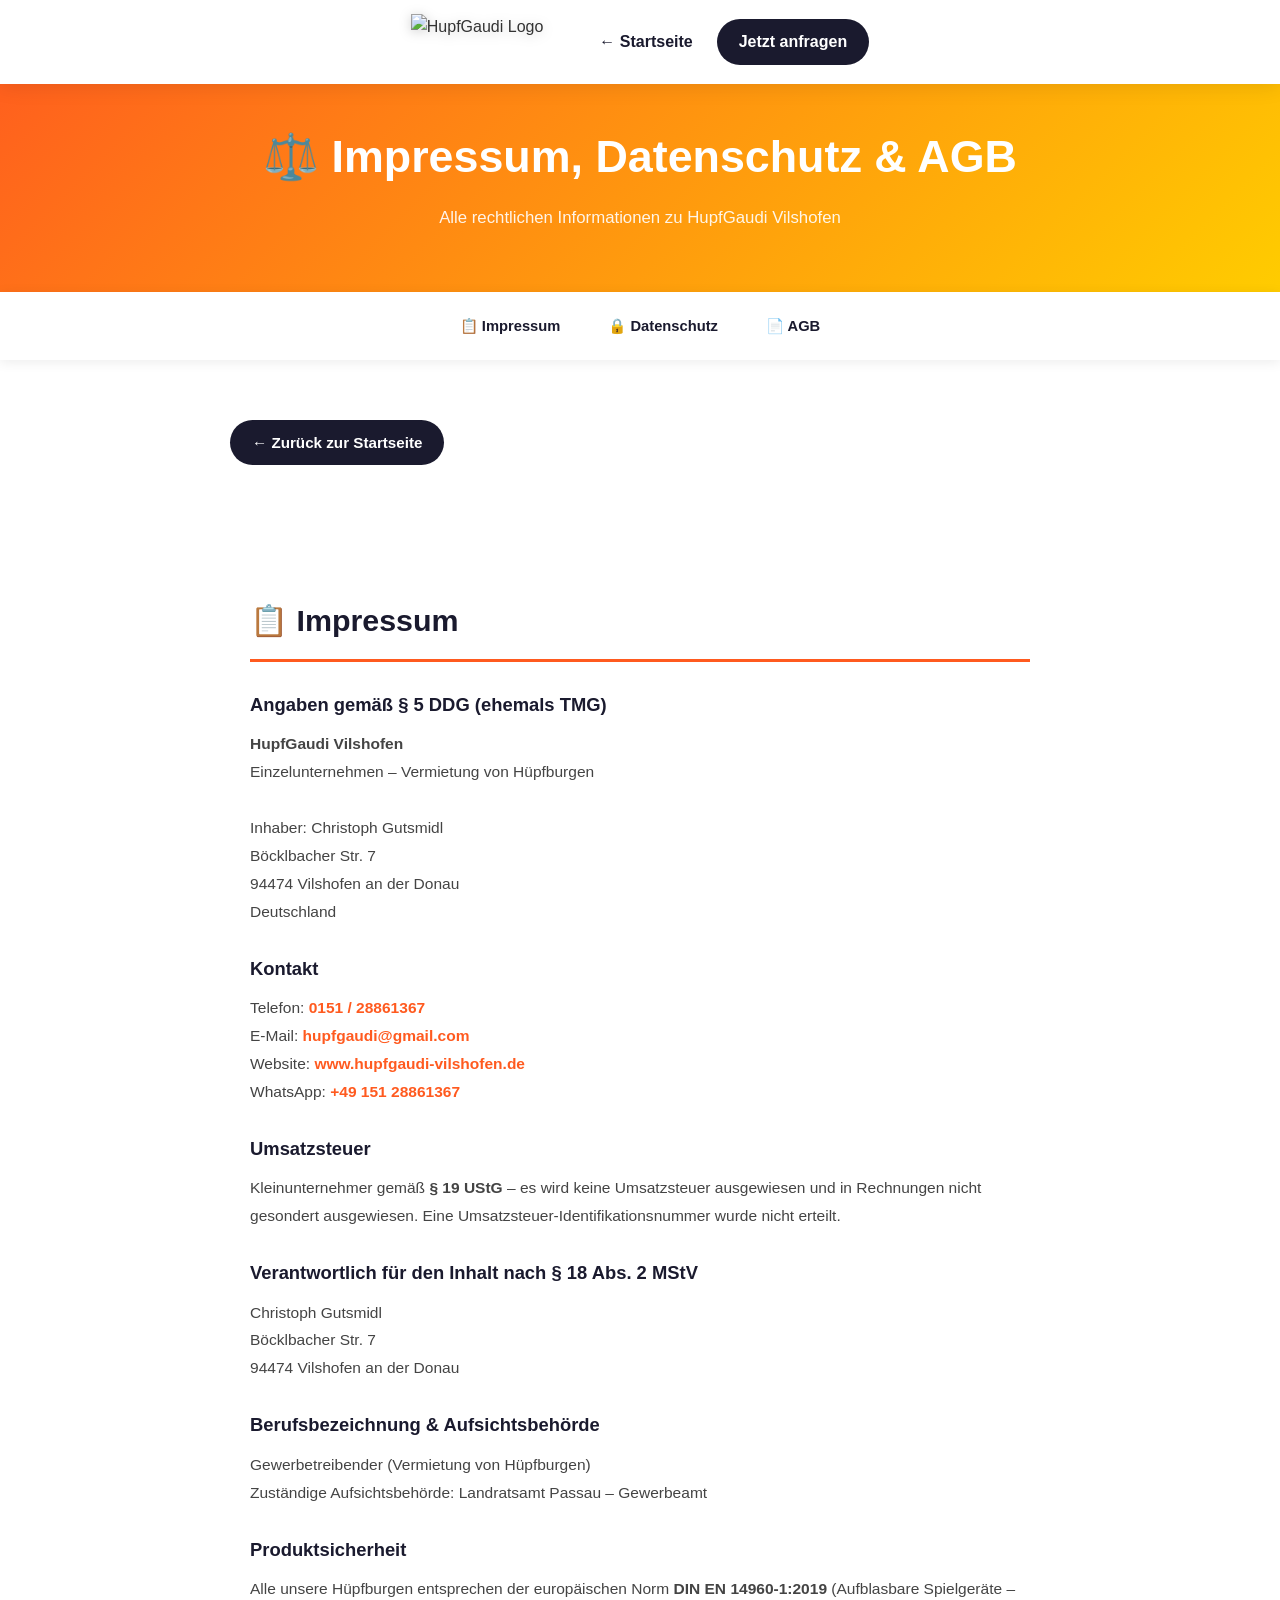
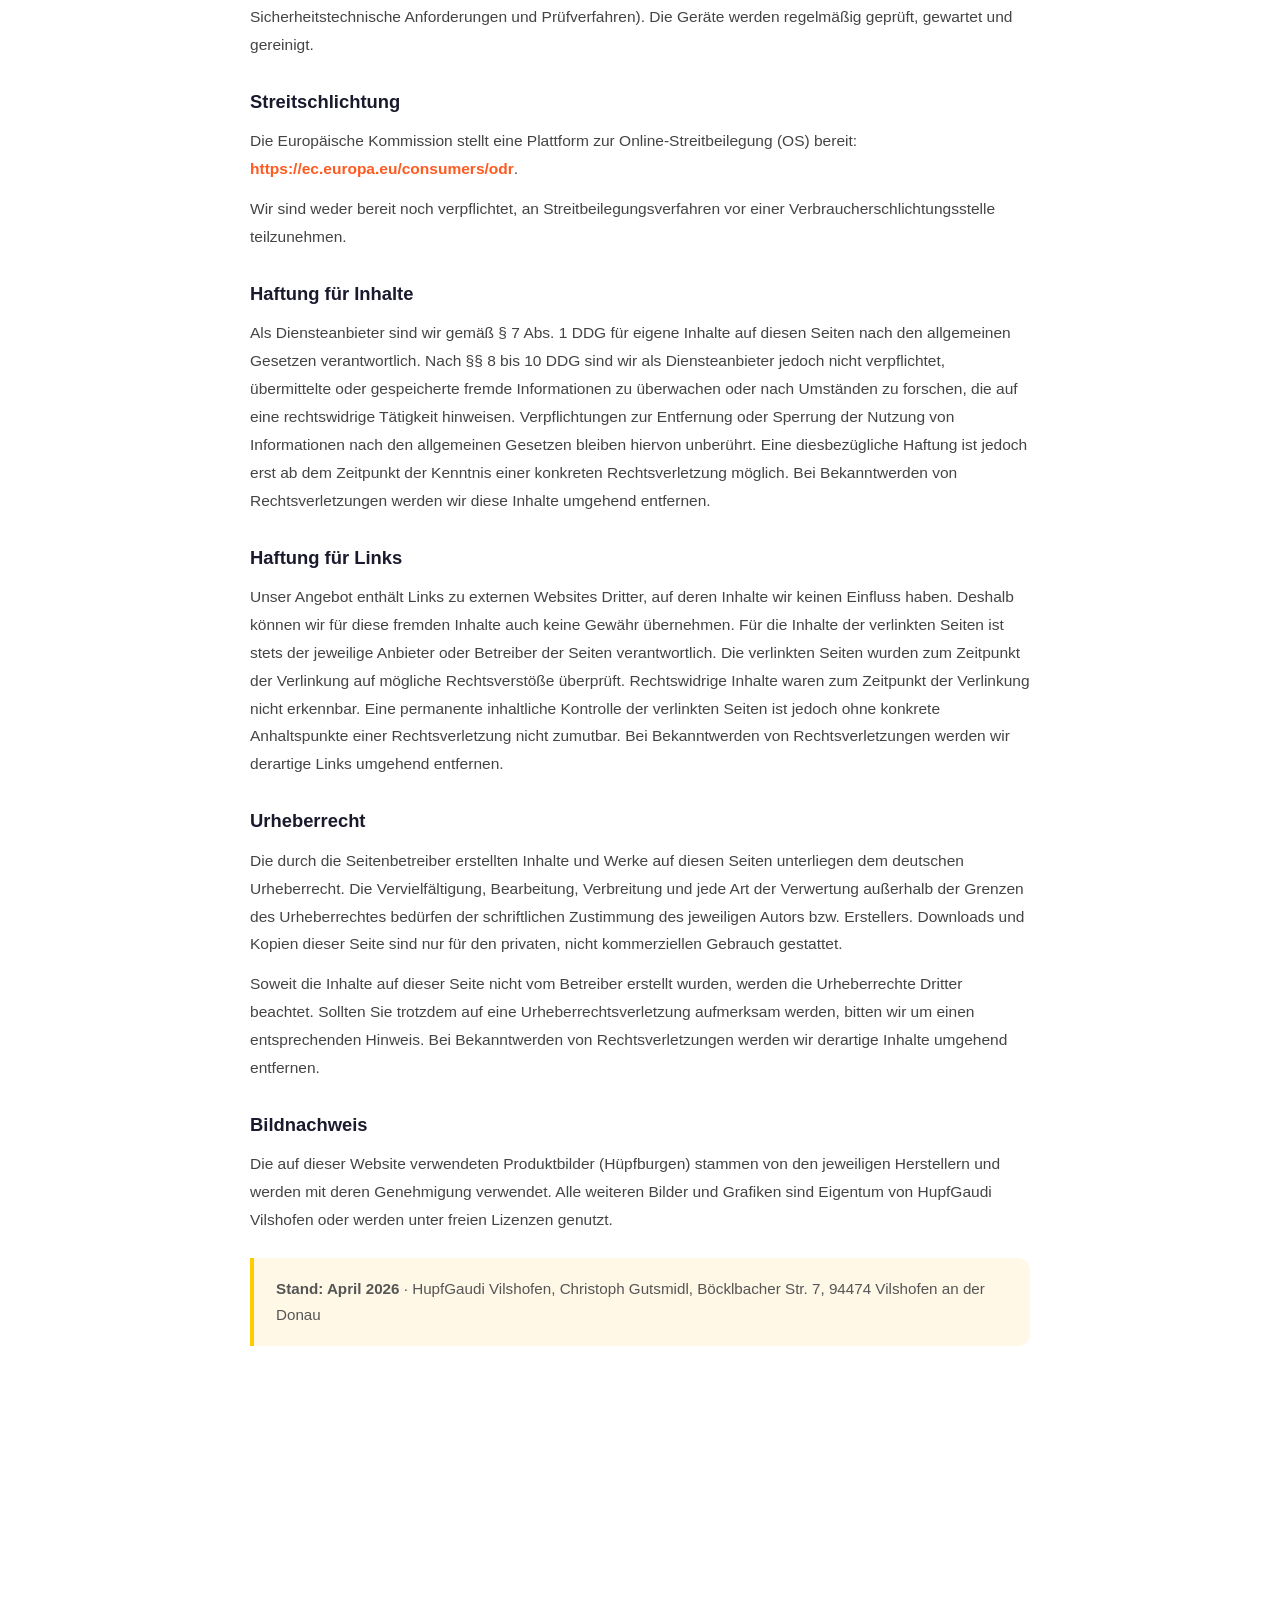
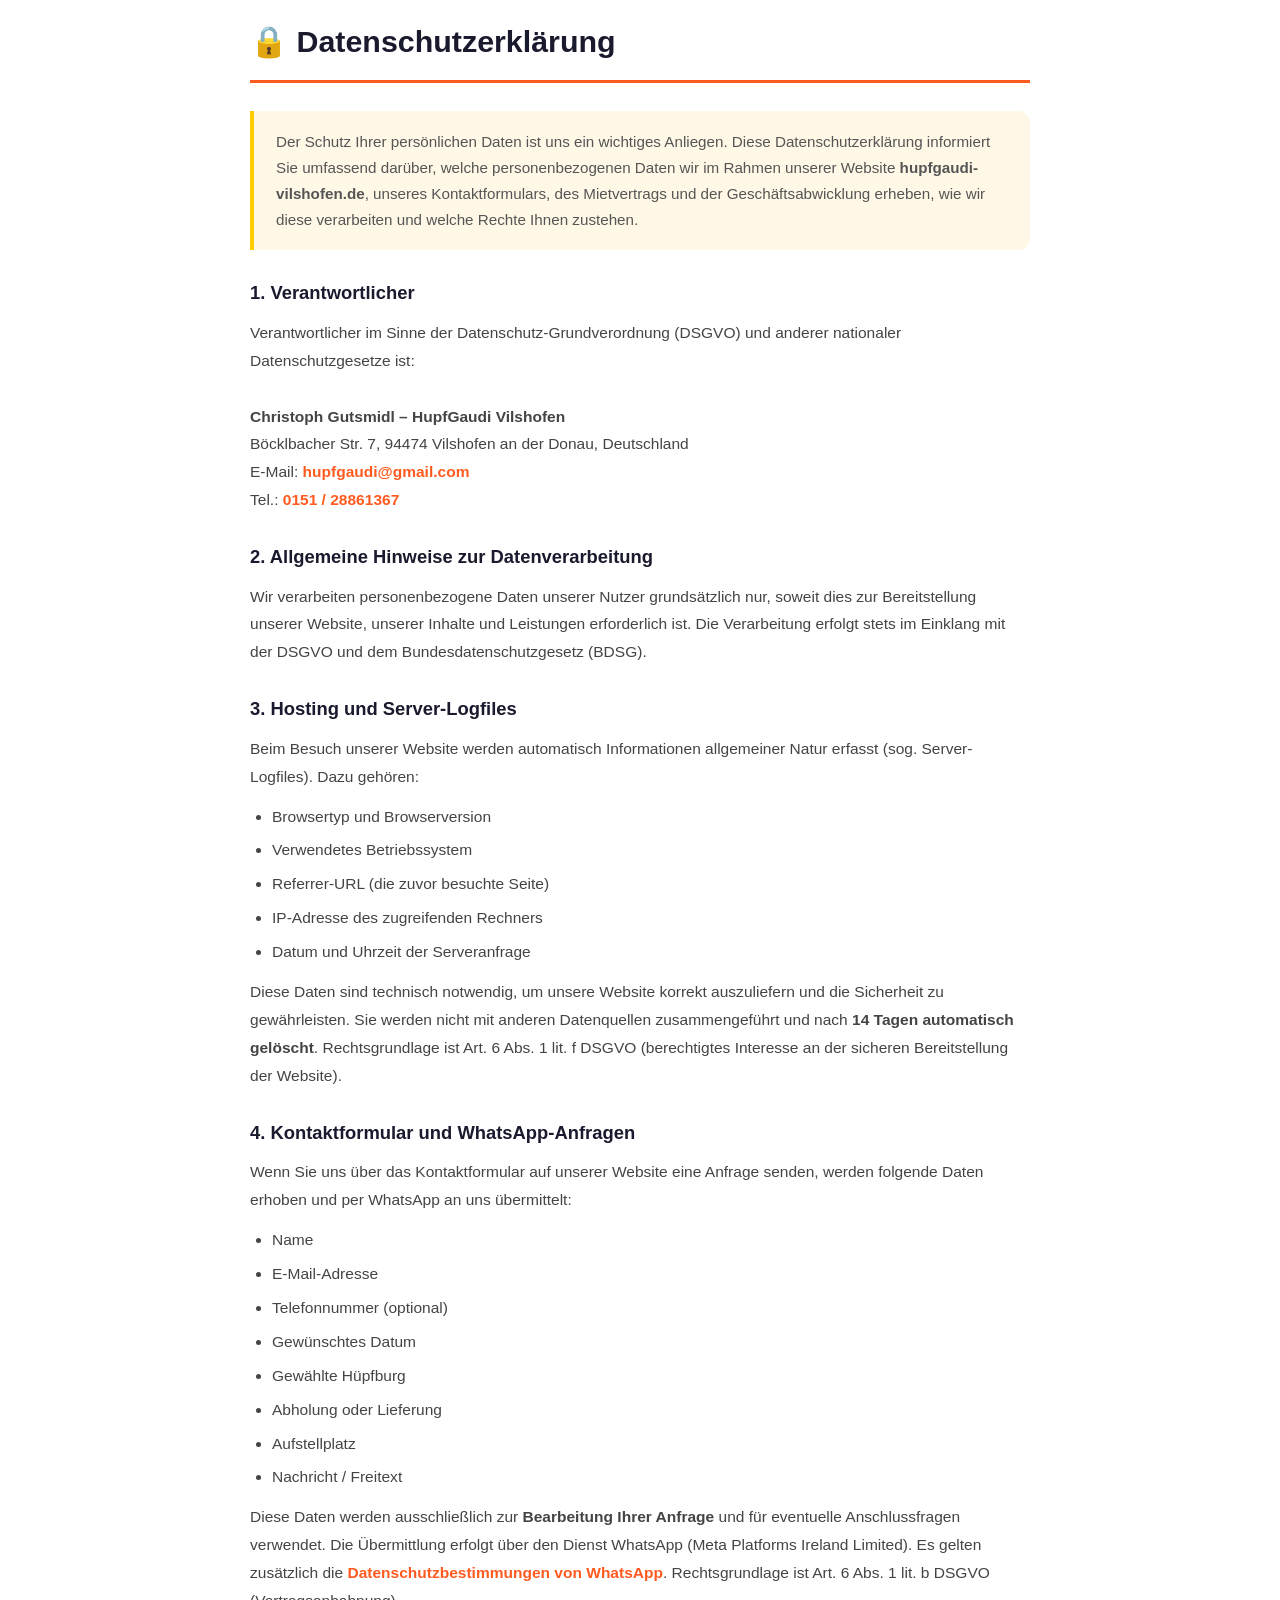
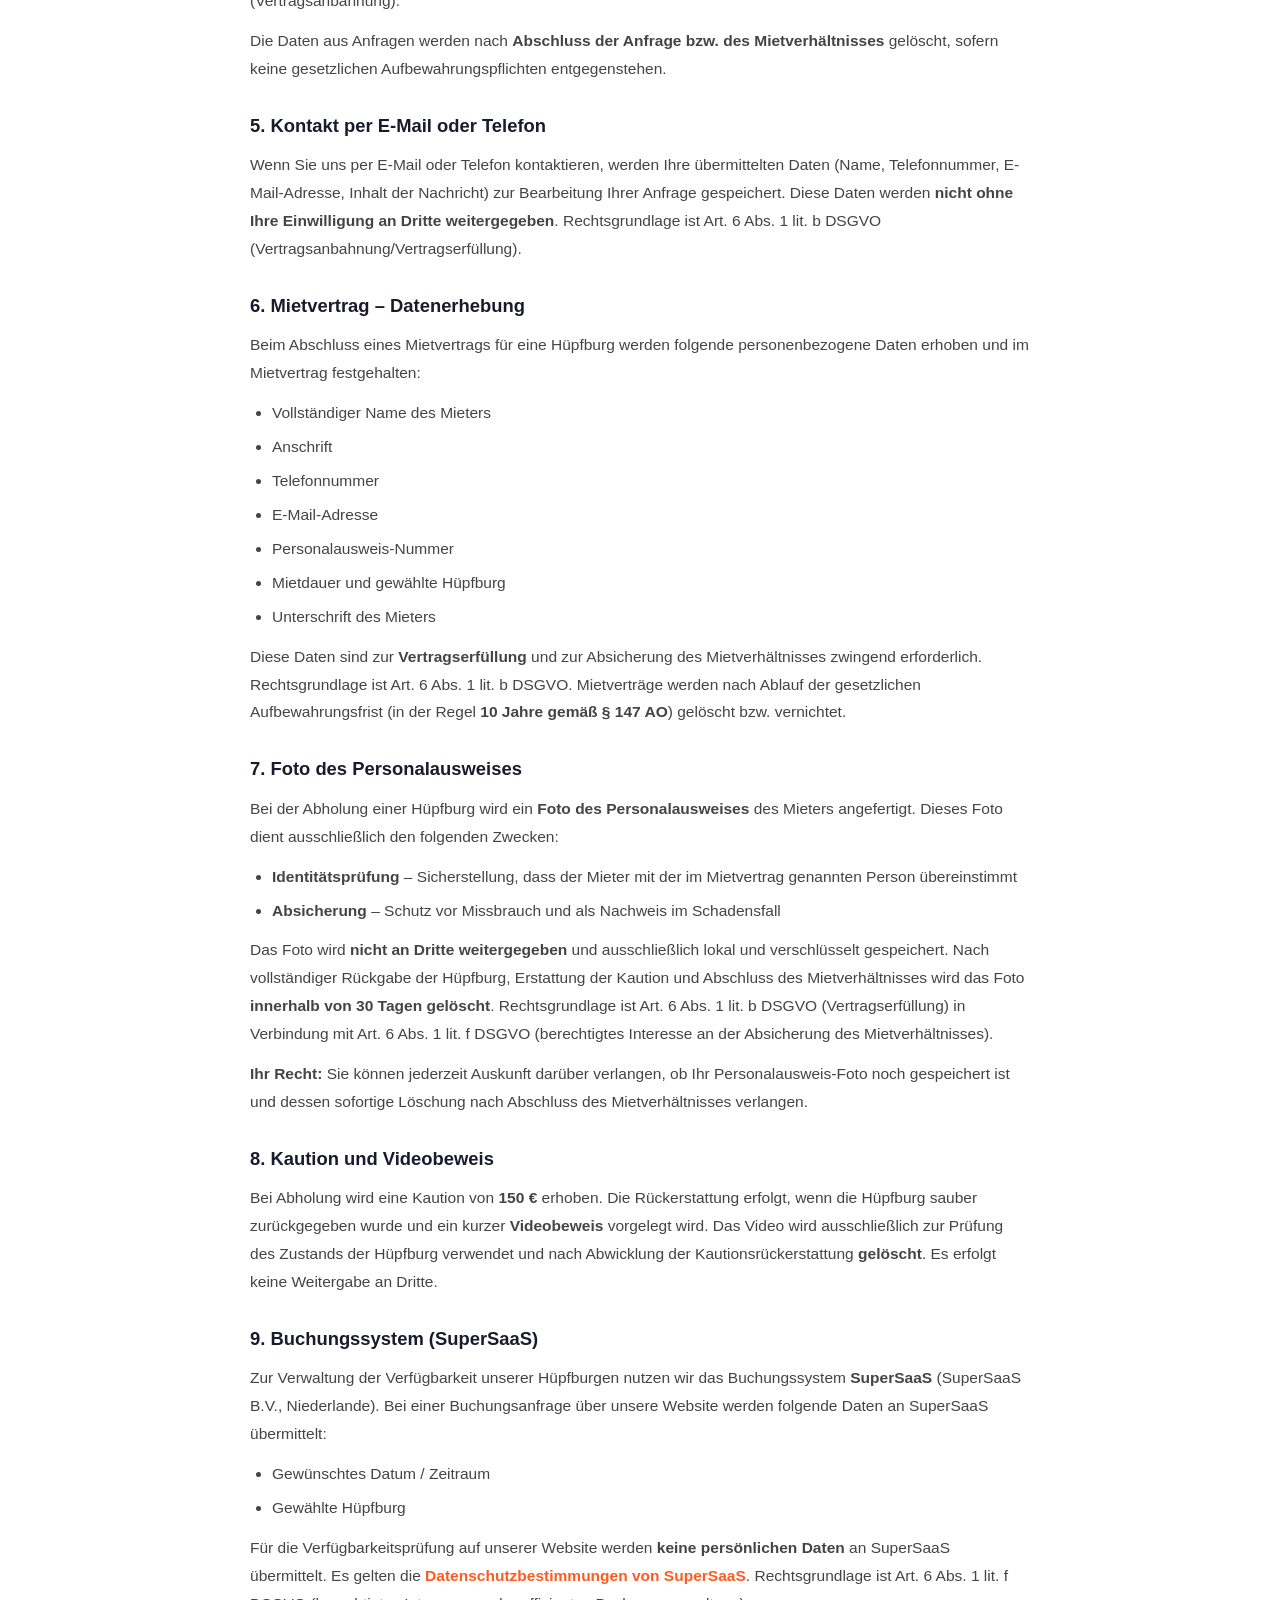
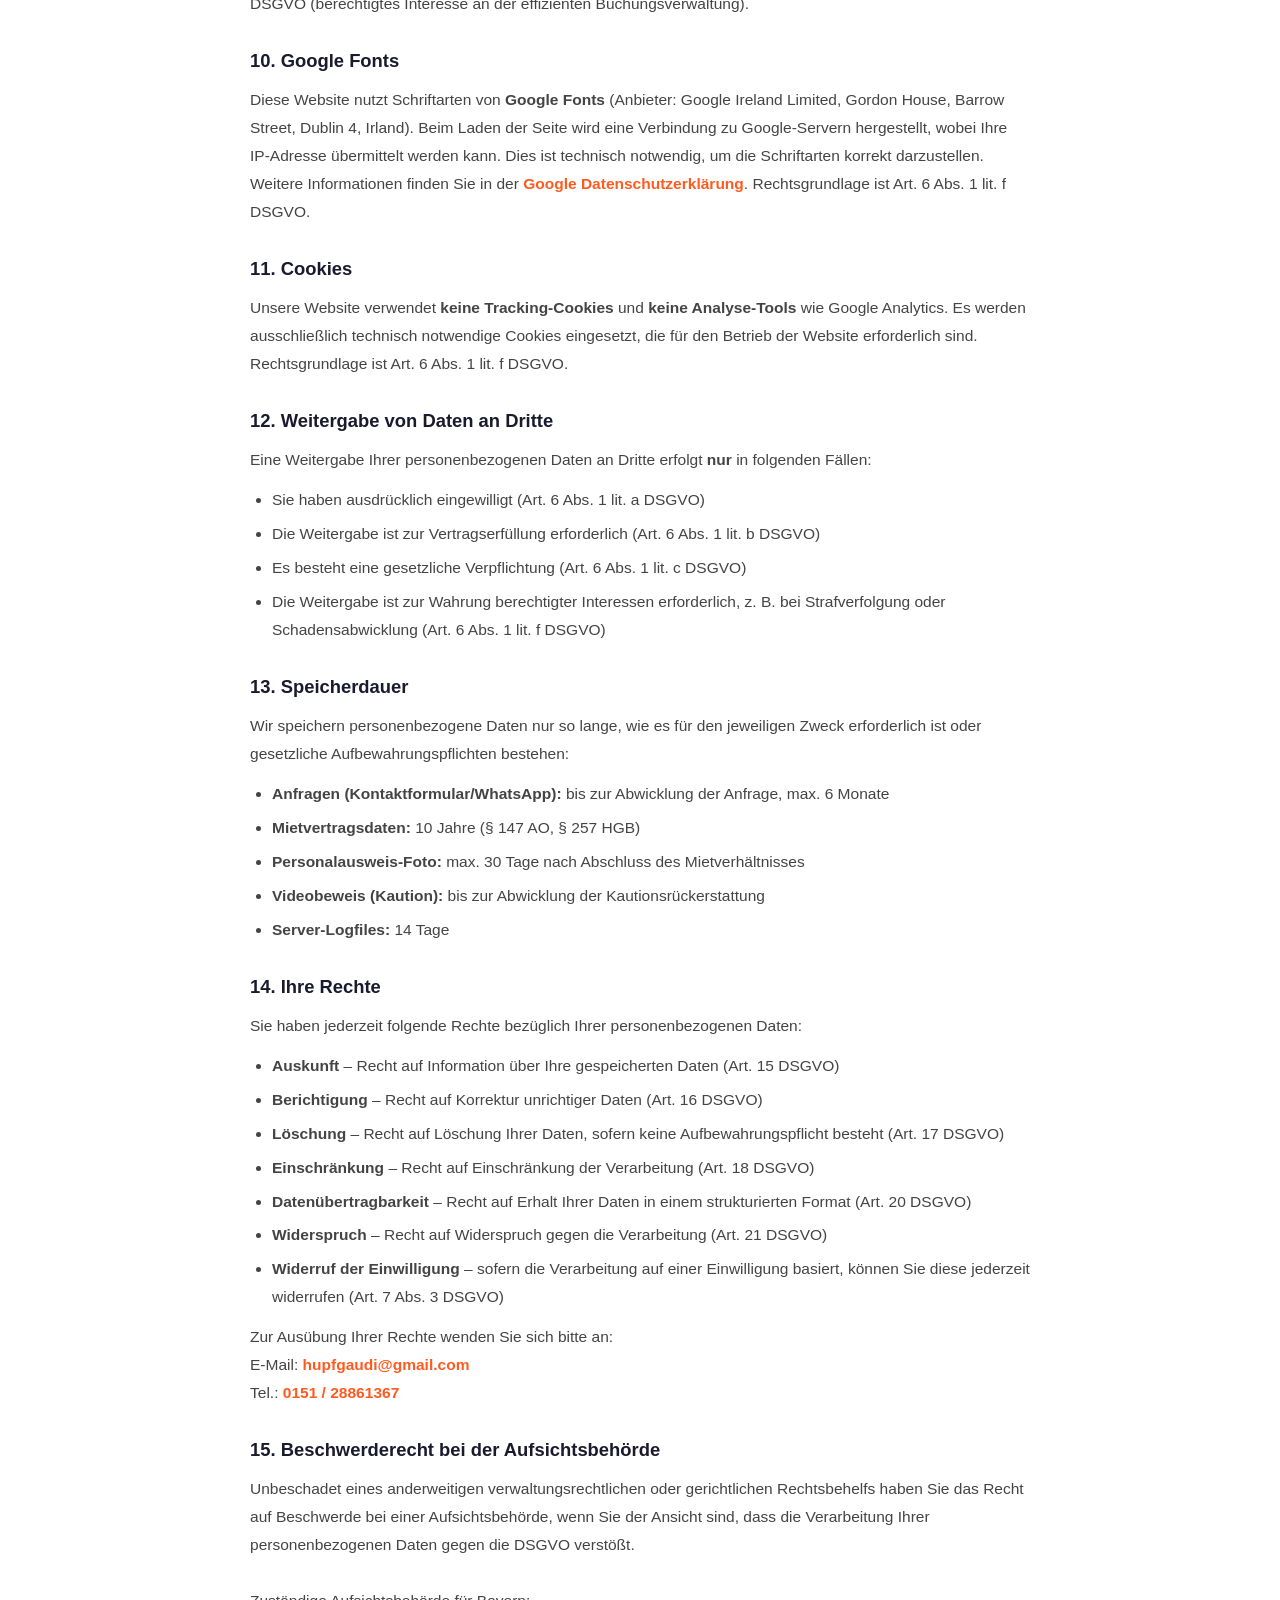
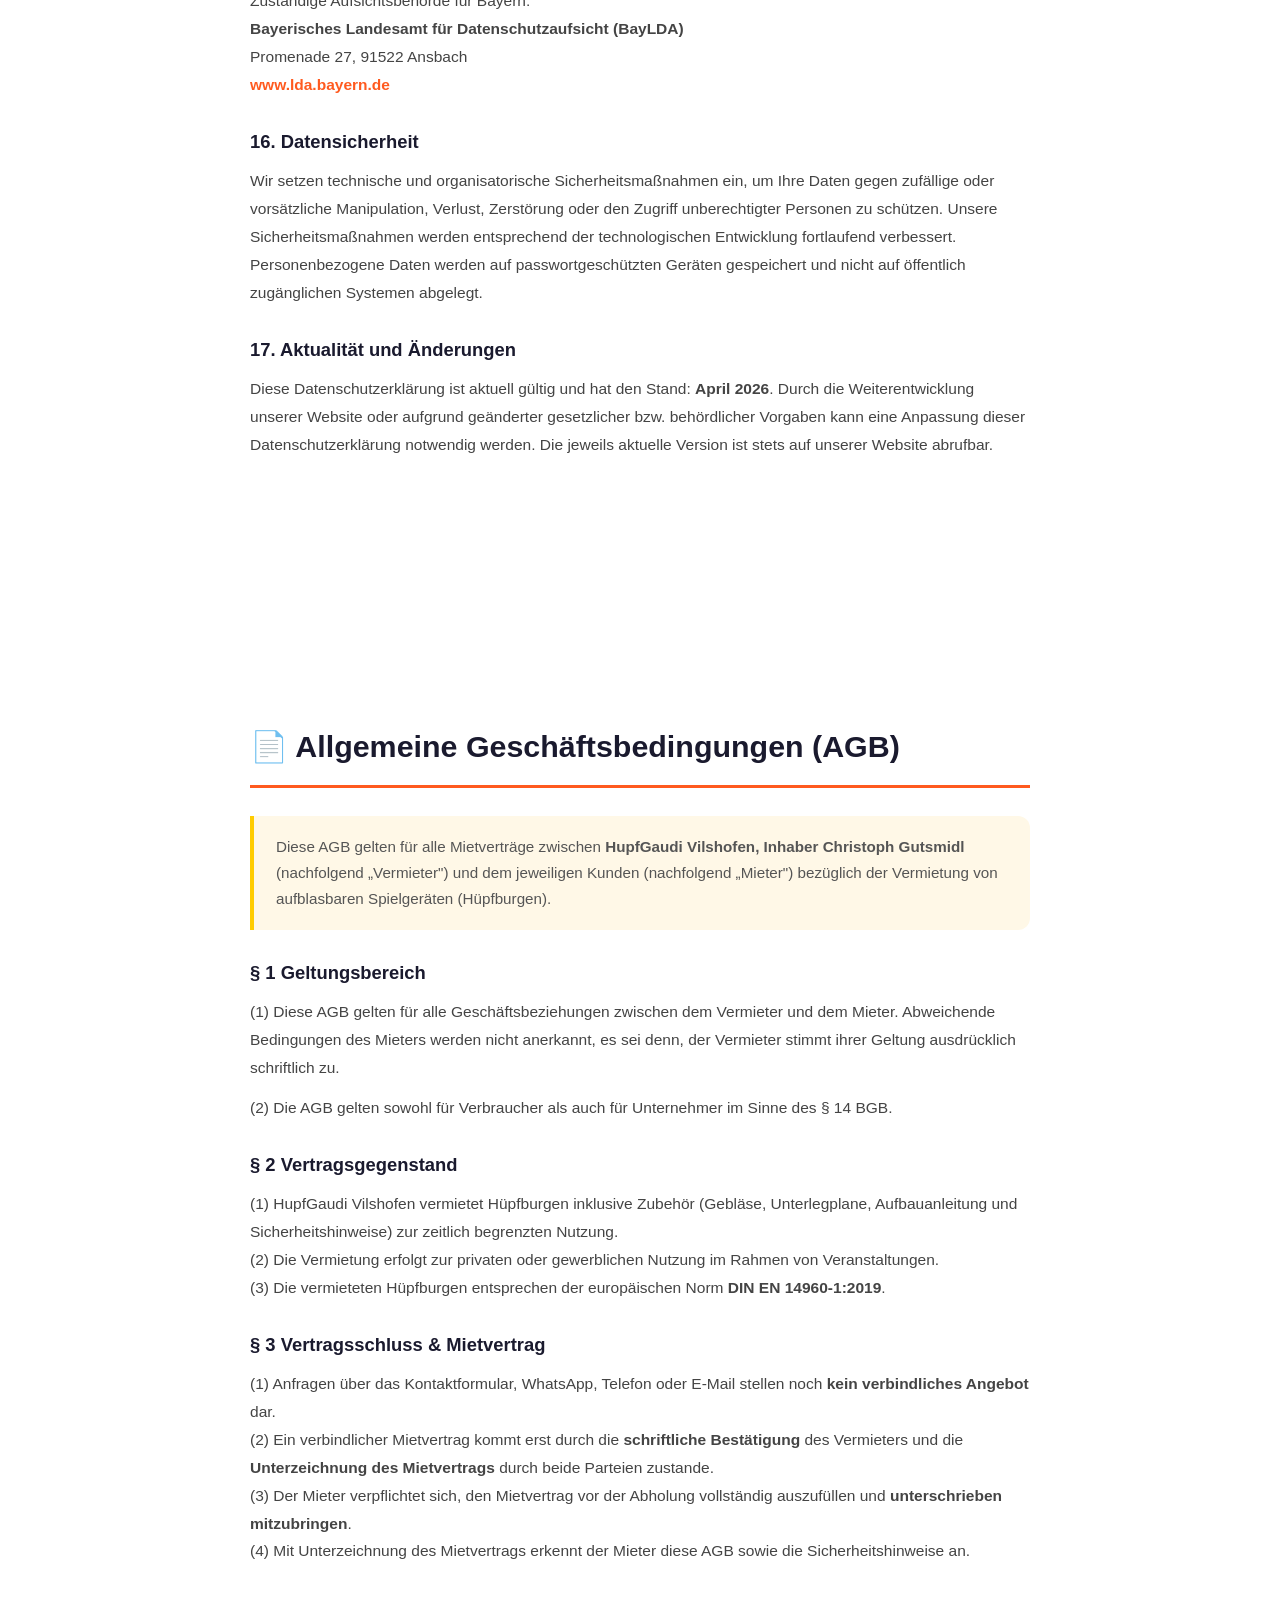
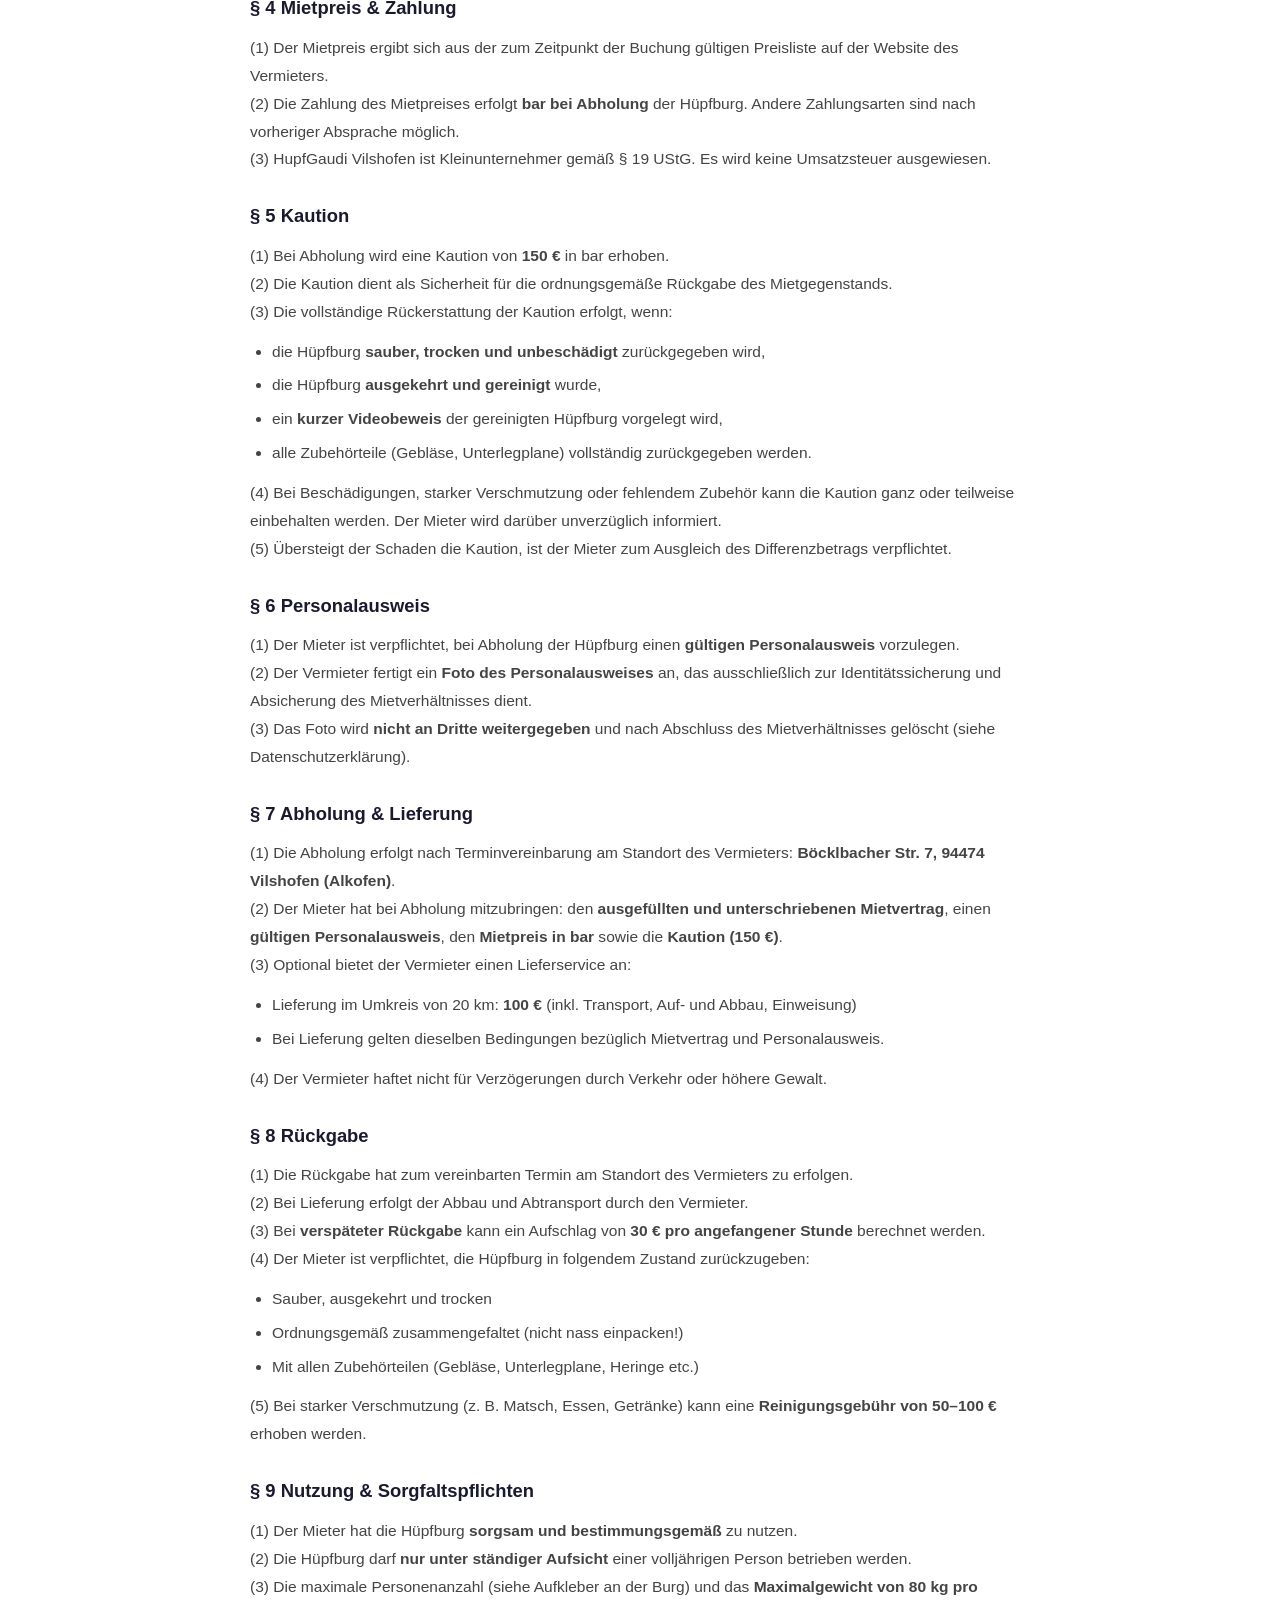
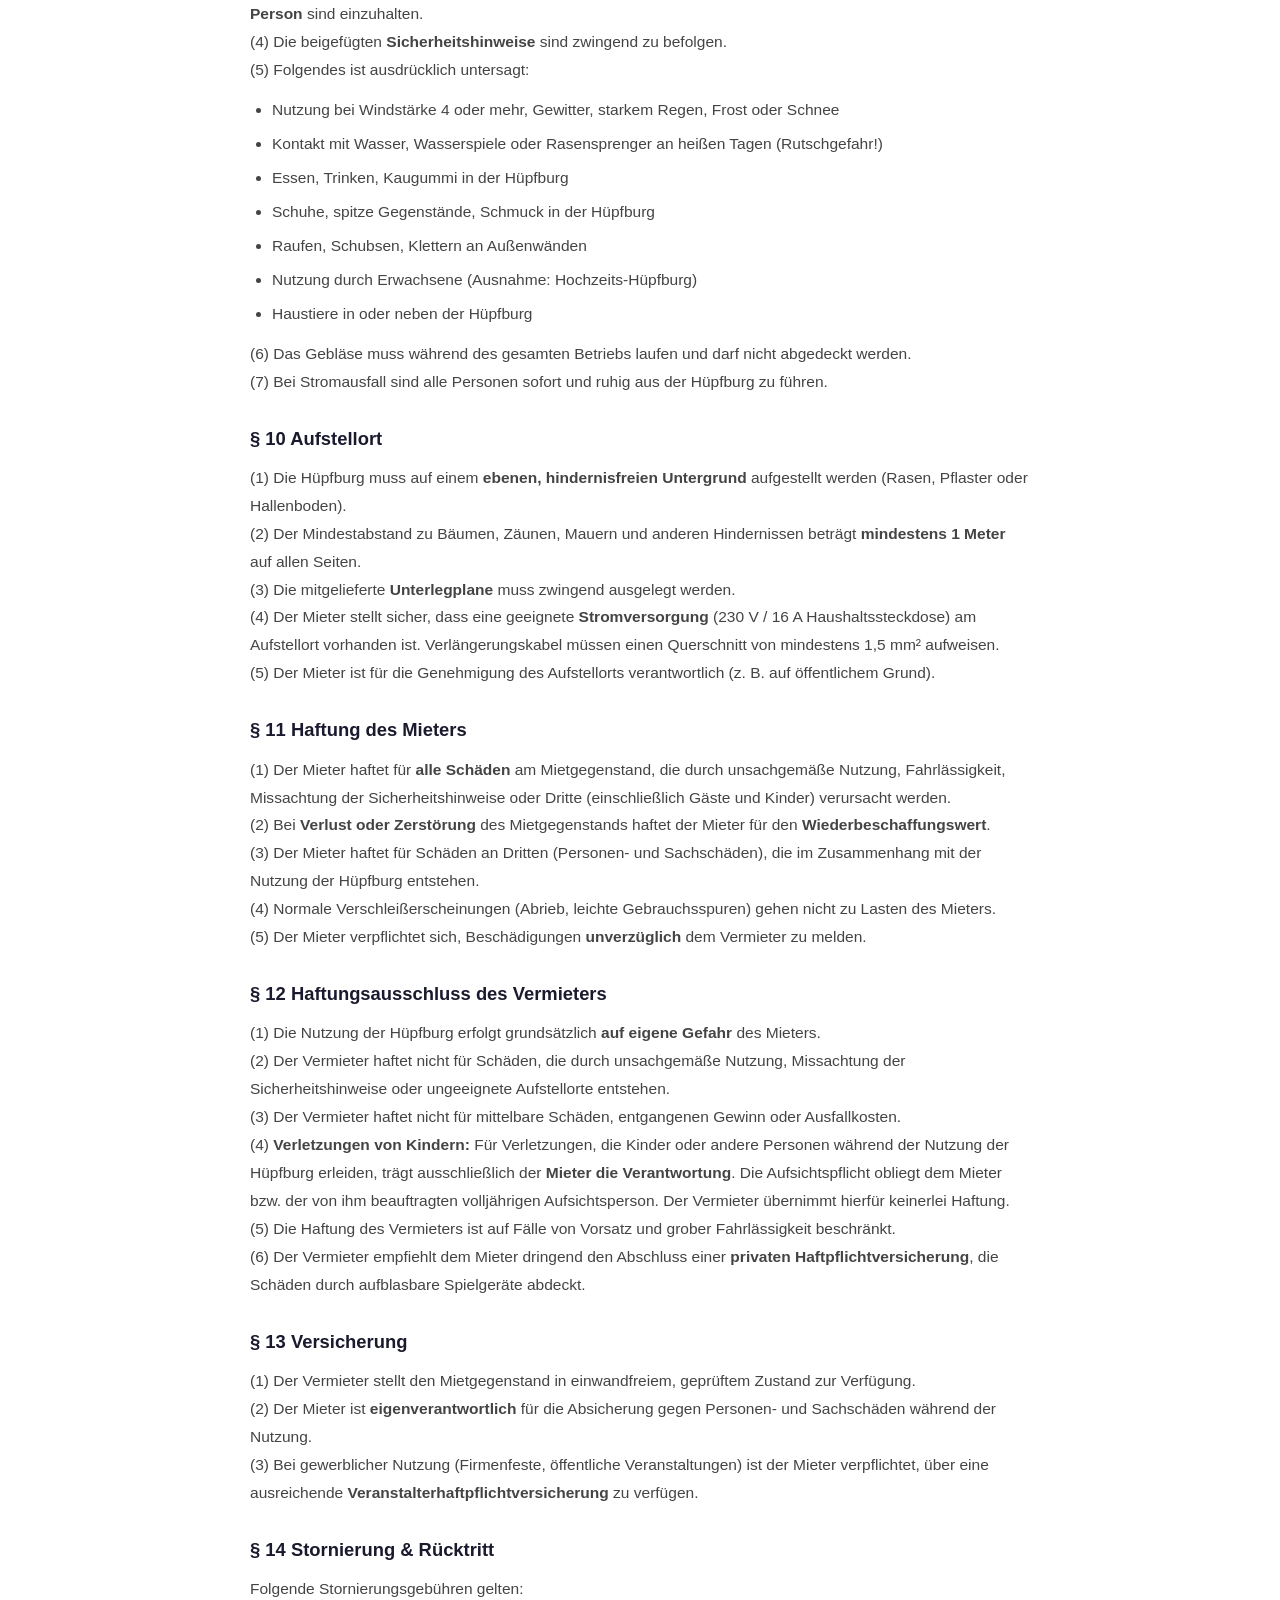
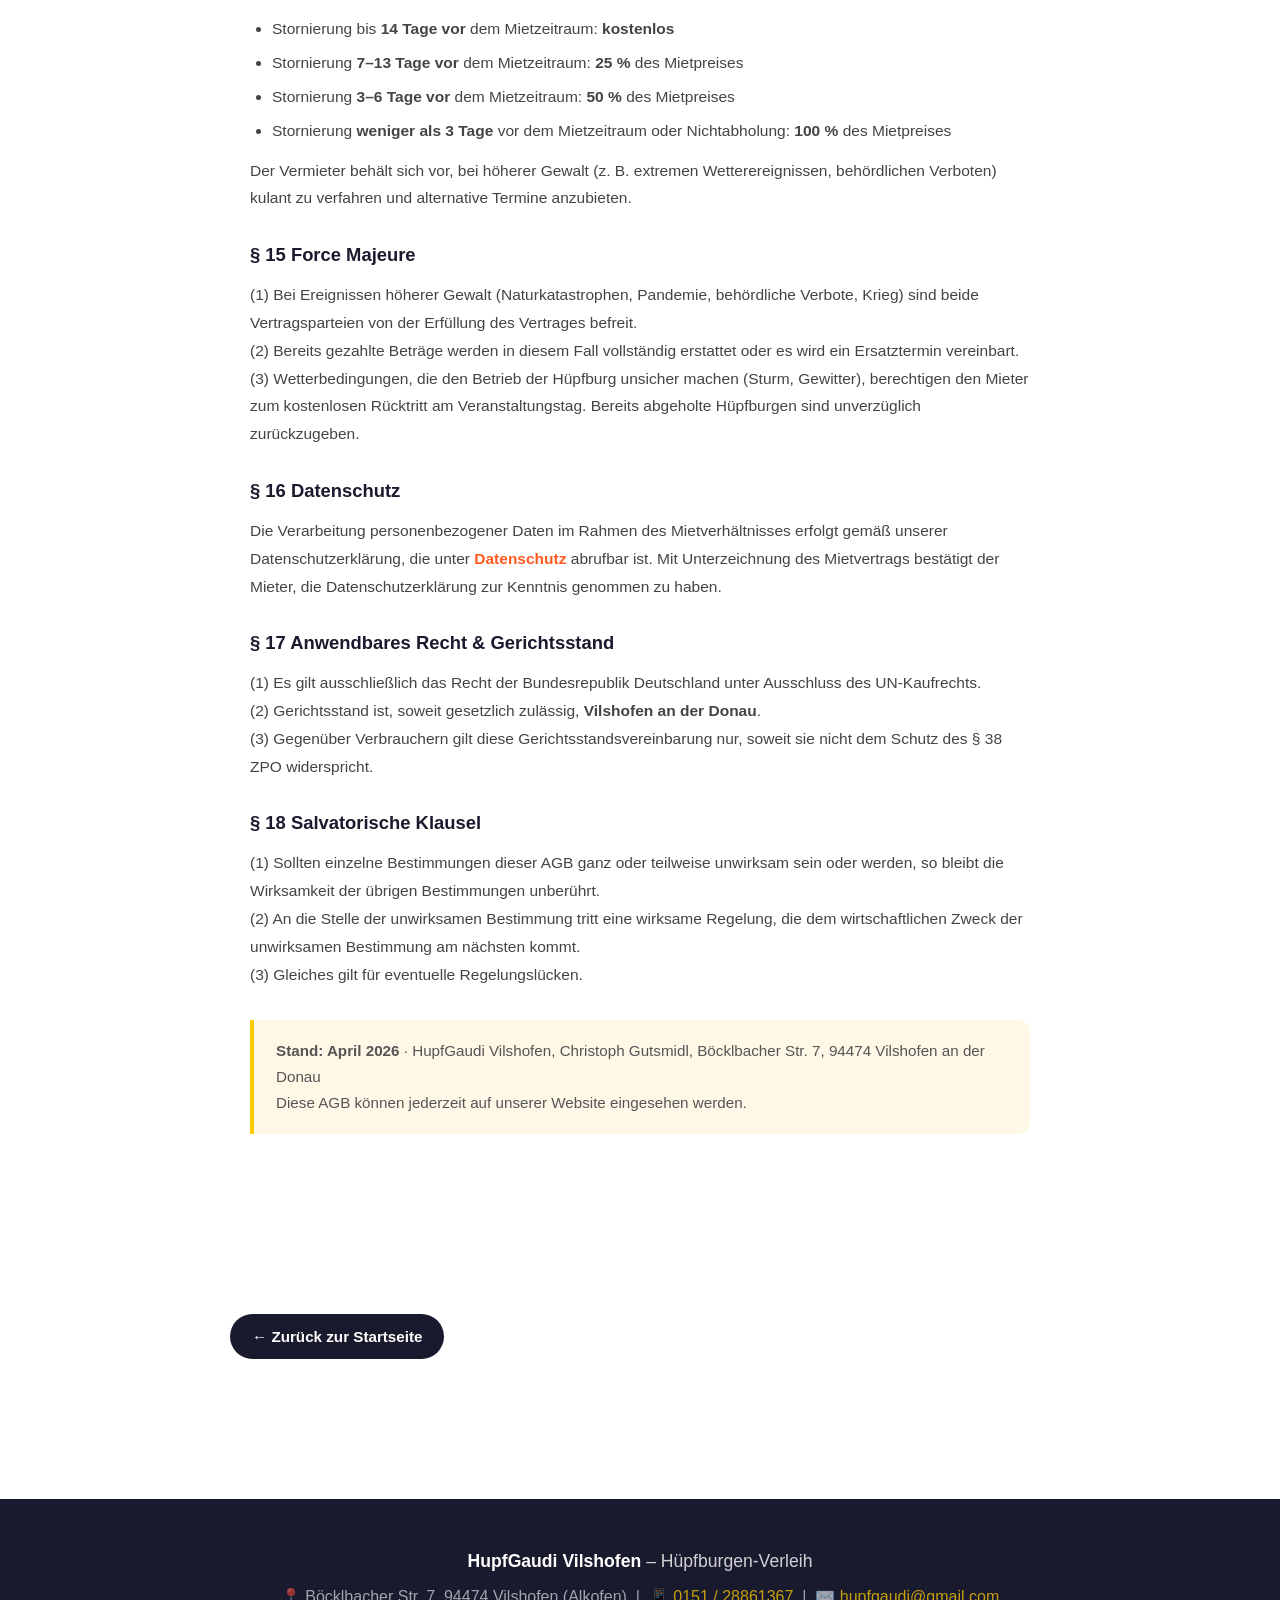
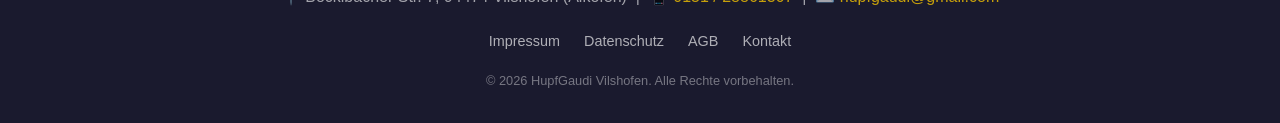
==== commit ac843d50: "SuperSaaS-Migration, DSGVO-Fixes, neue Hüpfburgen, Markenschutz - Buchungssystem komplett auf eigene" ====
--- a/impressum.html
+++ b/impressum.html
@@ -5,9 +5,7 @@
   <meta name="viewport" content="width=device-width, initial-scale=1.0" />
   <title>Impressum, Datenschutz & AGB | HupfGaudi Vilshofen</title>
   <meta name="robots" content="noindex, nofollow" />
-  <link rel="preconnect" href="https://fonts.googleapis.com" />
-  <link rel="preconnect" href="https://fonts.gstatic.com" crossorigin />
-  <link rel="stylesheet" href="https://fonts.googleapis.com/css2?family=Nunito:wght@400;600;700;800;900&display=swap" />
+  <link rel="stylesheet" href="fonts/nunito.css" />
   <link rel="stylesheet" href="style.css" />
   <style>
     .legal-hero {
--- a/fonts/nunito.css
+++ b/fonts/nunito.css
@@ -0,0 +1,225 @@
+/* cyrillic-ext */
+@font-face {
+  font-family: 'Nunito';
+  font-style: normal;
+  font-weight: 400;
+  font-display: swap;
+  src: url(fonts/XRXV3I6Li01BKofIOOaBXso.woff2) format('woff2');
+  unicode-range: U+0460-052F, U+1C80-1C8A, U+20B4, U+2DE0-2DFF, U+A640-A69F, U+FE2E-FE2F;
+}
+/* cyrillic */
+@font-face {
+  font-family: 'Nunito';
+  font-style: normal;
+  font-weight: 400;
+  font-display: swap;
+  src: url(fonts/XRXV3I6Li01BKofIMeaBXso.woff2) format('woff2');
+  unicode-range: U+0301, U+0400-045F, U+0490-0491, U+04B0-04B1, U+2116;
+}
+/* vietnamese */
+@font-face {
+  font-family: 'Nunito';
+  font-style: normal;
+  font-weight: 400;
+  font-display: swap;
+  src: url(fonts/XRXV3I6Li01BKofIOuaBXso.woff2) format('woff2');
+  unicode-range: U+0102-0103, U+0110-0111, U+0128-0129, U+0168-0169, U+01A0-01A1, U+01AF-01B0, U+0300-0301, U+0303-0304, U+0308-0309, U+0323, U+0329, U+1EA0-1EF9, U+20AB;
+}
+/* latin-ext */
+@font-face {
+  font-family: 'Nunito';
+  font-style: normal;
+  font-weight: 400;
+  font-display: swap;
+  src: url(fonts/XRXV3I6Li01BKofIO-aBXso.woff2) format('woff2');
+  unicode-range: U+0100-02BA, U+02BD-02C5, U+02C7-02CC, U+02CE-02D7, U+02DD-02FF, U+0304, U+0308, U+0329, U+1D00-1DBF, U+1E00-1E9F, U+1EF2-1EFF, U+2020, U+20A0-20AB, U+20AD-20C0, U+2113, U+2C60-2C7F, U+A720-A7FF;
+}
+/* latin */
+@font-face {
+  font-family: 'Nunito';
+  font-style: normal;
+  font-weight: 400;
+  font-display: swap;
+  src: url(fonts/XRXV3I6Li01BKofINeaB.woff2) format('woff2');
+  unicode-range: U+0000-00FF, U+0131, U+0152-0153, U+02BB-02BC, U+02C6, U+02DA, U+02DC, U+0304, U+0308, U+0329, U+2000-206F, U+20AC, U+2122, U+2191, U+2193, U+2212, U+2215, U+FEFF, U+FFFD;
+}
+/* cyrillic-ext */
+@font-face {
+  font-family: 'Nunito';
+  font-style: normal;
+  font-weight: 600;
+  font-display: swap;
+  src: url(fonts/XRXV3I6Li01BKofIOOaBXso.woff2) format('woff2');
+  unicode-range: U+0460-052F, U+1C80-1C8A, U+20B4, U+2DE0-2DFF, U+A640-A69F, U+FE2E-FE2F;
+}
+/* cyrillic */
+@font-face {
+  font-family: 'Nunito';
+  font-style: normal;
+  font-weight: 600;
+  font-display: swap;
+  src: url(fonts/XRXV3I6Li01BKofIMeaBXso.woff2) format('woff2');
+  unicode-range: U+0301, U+0400-045F, U+0490-0491, U+04B0-04B1, U+2116;
+}
+/* vietnamese */
+@font-face {
+  font-family: 'Nunito';
+  font-style: normal;
+  font-weight: 600;
+  font-display: swap;
+  src: url(fonts/XRXV3I6Li01BKofIOuaBXso.woff2) format('woff2');
+  unicode-range: U+0102-0103, U+0110-0111, U+0128-0129, U+0168-0169, U+01A0-01A1, U+01AF-01B0, U+0300-0301, U+0303-0304, U+0308-0309, U+0323, U+0329, U+1EA0-1EF9, U+20AB;
+}
+/* latin-ext */
+@font-face {
+  font-family: 'Nunito';
+  font-style: normal;
+  font-weight: 600;
+  font-display: swap;
+  src: url(fonts/XRXV3I6Li01BKofIO-aBXso.woff2) format('woff2');
+  unicode-range: U+0100-02BA, U+02BD-02C5, U+02C7-02CC, U+02CE-02D7, U+02DD-02FF, U+0304, U+0308, U+0329, U+1D00-1DBF, U+1E00-1E9F, U+1EF2-1EFF, U+2020, U+20A0-20AB, U+20AD-20C0, U+2113, U+2C60-2C7F, U+A720-A7FF;
+}
+/* latin */
+@font-face {
+  font-family: 'Nunito';
+  font-style: normal;
+  font-weight: 600;
+  font-display: swap;
+  src: url(fonts/XRXV3I6Li01BKofINeaB.woff2) format('woff2');
+  unicode-range: U+0000-00FF, U+0131, U+0152-0153, U+02BB-02BC, U+02C6, U+02DA, U+02DC, U+0304, U+0308, U+0329, U+2000-206F, U+20AC, U+2122, U+2191, U+2193, U+2212, U+2215, U+FEFF, U+FFFD;
+}
+/* cyrillic-ext */
+@font-face {
+  font-family: 'Nunito';
+  font-style: normal;
+  font-weight: 700;
+  font-display: swap;
+  src: url(fonts/XRXV3I6Li01BKofIOOaBXso.woff2) format('woff2');
+  unicode-range: U+0460-052F, U+1C80-1C8A, U+20B4, U+2DE0-2DFF, U+A640-A69F, U+FE2E-FE2F;
+}
+/* cyrillic */
+@font-face {
+  font-family: 'Nunito';
+  font-style: normal;
+  font-weight: 700;
+  font-display: swap;
+  src: url(fonts/XRXV3I6Li01BKofIMeaBXso.woff2) format('woff2');
+  unicode-range: U+0301, U+0400-045F, U+0490-0491, U+04B0-04B1, U+2116;
+}
+/* vietnamese */
+@font-face {
+  font-family: 'Nunito';
+  font-style: normal;
+  font-weight: 700;
+  font-display: swap;
+  src: url(fonts/XRXV3I6Li01BKofIOuaBXso.woff2) format('woff2');
+  unicode-range: U+0102-0103, U+0110-0111, U+0128-0129, U+0168-0169, U+01A0-01A1, U+01AF-01B0, U+0300-0301, U+0303-0304, U+0308-0309, U+0323, U+0329, U+1EA0-1EF9, U+20AB;
+}
+/* latin-ext */
+@font-face {
+  font-family: 'Nunito';
+  font-style: normal;
+  font-weight: 700;
+  font-display: swap;
+  src: url(fonts/XRXV3I6Li01BKofIO-aBXso.woff2) format('woff2');
+  unicode-range: U+0100-02BA, U+02BD-02C5, U+02C7-02CC, U+02CE-02D7, U+02DD-02FF, U+0304, U+0308, U+0329, U+1D00-1DBF, U+1E00-1E9F, U+1EF2-1EFF, U+2020, U+20A0-20AB, U+20AD-20C0, U+2113, U+2C60-2C7F, U+A720-A7FF;
+}
+/* latin */
+@font-face {
+  font-family: 'Nunito';
+  font-style: normal;
+  font-weight: 700;
+  font-display: swap;
+  src: url(fonts/XRXV3I6Li01BKofINeaB.woff2) format('woff2');
+  unicode-range: U+0000-00FF, U+0131, U+0152-0153, U+02BB-02BC, U+02C6, U+02DA, U+02DC, U+0304, U+0308, U+0329, U+2000-206F, U+20AC, U+2122, U+2191, U+2193, U+2212, U+2215, U+FEFF, U+FFFD;
+}
+/* cyrillic-ext */
+@font-face {
+  font-family: 'Nunito';
+  font-style: normal;
+  font-weight: 800;
+  font-display: swap;
+  src: url(fonts/XRXV3I6Li01BKofIOOaBXso.woff2) format('woff2');
+  unicode-range: U+0460-052F, U+1C80-1C8A, U+20B4, U+2DE0-2DFF, U+A640-A69F, U+FE2E-FE2F;
+}
+/* cyrillic */
+@font-face {
+  font-family: 'Nunito';
+  font-style: normal;
+  font-weight: 800;
+  font-display: swap;
+  src: url(fonts/XRXV3I6Li01BKofIMeaBXso.woff2) format('woff2');
+  unicode-range: U+0301, U+0400-045F, U+0490-0491, U+04B0-04B1, U+2116;
+}
+/* vietnamese */
+@font-face {
+  font-family: 'Nunito';
+  font-style: normal;
+  font-weight: 800;
+  font-display: swap;
+  src: url(fonts/XRXV3I6Li01BKofIOuaBXso.woff2) format('woff2');
+  unicode-range: U+0102-0103, U+0110-0111, U+0128-0129, U+0168-0169, U+01A0-01A1, U+01AF-01B0, U+0300-0301, U+0303-0304, U+0308-0309, U+0323, U+0329, U+1EA0-1EF9, U+20AB;
+}
+/* latin-ext */
+@font-face {
+  font-family: 'Nunito';
+  font-style: normal;
+  font-weight: 800;
+  font-display: swap;
+  src: url(fonts/XRXV3I6Li01BKofIO-aBXso.woff2) format('woff2');
+  unicode-range: U+0100-02BA, U+02BD-02C5, U+02C7-02CC, U+02CE-02D7, U+02DD-02FF, U+0304, U+0308, U+0329, U+1D00-1DBF, U+1E00-1E9F, U+1EF2-1EFF, U+2020, U+20A0-20AB, U+20AD-20C0, U+2113, U+2C60-2C7F, U+A720-A7FF;
+}
+/* latin */
+@font-face {
+  font-family: 'Nunito';
+  font-style: normal;
+  font-weight: 800;
+  font-display: swap;
+  src: url(fonts/XRXV3I6Li01BKofINeaB.woff2) format('woff2');
+  unicode-range: U+0000-00FF, U+0131, U+0152-0153, U+02BB-02BC, U+02C6, U+02DA, U+02DC, U+0304, U+0308, U+0329, U+2000-206F, U+20AC, U+2122, U+2191, U+2193, U+2212, U+2215, U+FEFF, U+FFFD;
+}
+/* cyrillic-ext */
+@font-face {
+  font-family: 'Nunito';
+  font-style: normal;
+  font-weight: 900;
+  font-display: swap;
+  src: url(fonts/XRXV3I6Li01BKofIOOaBXso.woff2) format('woff2');
+  unicode-range: U+0460-052F, U+1C80-1C8A, U+20B4, U+2DE0-2DFF, U+A640-A69F, U+FE2E-FE2F;
+}
+/* cyrillic */
+@font-face {
+  font-family: 'Nunito';
+  font-style: normal;
+  font-weight: 900;
+  font-display: swap;
+  src: url(fonts/XRXV3I6Li01BKofIMeaBXso.woff2) format('woff2');
+  unicode-range: U+0301, U+0400-045F, U+0490-0491, U+04B0-04B1, U+2116;
+}
+/* vietnamese */
+@font-face {
+  font-family: 'Nunito';
+  font-style: normal;
+  font-weight: 900;
+  font-display: swap;
+  src: url(fonts/XRXV3I6Li01BKofIOuaBXso.woff2) format('woff2');
+  unicode-range: U+0102-0103, U+0110-0111, U+0128-0129, U+0168-0169, U+01A0-01A1, U+01AF-01B0, U+0300-0301, U+0303-0304, U+0308-0309, U+0323, U+0329, U+1EA0-1EF9, U+20AB;
+}
+/* latin-ext */
+@font-face {
+  font-family: 'Nunito';
+  font-style: normal;
+  font-weight: 900;
+  font-display: swap;
+  src: url(fonts/XRXV3I6Li01BKofIO-aBXso.woff2) format('woff2');
+  unicode-range: U+0100-02BA, U+02BD-02C5, U+02C7-02CC, U+02CE-02D7, U+02DD-02FF, U+0304, U+0308, U+0329, U+1D00-1DBF, U+1E00-1E9F, U+1EF2-1EFF, U+2020, U+20A0-20AB, U+20AD-20C0, U+2113, U+2C60-2C7F, U+A720-A7FF;
+}
+/* latin */
+@font-face {
+  font-family: 'Nunito';
+  font-style: normal;
+  font-weight: 900;
+  font-display: swap;
+  src: url(fonts/XRXV3I6Li01BKofINeaB.woff2) format('woff2');
+  unicode-range: U+0000-00FF, U+0131, U+0152-0153, U+02BB-02BC, U+02C6, U+02DA, U+02DC, U+0304, U+0308, U+0329, U+2000-206F, U+20AC, U+2122, U+2191, U+2193, U+2212, U+2215, U+FEFF, U+FFFD;
+}
--- a/style.css
+++ b/style.css
@@ -124,6 +124,112 @@
   box-shadow: 0 6px 20px rgba(255,90,31,.4);
 }
 
+/* Instagram-Link im Header */
+.social-link {
+  display: inline-flex;
+  align-items: center;
+  gap: 10px;
+  margin-left: 12px;
+  text-decoration: none;
+  transition: transform .2s;
+}
+.social-link:hover { transform: translateY(-1px); }
+.social-link:hover .social-btn {
+  box-shadow: 0 6px 20px rgba(220,39,67,.4);
+  transform: scale(1.05);
+}
+.social-text {
+  font-size: .82rem;
+  font-weight: 700;
+  color: var(--dark);
+  white-space: nowrap;
+}
+.social-btn {
+  display: inline-flex;
+  align-items: center;
+  justify-content: center;
+  width: 40px;
+  height: 40px;
+  border-radius: 50%;
+  background: linear-gradient(45deg, #f09433 0%, #e6683c 25%, #dc2743 50%, #cc2366 75%, #bc1888 100%);
+  color: #fff;
+  box-shadow: 0 2px 8px rgba(0,0,0,.15);
+  transition: transform .2s, box-shadow .2s;
+  flex-shrink: 0;
+}
+@media (max-width: 1100px) {
+  .social-text { display: none; }
+}
+
+/* Sprach-Umschalter */
+.lang-switcher {
+  position: relative;
+  margin-left: 12px;
+}
+.lang-current {
+  display: flex;
+  align-items: center;
+  gap: 6px;
+  padding: 8px 14px;
+  background: rgba(255,255,255,.9);
+  border: 1.5px solid rgba(0,0,0,.08);
+  border-radius: 50px;
+  font-family: inherit;
+  font-size: .88rem;
+  font-weight: 700;
+  color: var(--dark);
+  cursor: pointer;
+  transition: all .2s;
+}
+.lang-current:hover { background: #fff; transform: translateY(-1px); box-shadow: 0 4px 12px rgba(0,0,0,.1); }
+.lang-arrow { font-size: .7rem; opacity: .6; }
+.lang-dropdown {
+  position: absolute;
+  top: 100%;
+  right: 0;
+  margin-top: 6px;
+  background: #fff;
+  border-radius: 12px;
+  box-shadow: 0 8px 32px rgba(0,0,0,.15);
+  overflow: hidden;
+  display: none;
+  min-width: 160px;
+  z-index: 1000;
+}
+.lang-switcher.open .lang-dropdown { display: block; }
+.lang-dropdown button {
+  display: flex;
+  align-items: center;
+  gap: 10px;
+  width: 100%;
+  padding: 10px 16px;
+  border: none;
+  background: transparent;
+  font-family: inherit;
+  font-size: .9rem;
+  font-weight: 500;
+  color: var(--dark);
+  cursor: pointer;
+  text-align: left;
+  transition: background .15s;
+}
+.lang-dropdown button:hover { background: #fff8f5; color: var(--primary); padding-left: 20px; }
+.lang-flag-img {
+  width: 28px;
+  height: 21px;
+  object-fit: cover;
+  border-radius: 3px;
+  box-shadow: 0 1px 3px rgba(0,0,0,.2);
+  transition: transform .2s;
+  display: inline-block;
+  vertical-align: middle;
+}
+.lang-dropdown button:hover .lang-flag-img { transform: scale(1.1); }
+.lang-current .lang-flag-img {
+  width: 24px;
+  height: 18px;
+}
+
 /* Burger */
 .burger {
   display: none; flex-direction: column; gap: 5px;
@@ -143,6 +249,47 @@
   display: flex; align-items: center; justify-content: center;
   text-align: center; position: relative; overflow: hidden;
   padding: 120px 20px 60px;
+}
+
+/* Wochenendangebot */
+.weekend-deal {
+  background: linear-gradient(135deg, #fff8e7, #fff0f0);
+  padding: 24px 20px;
+  text-align: center;
+}
+.weekend-deal .combo-grid {
+  max-width: 700px;
+  margin: 0 auto;
+}
+.weekend-deal {
+  background: linear-gradient(135deg, #fff8e7 0%, #fff0f0 100%);
+  padding: 28px 20px;
+  text-align: center;
+}
+
+.slideshow-strip {
+  overflow: hidden;
+  background: #fff;
+  padding: 0;
+}
+.slideshow-track {
+  display: flex;
+  animation: slideshow-scroll 30s linear infinite;
+  gap: 0;
+  width: max-content;
+}
+.slideshow-track img {
+  height: 220px;
+  width: auto;
+  object-fit: cover;
+  flex-shrink: 0;
+}
+@media (max-width: 600px) {
+  .slideshow-track img { height: 140px; }
+}
+@keyframes slideshow-scroll {
+  0% { transform: translateX(0); }
+  100% { transform: translateX(-50%); }
 }
 
 .hero-bubbles { position: absolute; inset: 0; pointer-events: none; }
@@ -372,7 +519,7 @@
 /* ════════════ COMBO-KARTEN (Hüpfburgen + Preise) ════════════ */
 .combo-grid {
   display: grid;
-  grid-template-columns: repeat(auto-fit, minmax(320px, 1fr));
+  grid-template-columns: repeat(auto-fit, minmax(280px, 1fr));
   gap: 24px; scroll-margin-top: 80px;
 }
 
@@ -450,8 +597,16 @@
   color: var(--weiss);
 }
 
+.extras-grid {
+  grid-template-columns: repeat(3, 1fr);
+}
+
+@media (max-width: 960px) {
+  .extras-grid { grid-template-columns: repeat(2, 1fr); }
+}
 @media (max-width: 768px) {
   .combo-grid { grid-template-columns: 1fr; }
+  .extras-grid { grid-template-columns: 1fr; }
 }
 
 /* ════════════ HÜPFBURGEN-CARDS (alt) ════════════ */
@@ -695,6 +850,7 @@
   border-top: 4px solid var(--primary);
 }
 .extra-info-box--delivery { border-top-color: var(--accent); }
+.extra-info-box--popcorn  { border-top-color: #ff6b9d; }
 .extra-info-box--kaution  { border-top-color: var(--secondary); }
 
 .extra-info-icon { font-size: 2.2rem; margin-bottom: 8px; }
@@ -1024,10 +1180,121 @@
 }
 textarea { resize: vertical; min-height: 120px; }
 
+.extras-checkboxes {
+  display: flex; flex-direction: column;
+  gap: 8px;
+}
+.extras-cb {
+  display: grid;
+  grid-template-columns: 28px 32px 1fr auto;
+  align-items: center; gap: 10px;
+  padding: 11px 16px; border: 2px solid #e8e8e8;
+  border-radius: 10px; cursor: pointer;
+  transition: all .2s; background: #fafafa;
+}
+.extras-cb:hover { border-color: var(--primary); background: #fff5f0; }
+.extras-cb:has(input:checked) {
+  border-color: var(--primary); background: #fff5f0;
+  box-shadow: 0 2px 8px rgba(255,90,31,.12);
+}
+.extras-cb input { display: none; }
+.extras-cb-box {
+  width: 22px; height: 22px;
+  border: 2.5px solid #ccc; border-radius: 5px;
+  display: flex; align-items: center; justify-content: center;
+  transition: all .2s;
+}
+input:checked + .extras-cb-box {
+  background: var(--primary); border-color: var(--primary);
+}
+input:checked + .extras-cb-box::after {
+  content: '✓'; color: #fff; font-size: .8rem; font-weight: 900;
+}
+.extras-cb-icon { font-size: 1.4rem; text-align: center; }
+.extras-cb-text { line-height: 1.3; }
+.extras-cb-text strong { font-size: .9rem; color: var(--dark); }
+.extras-cb-text small { font-size: .75rem; color: #888; font-weight: 600; margin-left: 6px; }
+.extras-cb-price {
+  font-size: 1.05rem; font-weight: 900; color: var(--primary);
+  white-space: nowrap; text-align: right;
+}
+
 .form-success {
   display: none; margin-top: 16px; padding: 14px 20px;
   background: #e6f9f0; border: 1.5px solid #2dc87a;
   border-radius: 10px; color: #1a7a44; font-weight: 700; text-align: center;
+}
+
+.form-legal {
+  margin-bottom: 20px;
+  background: linear-gradient(135deg, #fafafa, #f3f3f3);
+  border-radius: 14px;
+  padding: 20px;
+  border: 1px solid #e8e8e8;
+}
+.form-legal-title {
+  font-weight: 800;
+  font-size: .95rem;
+  margin-bottom: 12px;
+  color: var(--dark);
+}
+.form-legal-links {
+  display: grid;
+  grid-template-columns: 1fr 1fr;
+  gap: 8px;
+  margin-bottom: 16px;
+}
+.form-legal-links a {
+  display: flex;
+  align-items: center;
+  justify-content: center;
+  padding: 10px 12px;
+  background: #fff;
+  border: 1.5px solid #e0e0e0;
+  border-radius: 10px;
+  font-size: .82rem;
+  font-weight: 700;
+  color: var(--primary);
+  text-decoration: none;
+  transition: all .2s;
+  text-align: center;
+}
+.form-legal-links a:hover {
+  border-color: var(--primary);
+  background: #fff8f5;
+  transform: translateY(-1px);
+  box-shadow: 0 2px 8px rgba(255,90,31,.12);
+}
+.form-legal-checks {
+  display: flex;
+  flex-direction: column;
+  gap: 10px;
+  padding-top: 14px;
+  border-top: 1px solid #e8e8e8;
+}
+.form-legal-check {
+  display: flex;
+  align-items: center;
+  gap: 10px;
+  padding: 10px 12px;
+  background: #fff;
+  border-radius: 10px;
+  border: 1.5px solid #e8e8e8;
+  font-size: .84rem;
+  line-height: 1.45;
+  cursor: pointer;
+  color: #333;
+  transition: border-color .2s;
+}
+.form-legal-check:has(input:checked) {
+  border-color: var(--primary);
+  background: #fff8f5;
+}
+.form-legal-check input[type="checkbox"] {
+  width: 20px;
+  height: 20px;
+  accent-color: var(--primary);
+  flex-shrink: 0;
 }
 
 /* ════════════ BOTTOM BUTTONS ════════════ */
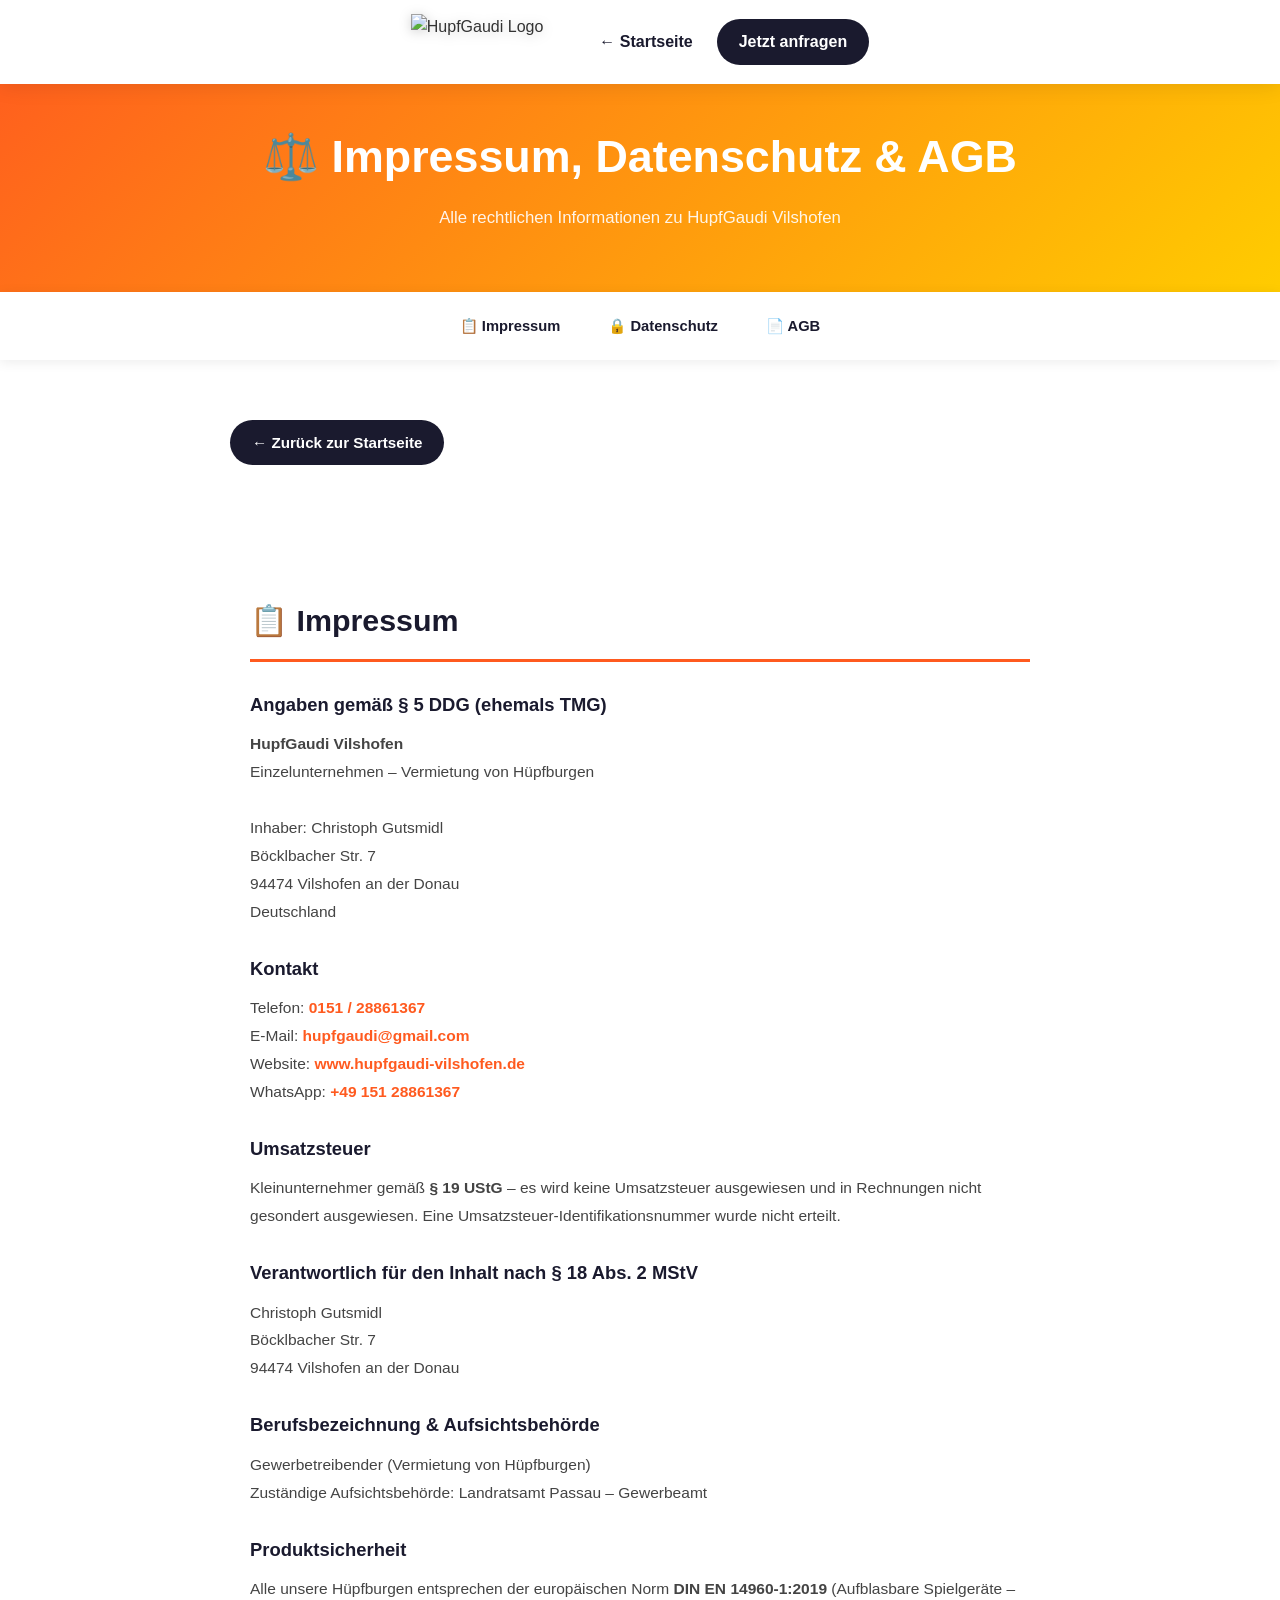
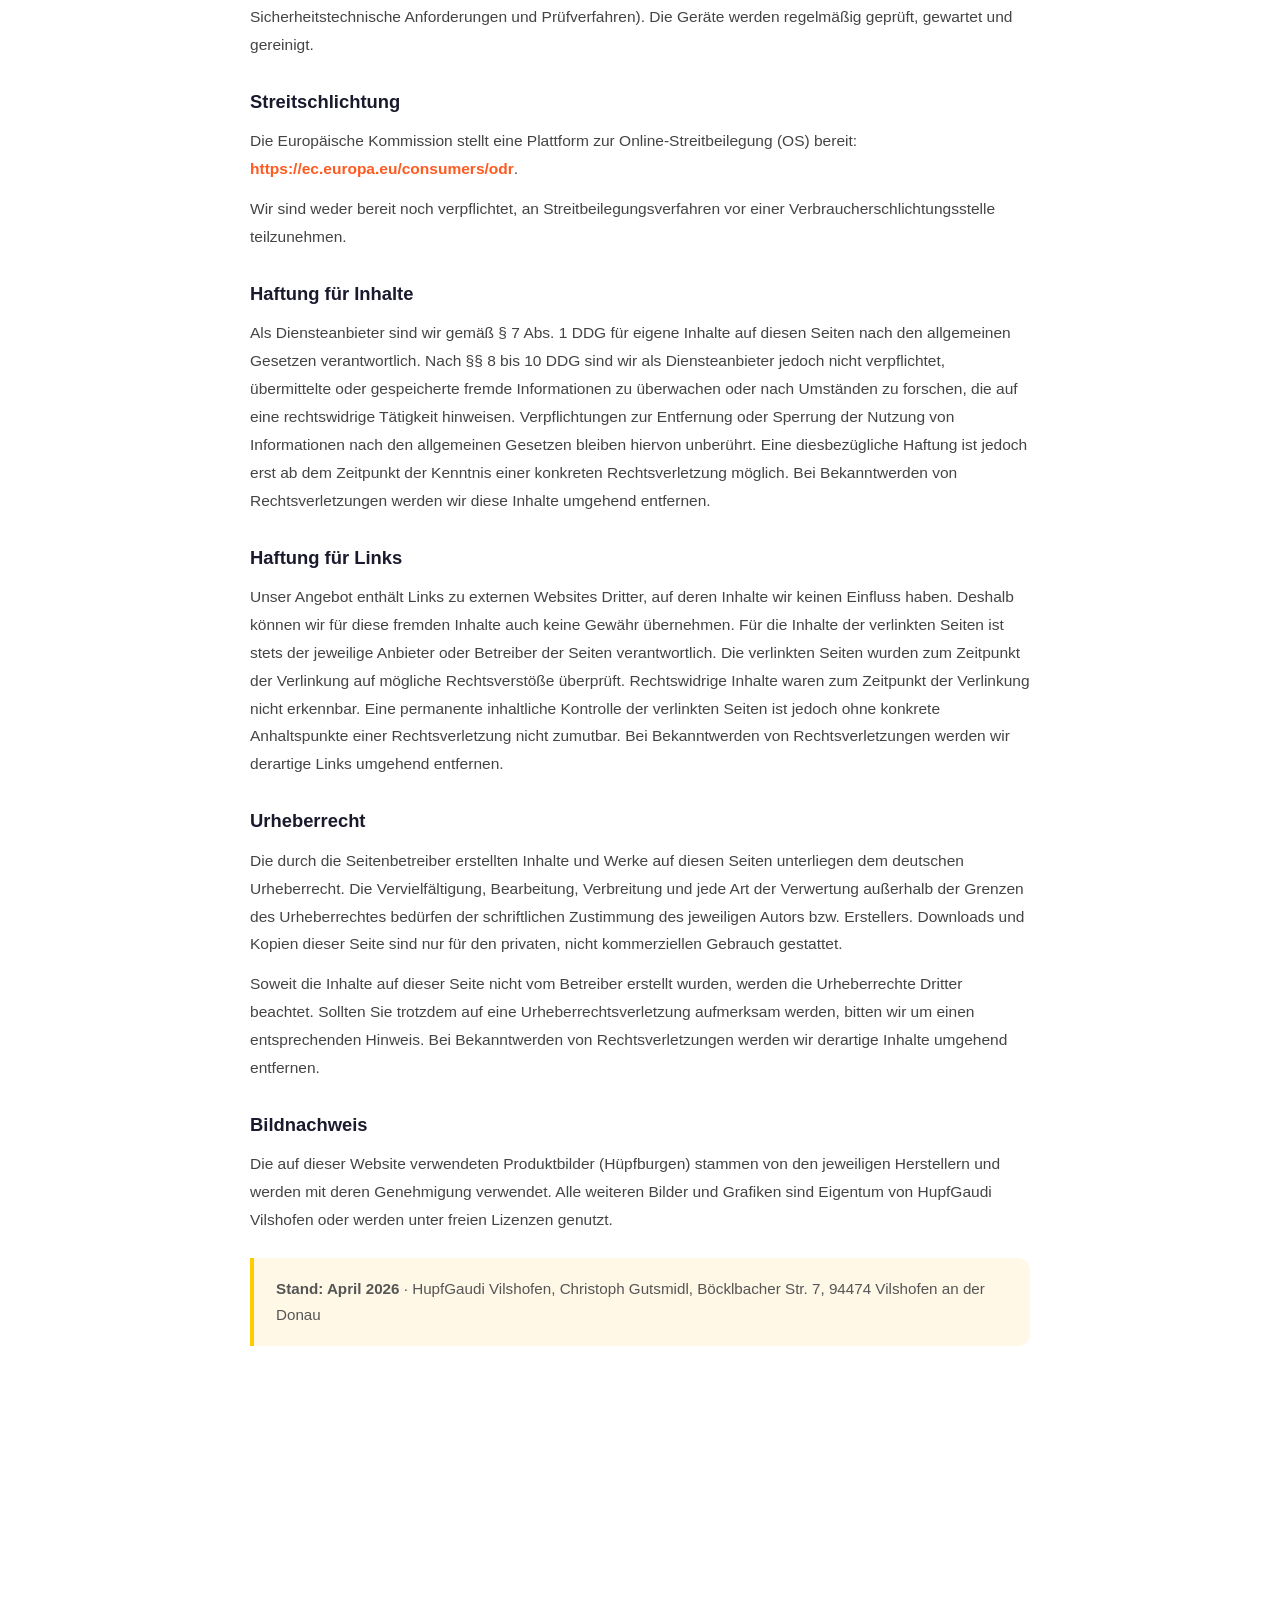
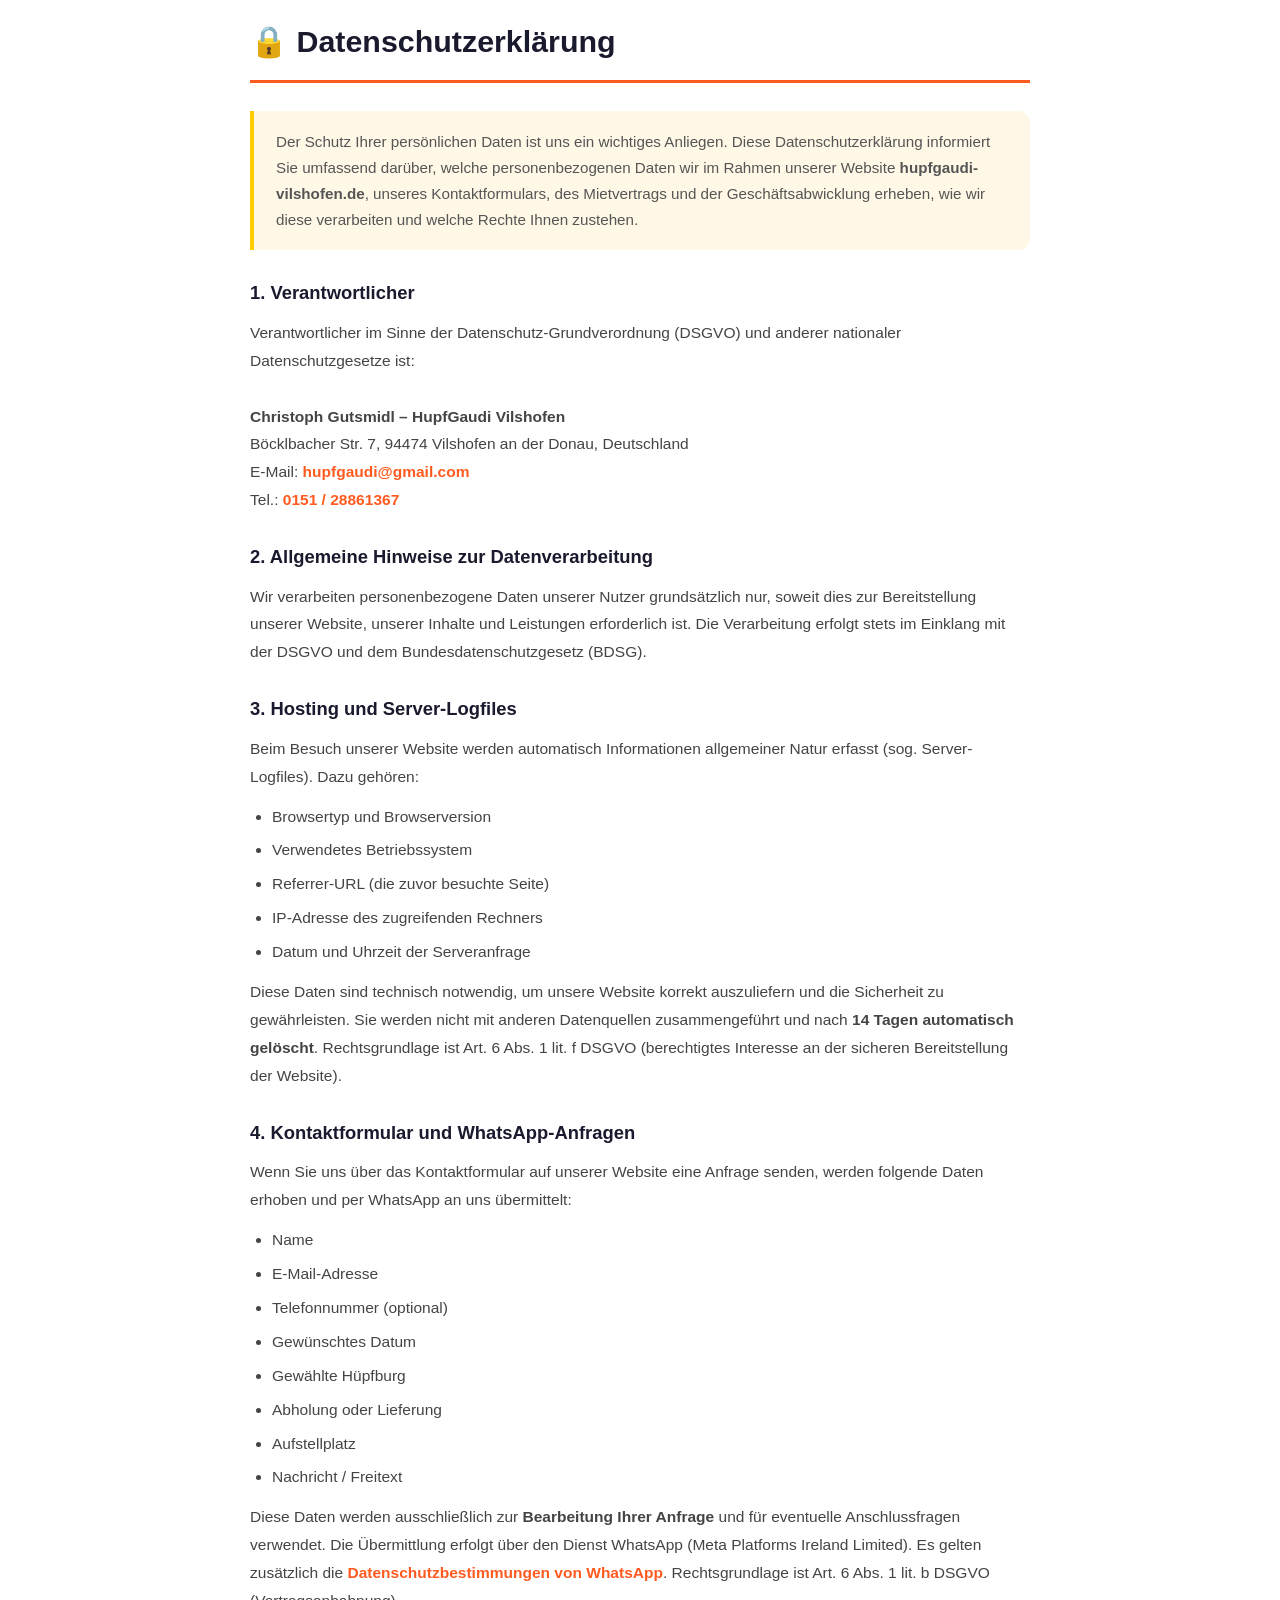
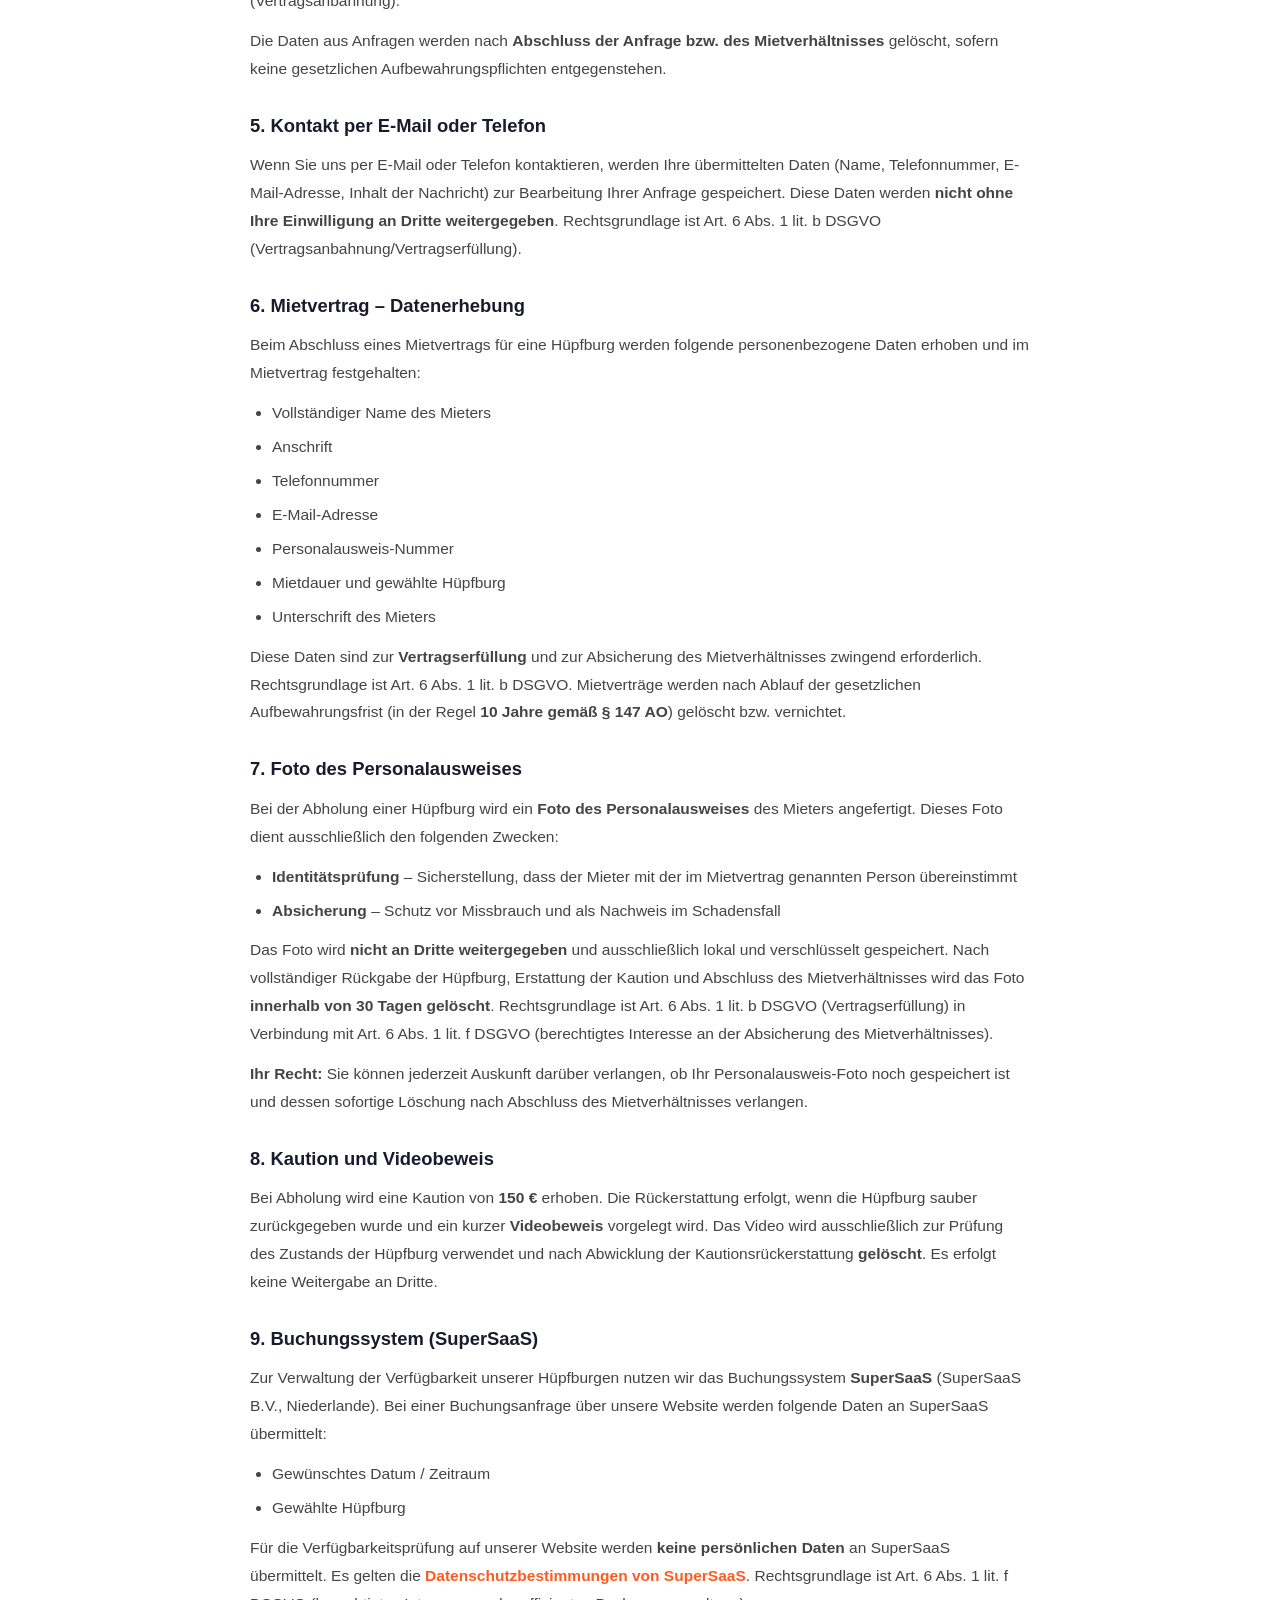
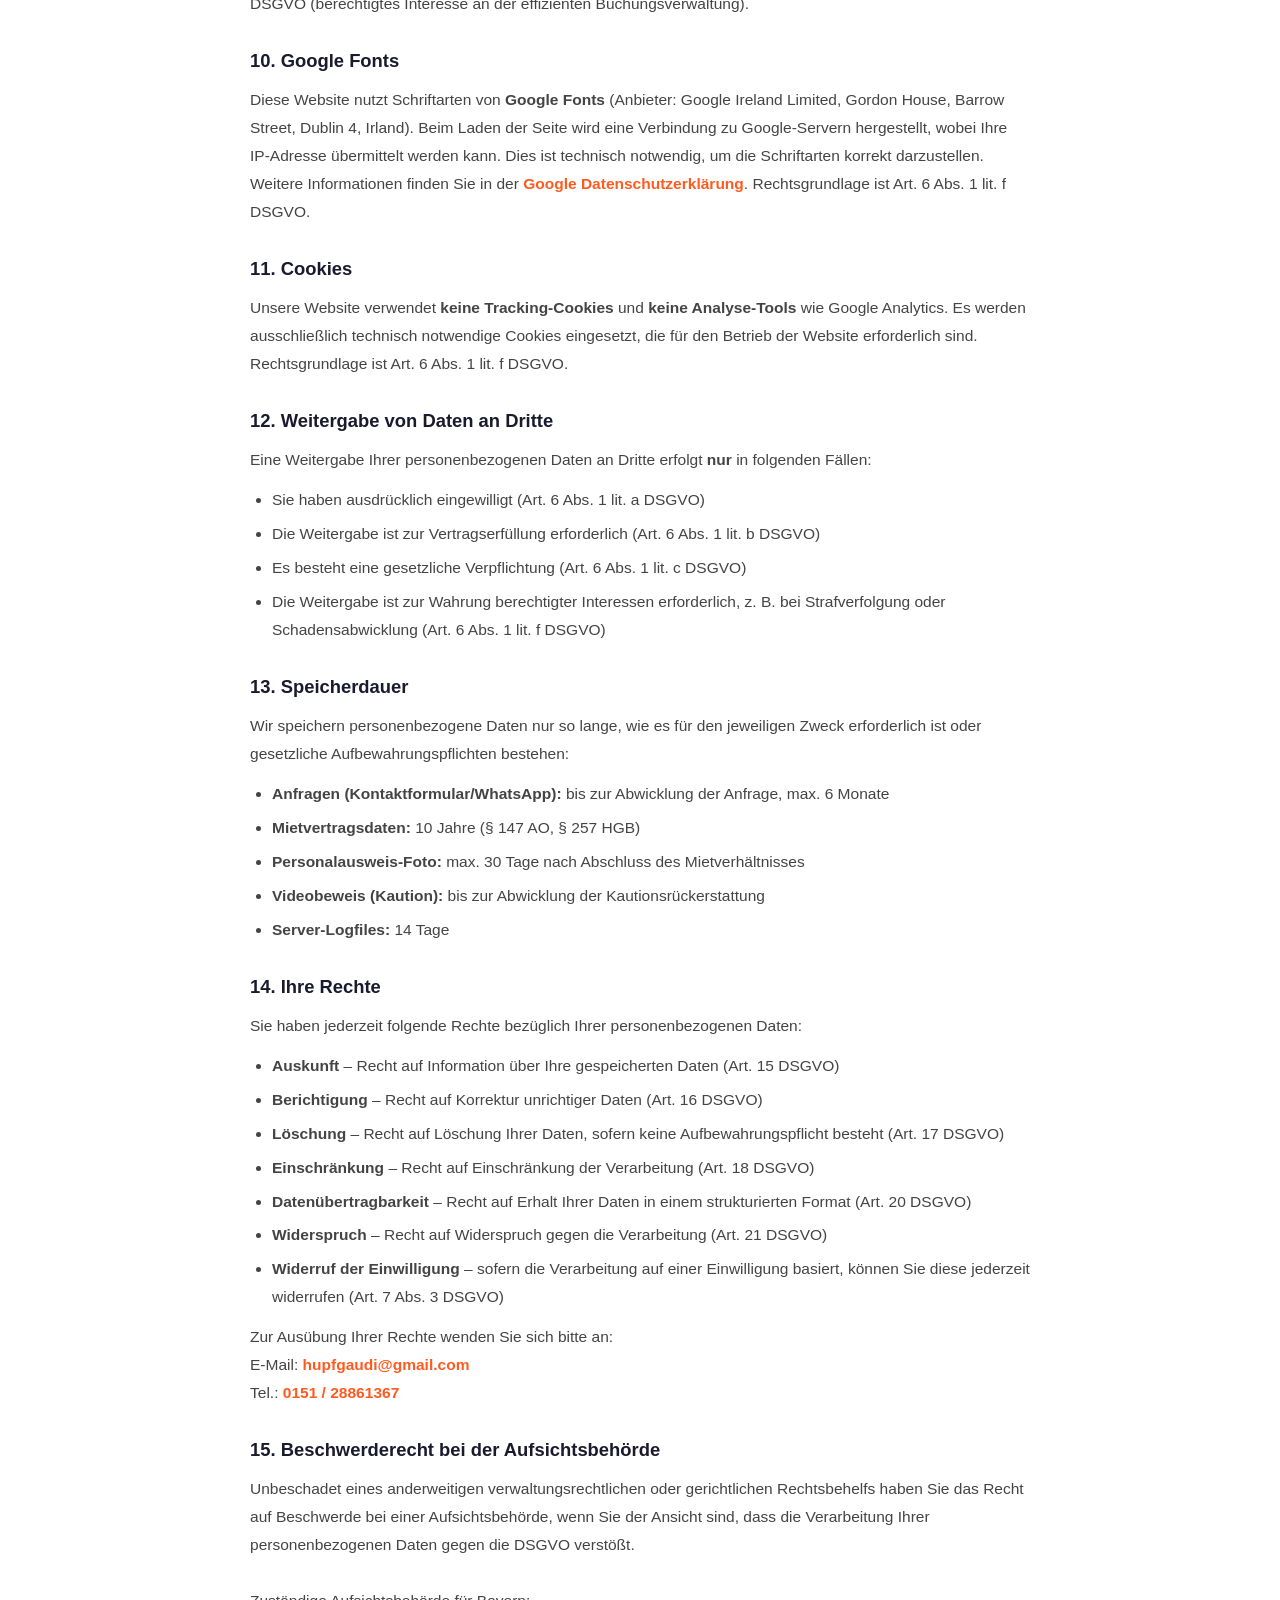
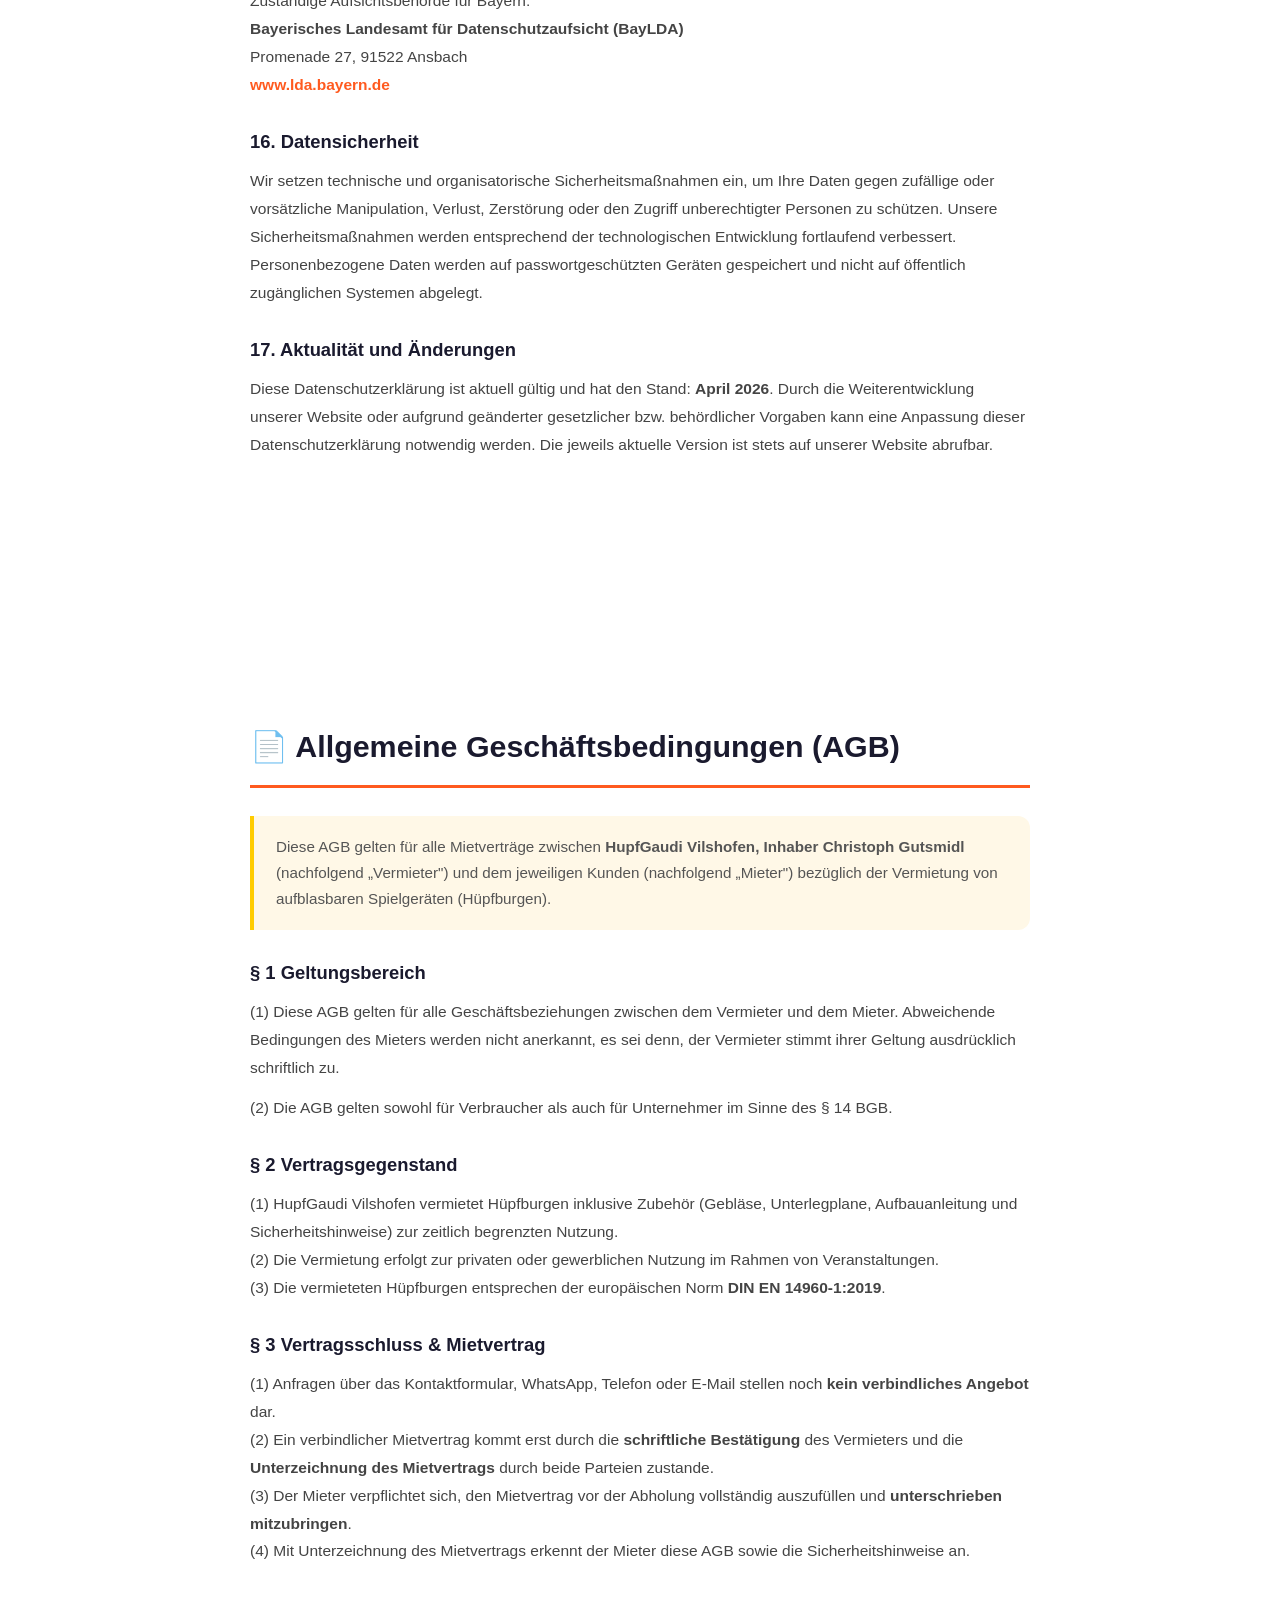
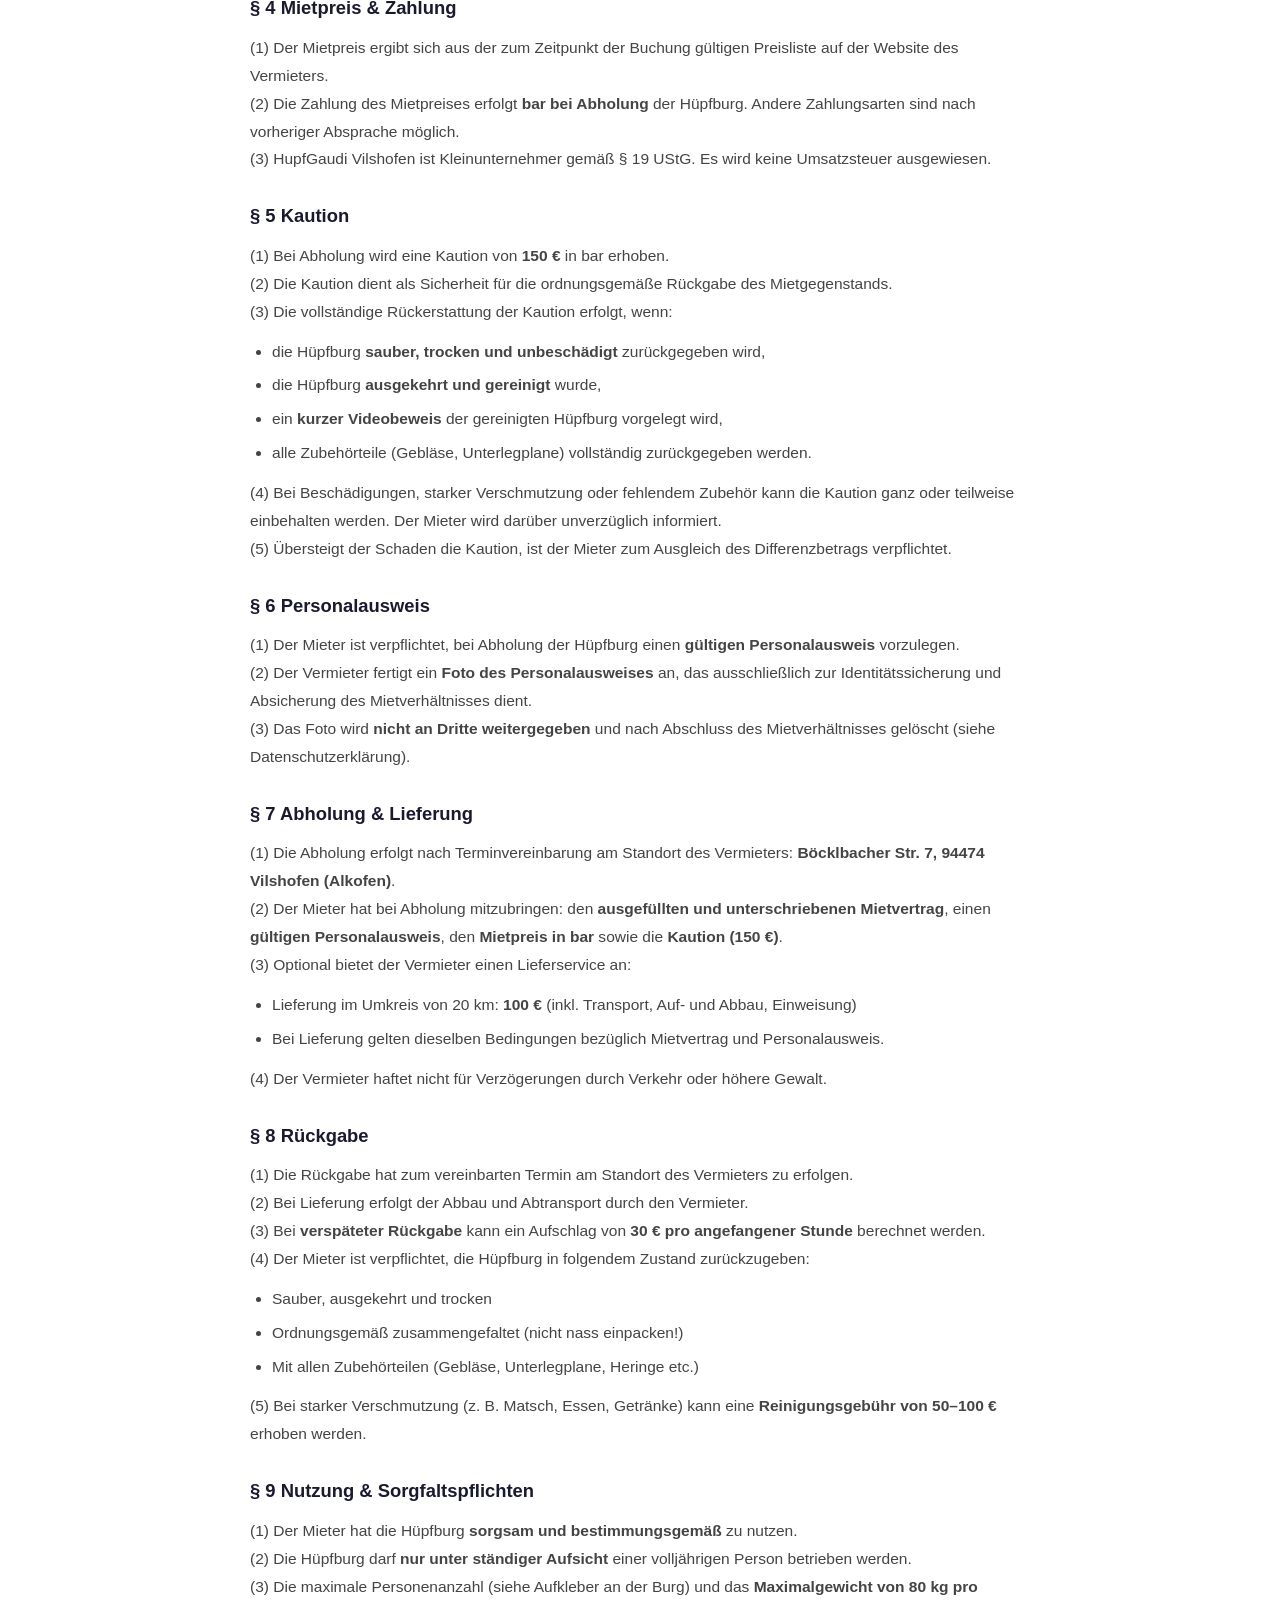
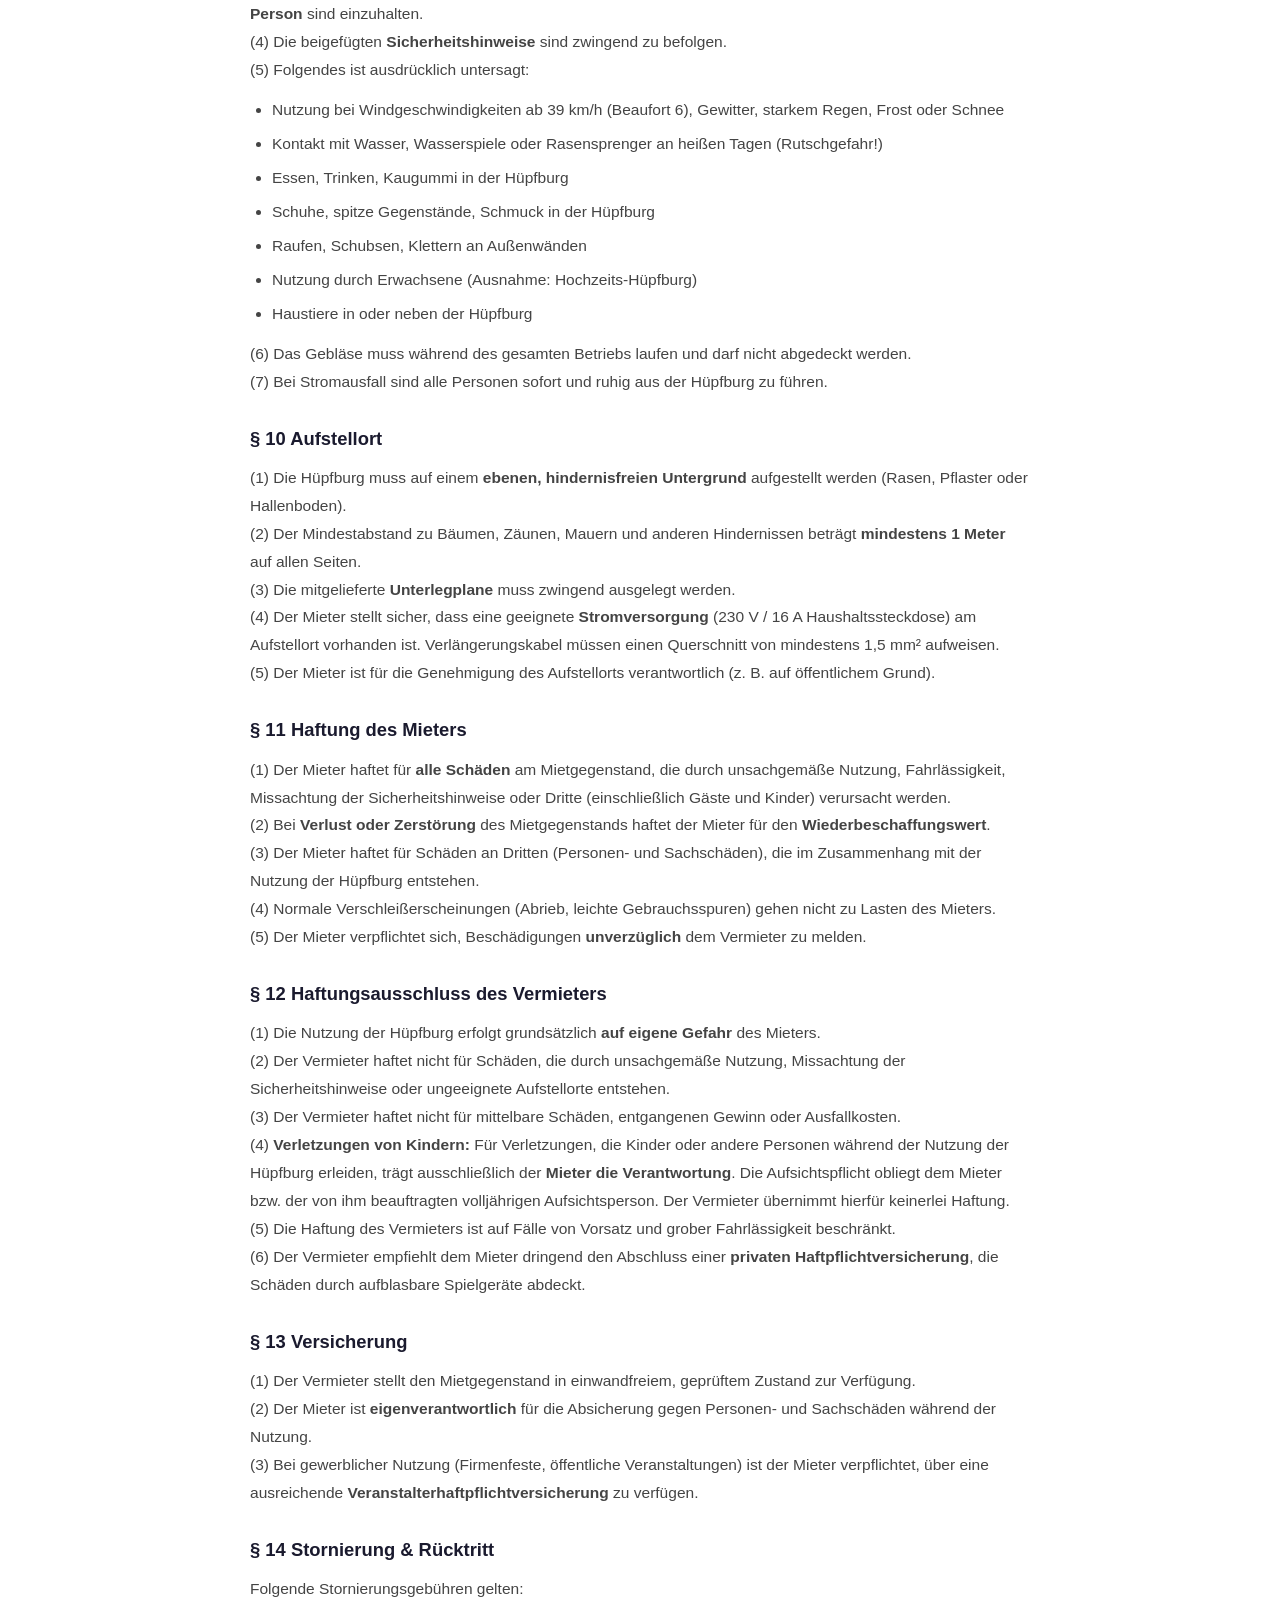
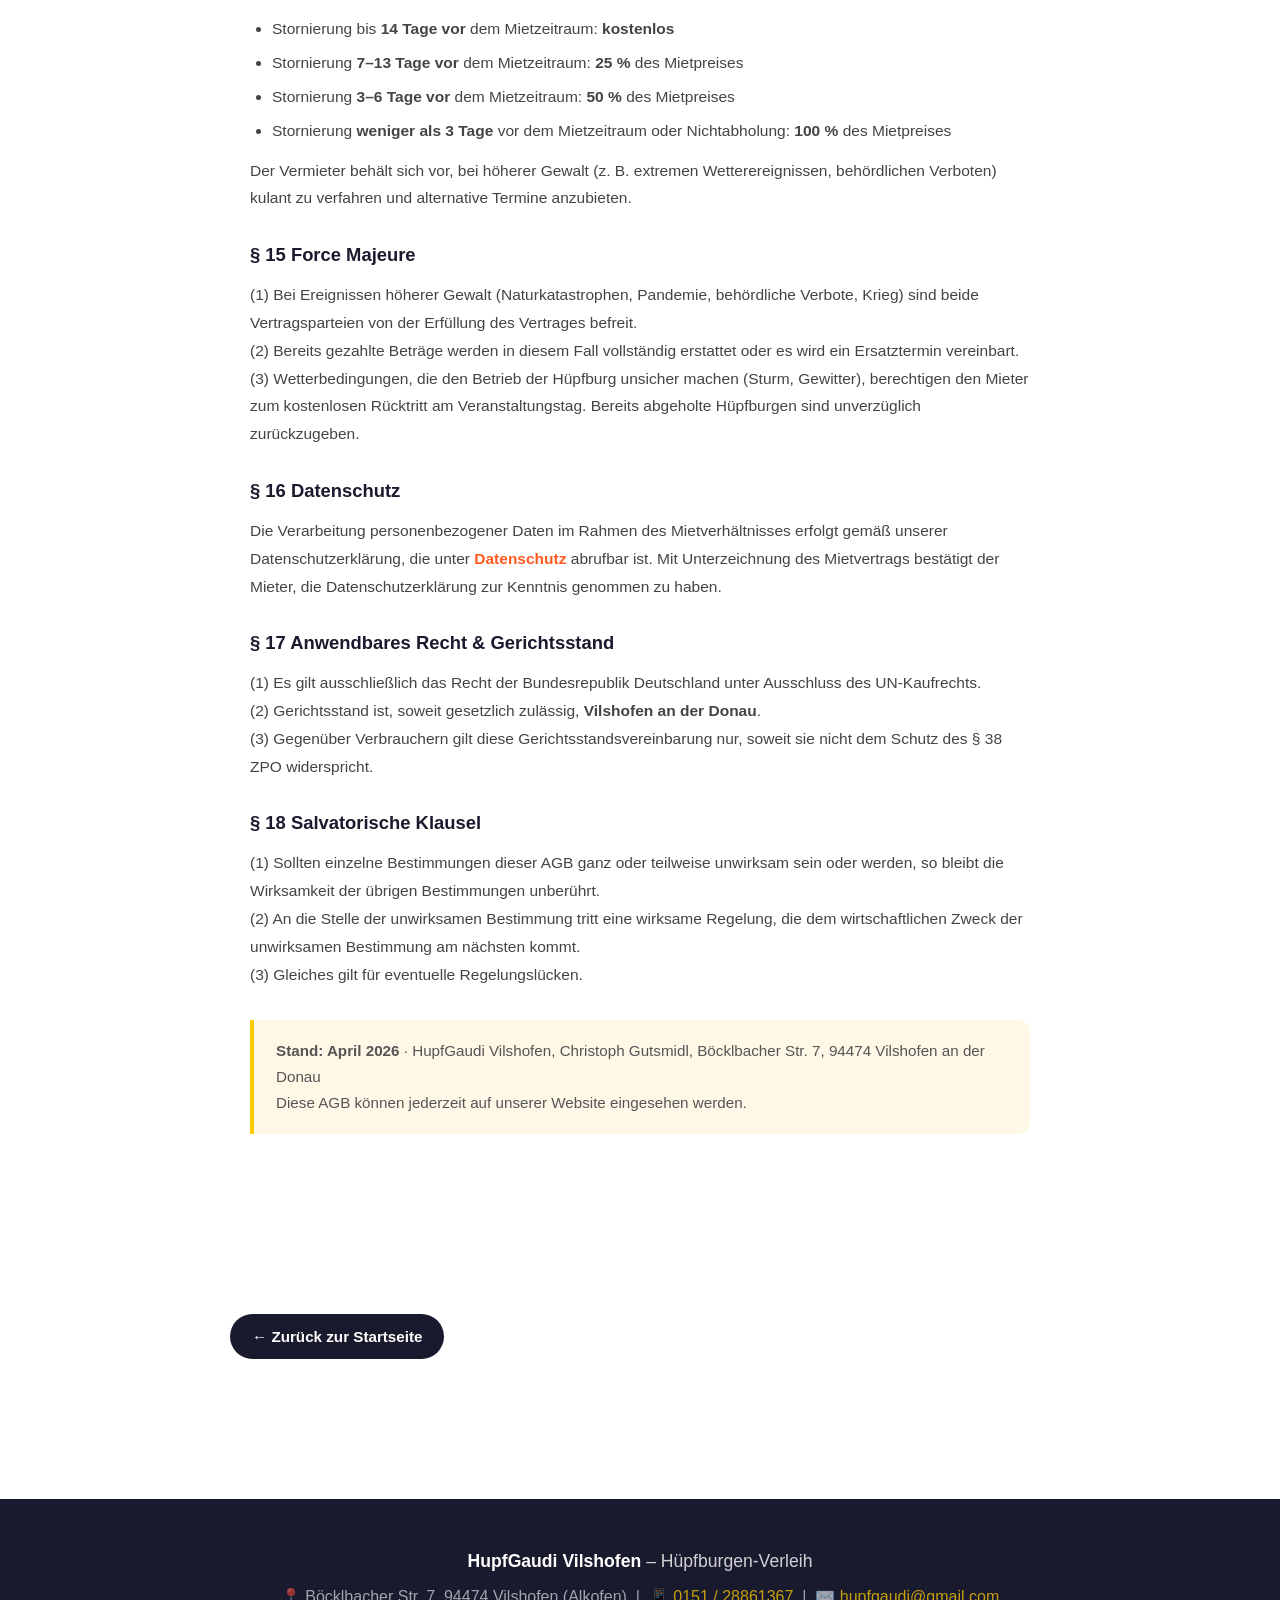
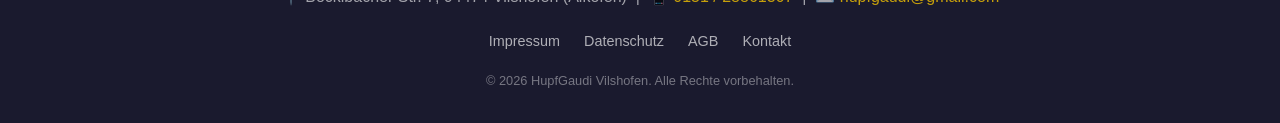
==== commit 4bfba787: "Windgrenzen normkonform (39 km/h), Preis-Historie-Backend, Settings-Merge-Fix - Wind-Grenzen auf all" ====
--- a/impressum.html
+++ b/impressum.html
@@ -470,7 +470,7 @@
         (5) Folgendes ist ausdrücklich untersagt:
       </p>
       <ul>
-        <li>Nutzung bei Windstärke 4 oder mehr, Gewitter, starkem Regen, Frost oder Schnee</li>
+        <li>Nutzung bei Windgeschwindigkeiten ab 39 km/h (Beaufort 6), Gewitter, starkem Regen, Frost oder Schnee</li>
         <li>Kontakt mit Wasser, Wasserspiele oder Rasensprenger an heißen Tagen (Rutschgefahr!)</li>
         <li>Essen, Trinken, Kaugummi in der Hüpfburg</li>
         <li>Schuhe, spitze Gegenstände, Schmuck in der Hüpfburg</li>
